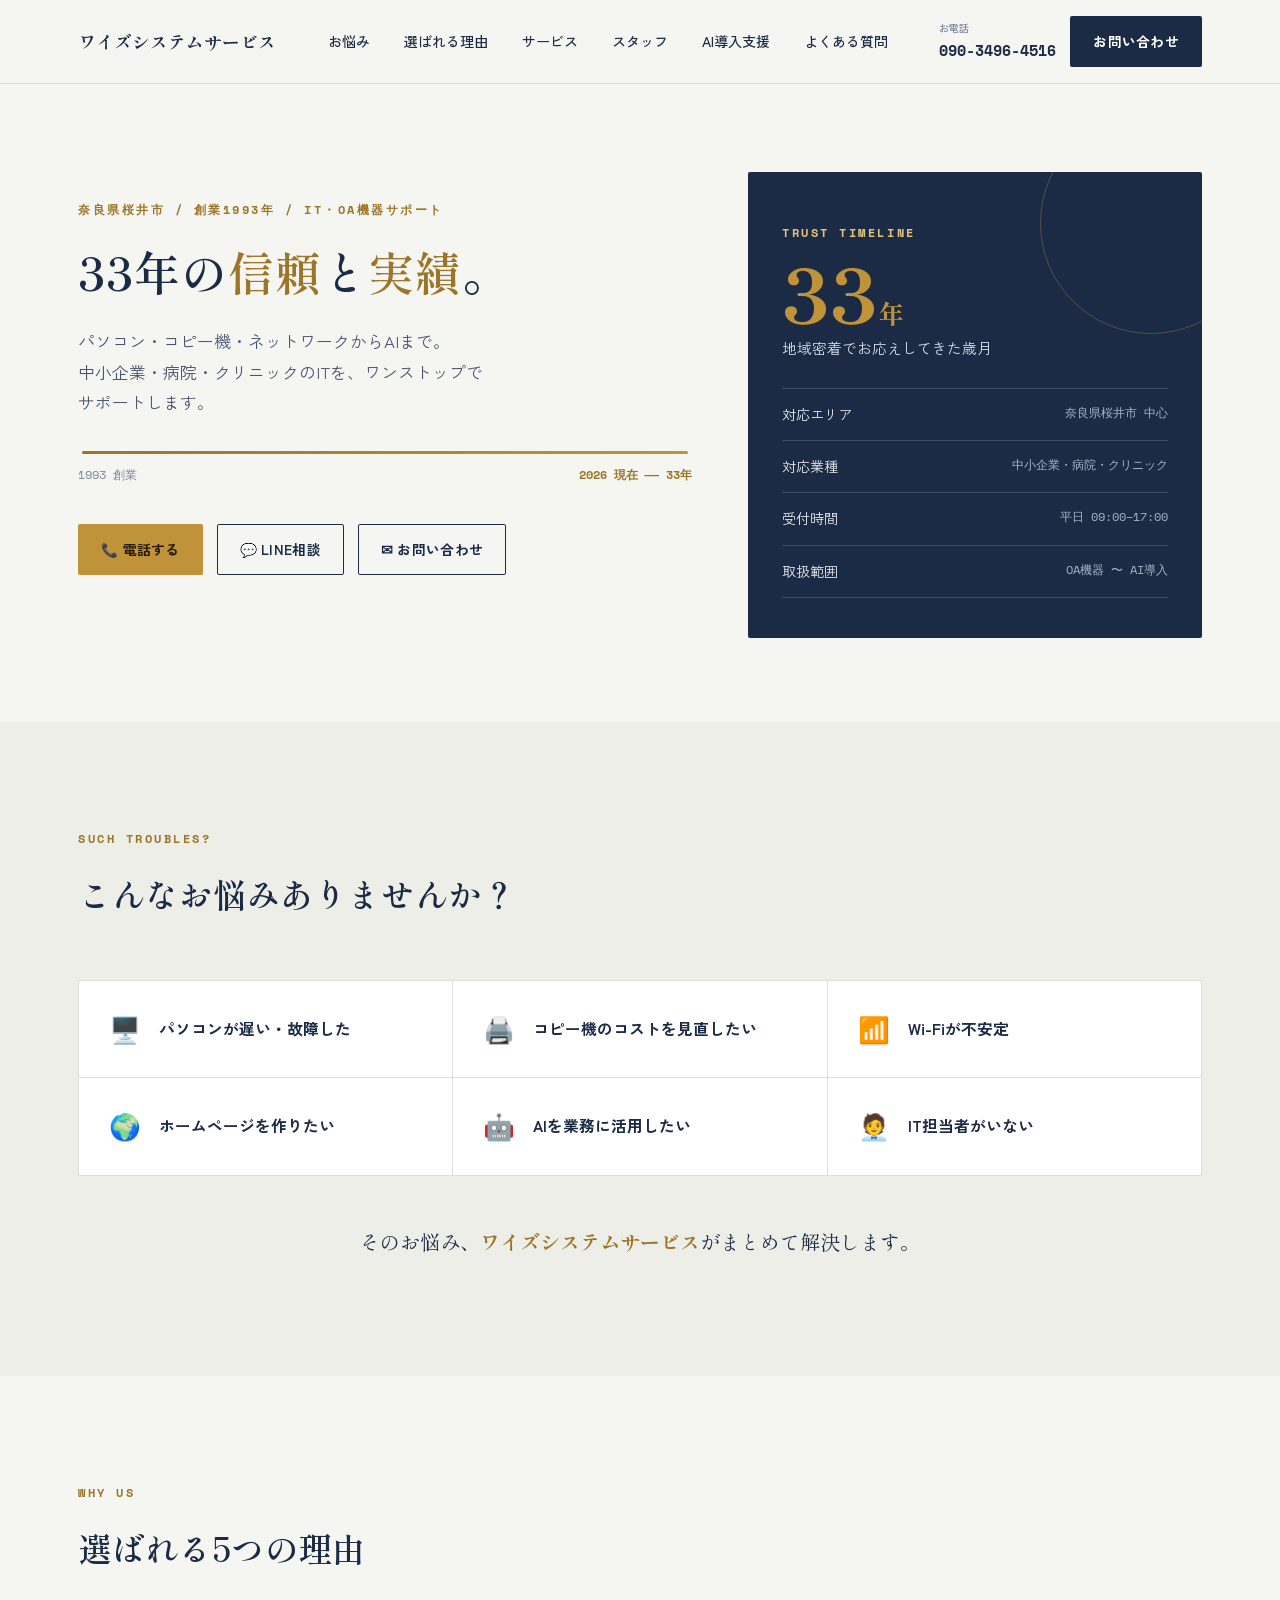
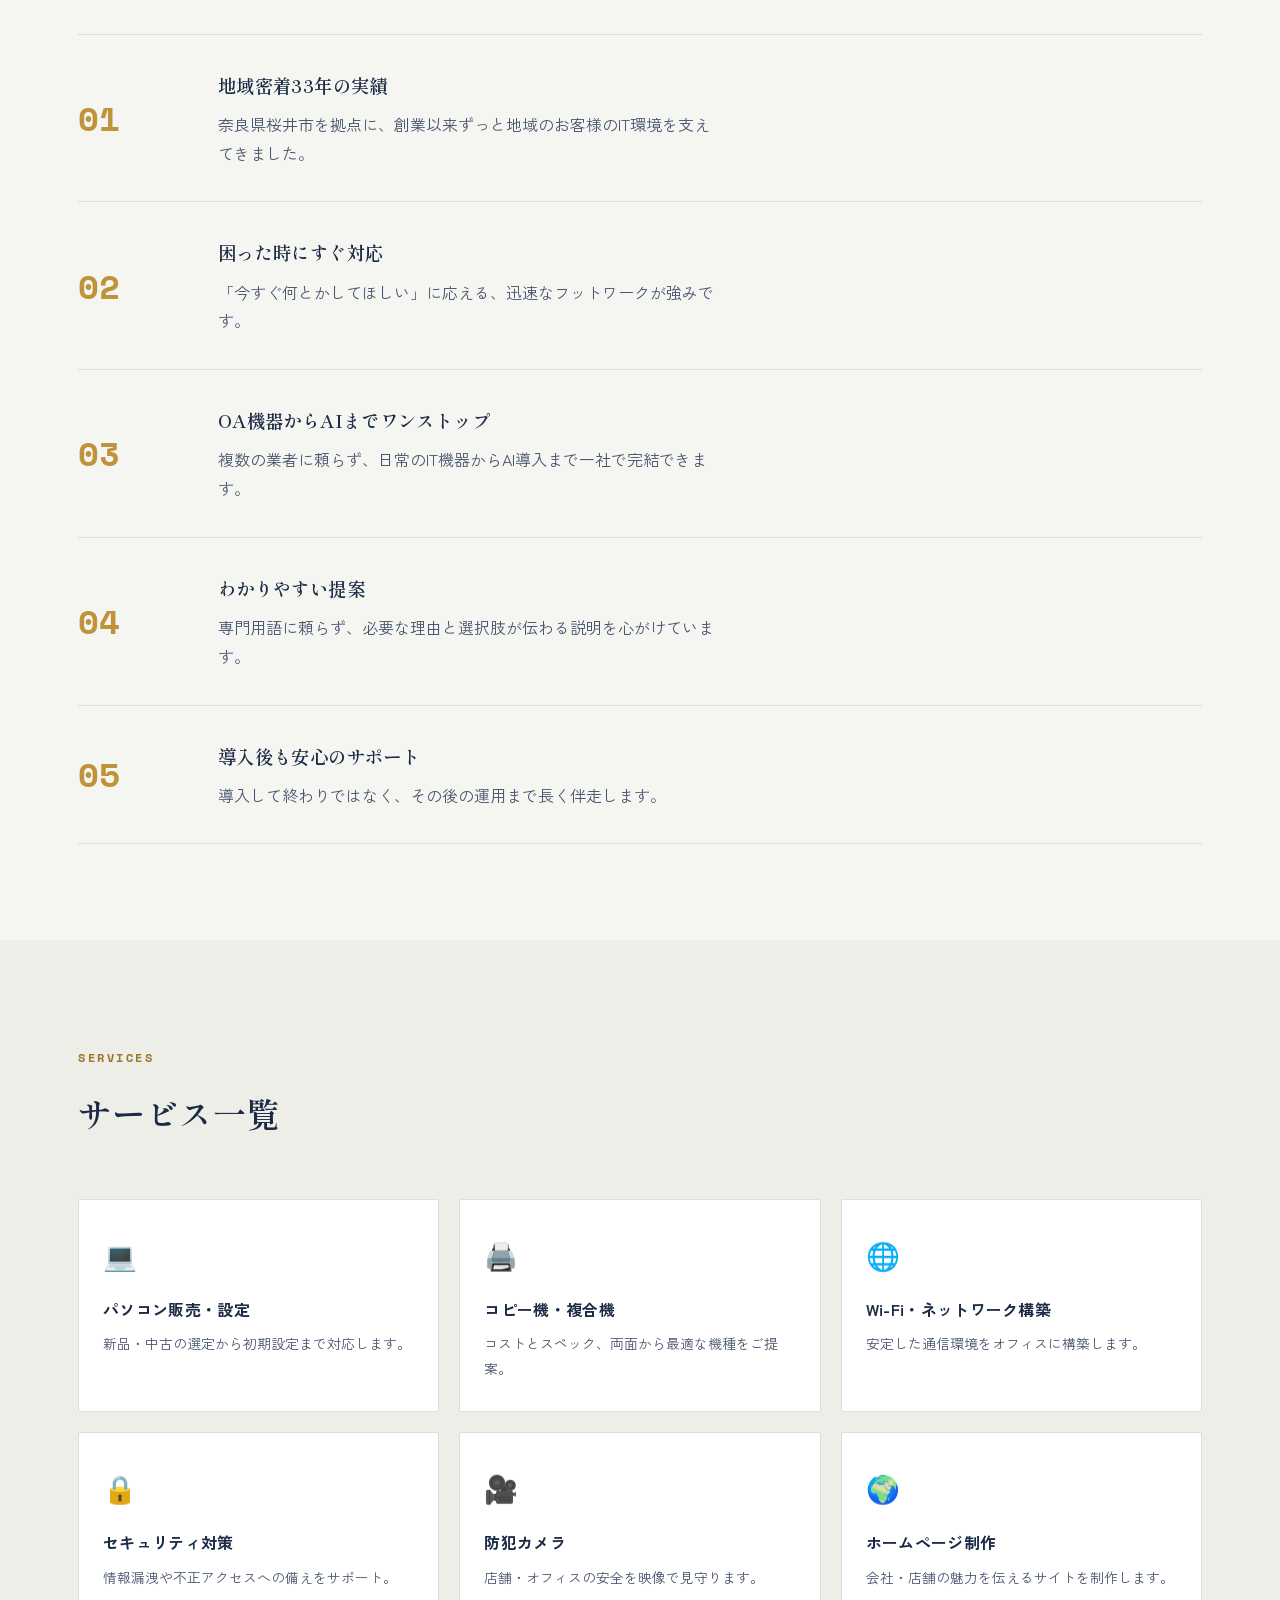
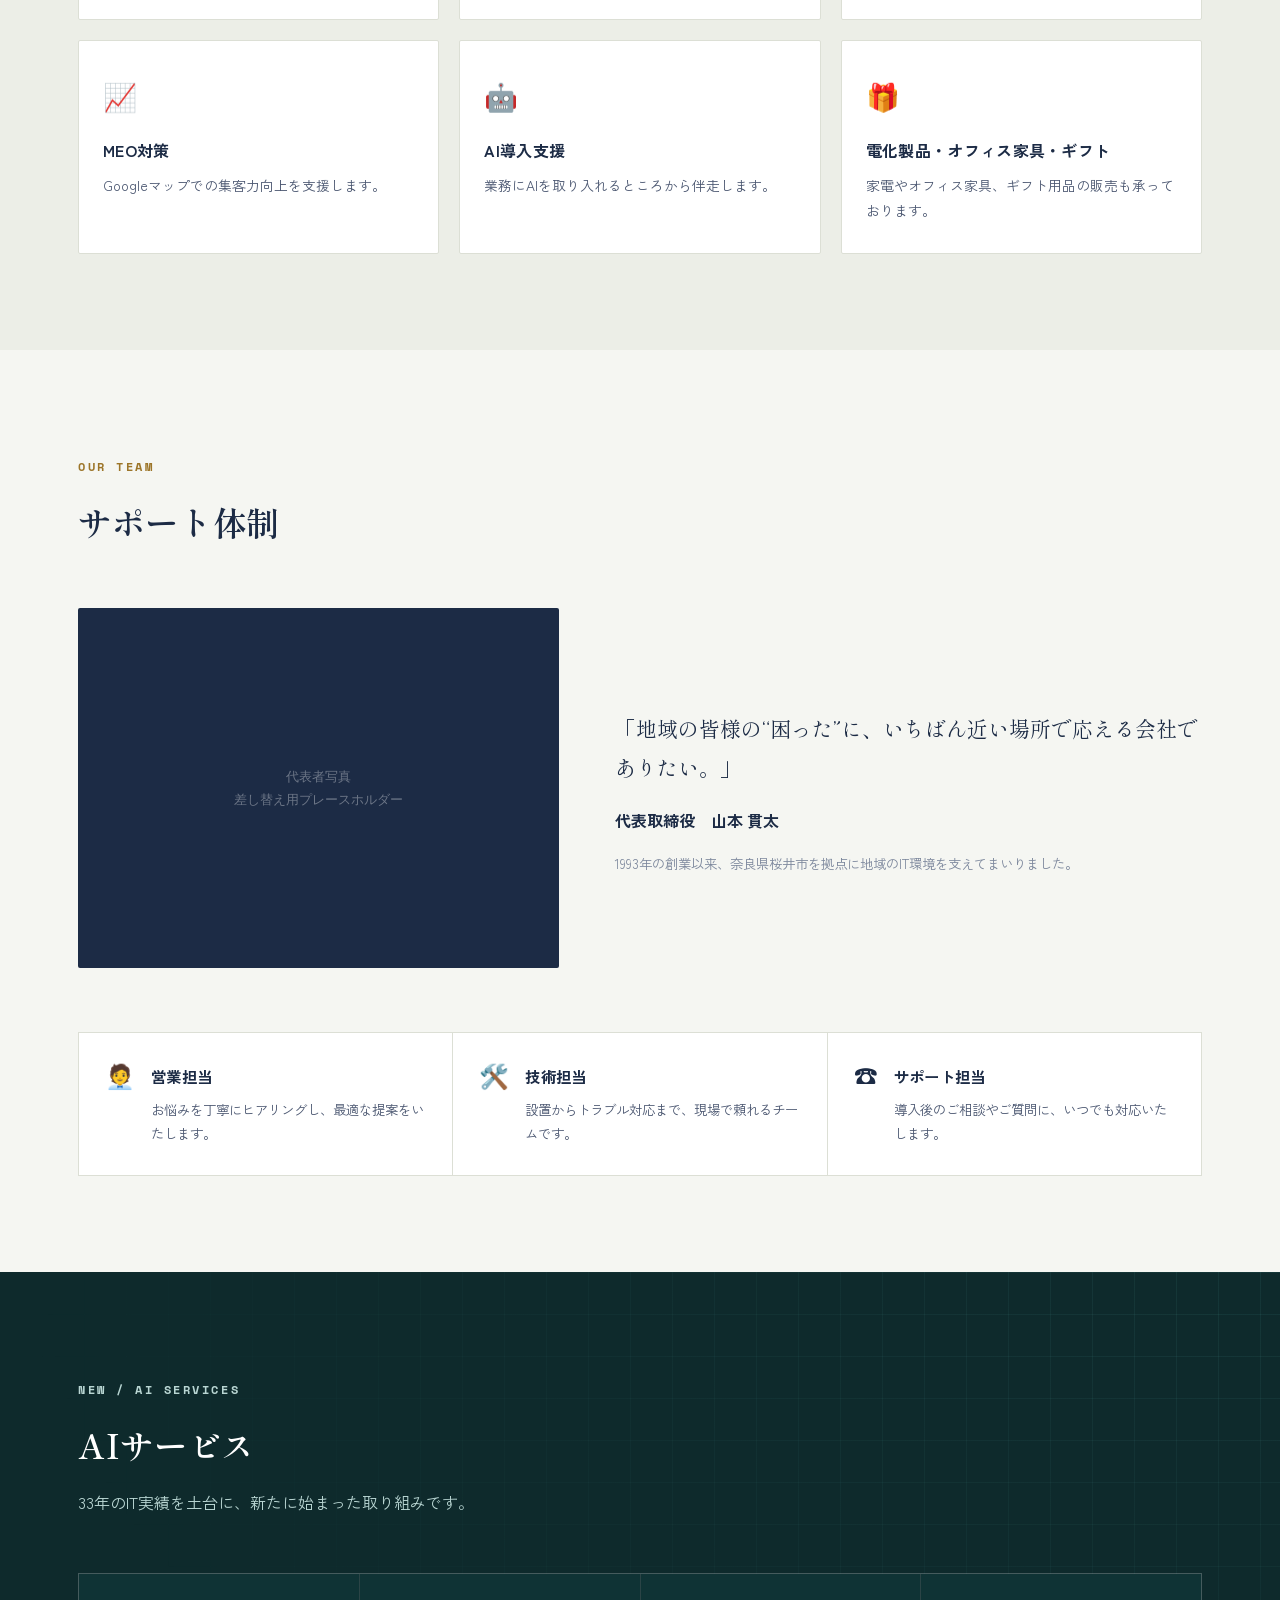
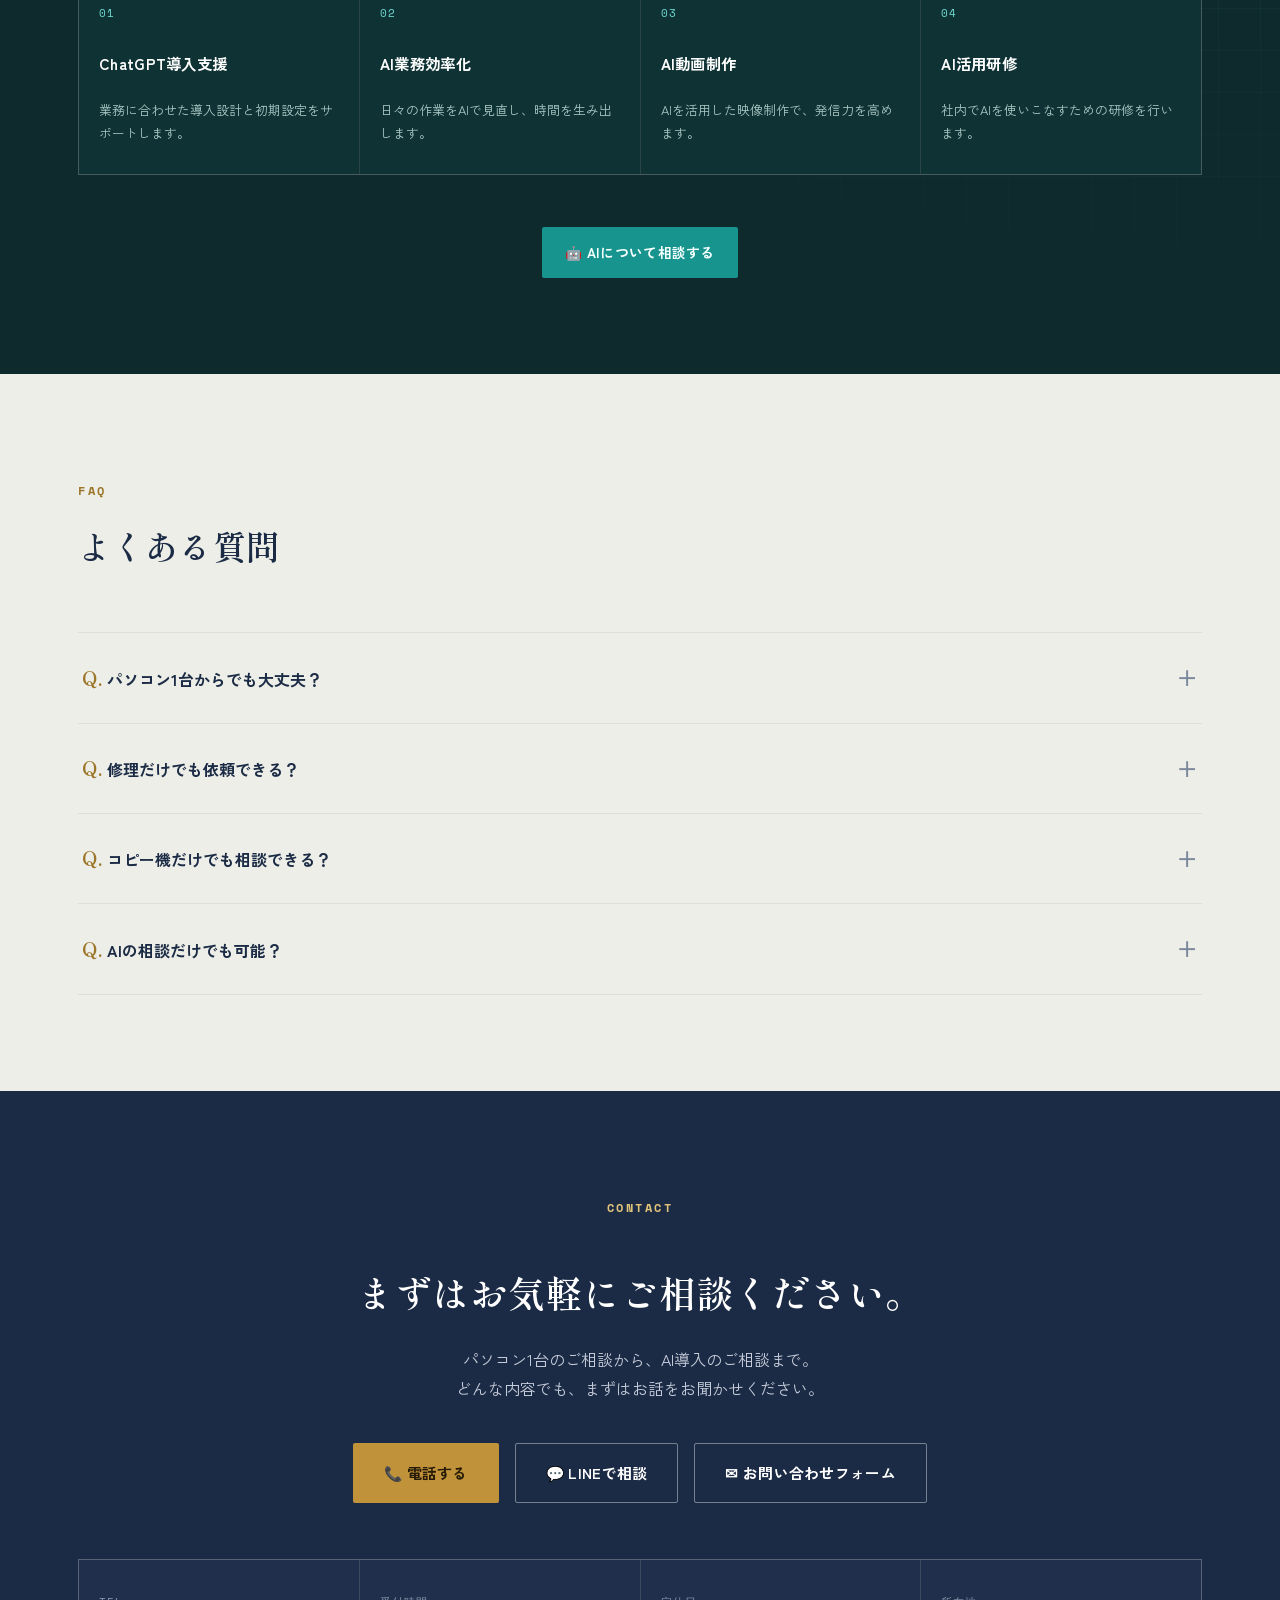
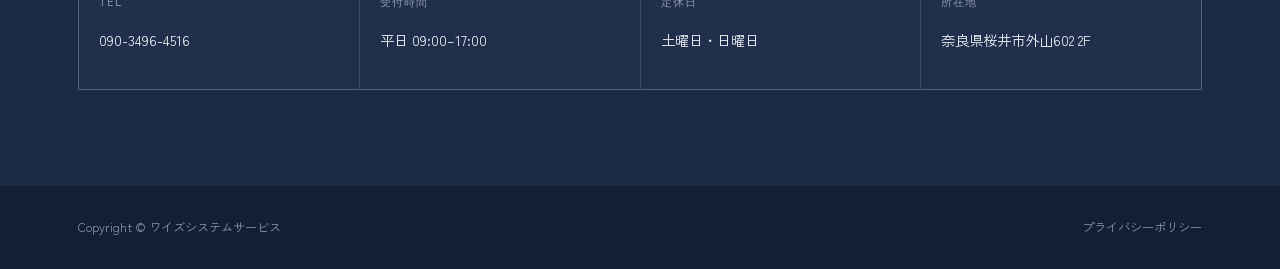
==== index.html @ 20cb6b33 "Rename index (1).html to index.html" ====
<!DOCTYPE html>
<html lang="ja">
<head>
<meta charset="UTF-8">
<meta name="viewport" content="width=device-width, initial-scale=1.0">
<title>ワイズシステムサービス | 奈良県桜井市 OA機器・IT・AI導入支援</title>
<meta name="description" content="奈良県桜井市のワイズシステムサービス。33年の実績で、パソコン・コピー機・ネットワークからAI導入支援まで、中小企業・病院・クリニックのITをワンストップでサポートします。">
<link rel="preconnect" href="https://fonts.googleapis.com">
<link rel="preconnect" href="https://fonts.gstatic.com" crossorigin>
<link href="https://fonts.googleapis.com/css2?family=Shippori+Mincho:wght@500;600;800&family=Zen+Kaku+Gothic+New:wght@400;500;700;900&family=Space+Mono:wght@400;700&display=swap" rel="stylesheet">
<style>
  :root {
    --bg: #F5F6F2;
    --surface: #FFFFFF;
    --surface-alt: #ECEEE7;
    --ink: #1C2B45;
    --ink-soft: #4A5670;
    --ink-faint: #7C879C;
    --border: #DCDFD5;
    --gold: #C0923A;
    --gold-deep: #9C7529;
    --ai: #17948E;
    --ai-deep: #0F6C67;
    --ai-bg: #0E2A2C;
    --radius: 2px;
    --maxw: 1180px;
    font-size: 16px;
  }

  * { box-sizing: border-box; }
  html { scroll-behavior: smooth; }

  @media (prefers-reduced-motion: reduce) {
    html { scroll-behavior: auto; }
    *, *::before, *::after {
      animation-duration: 0.01ms !important;
      animation-iteration-count: 1 !important;
      transition-duration: 0.01ms !important;
      scroll-behavior: auto !important;
    }
  }

  body {
    margin: 0;
    background: var(--bg);
    color: var(--ink);
    font-family: "Zen Kaku Gothic New", "Hiragino Kaku Gothic ProN", sans-serif;
    line-height: 1.8;
    -webkit-font-smoothing: antialiased;
  }

  h1, h2, h3, h4 {
    font-family: "Shippori Mincho", serif;
    font-weight: 600;
    margin: 0;
    color: var(--ink);
    letter-spacing: 0.02em;
  }

  a { color: inherit; text-decoration: none; }
  img { max-width: 100%; display: block; }

  .eyebrow {
    font-family: "Space Mono", monospace;
    font-size: 0.72rem;
    letter-spacing: 0.22em;
    text-transform: uppercase;
    color: var(--gold-deep);
    font-weight: 700;
  }
  .eyebrow.ai { color: var(--ai-deep); }
  .eyebrow.on-dark { color: #E3C57A; }
  .eyebrow.ai-on-dark { color: #6FD6CE; }

  .wrap {
    max-width: var(--maxw);
    margin: 0 auto;
    padding: 0 28px;
  }

  a:focus-visible,
  button:focus-visible {
    outline: 3px solid var(--gold);
    outline-offset: 3px;
  }

  /* ===== Header ===== */
  .site-header {
    position: sticky;
    top: 0;
    z-index: 100;
    background: rgba(245, 246, 242, 0.92);
    backdrop-filter: blur(6px);
    border-bottom: 1px solid var(--border);
  }
  .site-header .wrap {
    display: flex;
    align-items: center;
    justify-content: space-between;
    gap: 24px;
    padding: 16px 28px;
  }
  .brand {
    font-family: "Shippori Mincho", serif;
    font-weight: 700;
    font-size: 1.1rem;
    display: flex;
    align-items: baseline;
    gap: 10px;
    white-space: nowrap;
    flex-shrink: 0;
  }
  .brand small {
    font-family: "Space Mono", monospace;
    font-size: 0.6rem;
    color: var(--ink-faint);
    letter-spacing: 0.08em;
    white-space: nowrap;
  }
  .nav-links {
    display: flex;
    gap: 34px;
    font-size: 0.88rem;
    font-weight: 500;
  }
  .nav-links a {
    position: relative;
    padding: 6px 0;
  }
  .nav-links a::after {
    content: "";
    position: absolute;
    left: 0; right: 0; bottom: 0;
    height: 2px;
    background: var(--gold);
    transform: scaleX(0);
    transform-origin: right;
    transition: transform 0.25s ease;
  }
  .nav-links a:hover::after { transform: scaleX(1); transform-origin: left; }

  .header-cta {
    display: flex;
    align-items: center;
    gap: 14px;
  }
  .tel-quick {
    font-family: "Space Mono", monospace;
    font-size: 0.95rem;
    font-weight: 700;
    color: var(--ink);
    white-space: nowrap;
  }
  .tel-quick span { display: block; font-size: 0.62rem; font-family: "Zen Kaku Gothic New"; color: var(--ink-faint); font-weight: 500; }

  .btn {
    display: inline-flex;
    align-items: center;
    gap: 8px;
    padding: 12px 22px;
    border-radius: var(--radius);
    font-weight: 700;
    font-size: 0.86rem;
    letter-spacing: 0.02em;
    border: 1.5px solid transparent;
    cursor: pointer;
    transition: transform 0.18s ease, box-shadow 0.18s ease, background 0.18s ease;
    white-space: nowrap;
  }
  .btn-primary {
    background: var(--ink);
    color: #fff;
  }
  .btn-primary:hover { transform: translateY(-2px); box-shadow: 0 10px 22px rgba(28,43,69,0.28); }
  .btn-gold {
    background: var(--gold);
    color: #241A05;
  }
  .btn-gold:hover { transform: translateY(-2px); box-shadow: 0 10px 22px rgba(192,146,58,0.35); }
  .btn-outline {
    background: transparent;
    border-color: var(--ink);
    color: var(--ink);
  }
  .btn-outline:hover { background: var(--ink); color: #fff; }
  .btn-ai {
    background: var(--ai);
    color: #F4FFFE;
  }
  .btn-ai:hover { transform: translateY(-2px); box-shadow: 0 10px 22px rgba(23,148,142,0.35); }
  .btn-ai-outline {
    background: transparent;
    border-color: rgba(255,255,255,0.4);
    color: #fff;
  }
  .btn-ai-outline:hover { background: rgba(255,255,255,0.12); }

  .menu-toggle { display: none; }

  /* ===== Hero ===== */
  .hero {
    position: relative;
    padding: 88px 0 84px;
    overflow: hidden;
  }
  .hero-grid {
    display: grid;
    grid-template-columns: 1.15fr 0.85fr;
    gap: 56px;
    align-items: center;
  }
  .hero h1 {
    font-size: clamp(2.1rem, 3.6vw, 3.1rem);
    line-height: 1.42;
    margin: 18px 0 22px;
  }
  .hero h1 .accent { color: var(--gold-deep); }
  .hero p.lead {
    font-size: 1.05rem;
    color: var(--ink-soft);
    max-width: 46ch;
    margin-bottom: 34px;
  }
  .hero-ctas {
    display: flex;
    gap: 14px;
    flex-wrap: wrap;
    margin-bottom: 46px;
  }

  /* Timeline signature element */
  .timeline {
    position: relative;
    height: 3px;
    background: var(--border);
    border-radius: 2px;
    margin: 0 4px 10px;
  }
  .timeline::before {
    content: "";
    position: absolute;
    left: 0; top: 0; bottom: 0;
    width: 100%;
    background: linear-gradient(90deg, var(--gold-deep), var(--gold));
    border-radius: 2px;
    transform-origin: left;
    animation: growline 1.6s cubic-bezier(.2,.7,.2,1) both;
    animation-delay: 0.3s;
  }
  @keyframes growline { from { transform: scaleX(0); } to { transform: scaleX(1); } }
  .timeline-labels {
    display: flex;
    justify-content: space-between;
    font-family: "Space Mono", monospace;
    font-size: 0.76rem;
    color: var(--ink-faint);
  }
  .timeline-labels .now { color: var(--gold-deep); font-weight: 700; }

  .hero-panel {
    background: var(--ink);
    border-radius: var(--radius);
    padding: 40px 34px;
    color: #fff;
    position: relative;
    overflow: hidden;
  }
  .hero-panel::before {
    content: "";
    position: absolute;
    right: -60px; top: -60px;
    width: 220px; height: 220px;
    border: 1px solid rgba(192,146,58,0.35);
    border-radius: 50%;
  }
  .hero-panel .num {
    font-family: "Shippori Mincho", serif;
    font-size: 4.6rem;
    font-weight: 800;
    color: var(--gold);
    line-height: 1;
  }
  .hero-panel .num-label {
    font-size: 0.92rem;
    color: #D8DCE6;
    margin: 6px 0 26px;
  }
  .hero-panel-list {
    list-style: none;
    padding: 0;
    margin: 0;
    border-top: 1px solid rgba(255,255,255,0.15);
  }
  .hero-panel-list li {
    display: flex;
    justify-content: space-between;
    padding: 13px 0;
    border-bottom: 1px solid rgba(255,255,255,0.15);
    font-size: 0.88rem;
    color: #E7E9EF;
  }
  .hero-panel-list li span:last-child { color: #A9B2C4; font-family: "Space Mono", monospace; font-size: 0.78rem; }

  /* ===== Section shell ===== */
  section { padding: 96px 0; }
  .section-head {
    max-width: 640px;
    margin-bottom: 56px;
  }
  .section-head h2 {
    font-size: clamp(1.6rem, 2.6vw, 2.1rem);
    margin-top: 14px;
  }
  .section-alt { background: var(--surface-alt); }

  /* ===== Pain points ===== */
  .pain-grid {
    display: grid;
    grid-template-columns: repeat(3, 1fr);
    gap: 1px;
    background: var(--border);
    border: 1px solid var(--border);
  }
  .pain-item {
    background: var(--surface);
    padding: 34px 30px;
    display: flex;
    gap: 18px;
    align-items: flex-start;
  }
  .pain-icon {
    font-size: 1.6rem;
    line-height: 1;
    flex-shrink: 0;
  }
  .pain-item p { margin: 0; font-weight: 700; font-size: 0.98rem; }
  .pain-close {
    text-align: center;
    margin-top: 48px;
    font-family: "Shippori Mincho", serif;
    font-size: 1.25rem;
  }
  .pain-close strong { color: var(--gold-deep); }

  /* ===== Reasons ===== */
  .reasons {
    display: flex;
    flex-direction: column;
  }
  .reason-row {
    display: grid;
    grid-template-columns: 110px 1fr;
    align-items: center;
    padding: 34px 0;
    border-top: 1px solid var(--border);
    gap: 30px;
  }
  .reason-row:last-child { border-bottom: 1px solid var(--border); }
  .reason-num {
    font-family: "Space Mono", monospace;
    font-size: 2.1rem;
    font-weight: 700;
    color: var(--gold);
  }
  .reason-row h3 { font-size: 1.15rem; margin-bottom: 8px; }
  .reason-row p { margin: 0; color: var(--ink-soft); max-width: 62ch; }

  /* ===== Services ===== */
  .service-grid {
    display: grid;
    grid-template-columns: repeat(3, 1fr);
    gap: 20px;
  }
  .service-card {
    background: var(--surface);
    border: 1px solid var(--border);
    border-radius: var(--radius);
    padding: 30px 24px;
    transition: transform 0.2s ease, box-shadow 0.2s ease, border-color 0.2s ease;
  }
  .service-card:hover {
    transform: translateY(-4px);
    box-shadow: 0 16px 30px rgba(28,43,69,0.1);
    border-color: var(--gold);
  }
  .service-icon { font-size: 1.7rem; margin-bottom: 16px; }
  .service-card h3 { font-size: 1rem; margin-bottom: 8px; font-family: "Zen Kaku Gothic New"; font-weight: 700; }
  .service-card p { margin: 0; font-size: 0.86rem; color: var(--ink-soft); }

  /* ===== Staff ===== */
  .staff-lead {
    display: grid;
    grid-template-columns: 0.9fr 1.1fr;
    gap: 56px;
    align-items: center;
    margin-bottom: 64px;
  }
  .staff-photo-placeholder {
    aspect-ratio: 4/3;
    background: var(--ink);
    border-radius: var(--radius);
    display: flex;
    align-items: center;
    justify-content: center;
    color: rgba(255,255,255,0.35);
    font-family: "Space Mono", monospace;
    font-size: 0.8rem;
    text-align: center;
    padding: 20px;
  }
  .staff-quote {
    font-family: "Shippori Mincho", serif;
    font-size: 1.3rem;
    line-height: 1.9;
    margin-bottom: 18px;
  }
  .staff-name { font-weight: 700; }
  .staff-role { color: var(--ink-faint); font-size: 0.84rem; }

  .team-bar {
    display: grid;
    grid-template-columns: repeat(3, 1fr);
    gap: 1px;
    background: var(--border);
    border: 1px solid var(--border);
  }
  .team-bar-item {
    background: var(--surface);
    padding: 30px 26px;
    display: flex;
    gap: 16px;
    align-items: flex-start;
  }
  .team-bar-icon { font-size: 1.5rem; line-height: 1; flex-shrink: 0; }
  .team-bar-item h4 { font-size: 0.96rem; margin: 0 0 6px; font-family: "Zen Kaku Gothic New"; font-weight: 700; }
  .team-bar-item p { margin: 0; font-size: 0.84rem; color: var(--ink-soft); }

  /* ===== AI section (signature contrast block) ===== */
  .ai-section {
    background: var(--ai-bg);
    color: #EAF6F5;
    position: relative;
    overflow: hidden;
  }
  .ai-section::before {
    content: "";
    position: absolute;
    inset: 0;
    background-image:
      linear-gradient(rgba(111,214,206,0.08) 1px, transparent 1px),
      linear-gradient(90deg, rgba(111,214,206,0.08) 1px, transparent 1px);
    background-size: 42px 42px;
    mask-image: radial-gradient(ellipse at top right, black, transparent 70%);
  }
  .ai-section .wrap { position: relative; z-index: 1; }
  .ai-section .section-head h2 { color: #fff; }
  .ai-section .section-head p { color: #B9D6D3; }

  .ai-grid {
    display: grid;
    grid-template-columns: repeat(4, 1fr);
    gap: 1px;
    background: rgba(255,255,255,0.12);
    border: 1px solid rgba(255,255,255,0.12);
  }
  .ai-card {
    background: #0F3335;
    padding: 30px 20px;
    min-height: 200px;
    display: flex;
    flex-direction: column;
    justify-content: space-between;
  }
  .ai-card .tag {
    font-family: "Space Mono", monospace;
    font-size: 0.68rem;
    color: #6FD6CE;
    letter-spacing: 0.1em;
  }
  .ai-card h3 {
    font-family: "Zen Kaku Gothic New";
    font-weight: 700;
    font-size: 0.96rem;
    color: #fff;
    margin: 14px 0 10px;
    line-height: 1.6;
  }
  .ai-card p { font-size: 0.8rem; color: #A8C7C4; margin: 0; }

  .ai-cta { text-align: center; margin-top: 52px; }

  /* ===== FAQ ===== */
  .faq-list { border-top: 1px solid var(--border); }
  .faq-item { border-bottom: 1px solid var(--border); }
  .faq-q {
    width: 100%;
    background: none;
    border: none;
    text-align: left;
    padding: 26px 4px;
    display: flex;
    align-items: center;
    justify-content: space-between;
    gap: 20px;
    font-size: 1rem;
    font-weight: 700;
    font-family: "Zen Kaku Gothic New";
    color: var(--ink);
  }
  .faq-q .q-mark {
    font-family: "Shippori Mincho", serif;
    color: var(--gold-deep);
    font-size: 1.2rem;
    flex-shrink: 0;
  }
  .faq-q .plus {
    font-size: 1.3rem;
    color: var(--ink-faint);
    transition: transform 0.25s ease;
    flex-shrink: 0;
  }
  .faq-item[open] .plus { transform: rotate(45deg); }
  .faq-item summary { cursor: pointer; list-style: none; }
  .faq-item summary::-webkit-details-marker { display: none; }
  .faq-a {
    padding: 0 4px 28px 34px;
    color: var(--ink-soft);
    font-size: 0.92rem;
    max-width: 66ch;
  }

  /* ===== Contact ===== */
  .contact-section {
    background: var(--ink);
    color: #fff;
  }
  .contact-inner {
    text-align: center;
    max-width: 640px;
    margin: 0 auto;
  }
  .contact-inner .eyebrow { color: #E3C57A; }
  .contact-inner h2 { color: #fff; margin: 16px 0 20px; font-size: clamp(1.7rem, 3vw, 2.3rem); }
  .contact-inner p { color: #C6CCDA; margin-bottom: 40px; }
  .contact-ctas {
    display: flex;
    gap: 16px;
    justify-content: center;
    flex-wrap: wrap;
    margin-bottom: 56px;
  }
  .contact-ctas .btn { padding: 16px 30px; font-size: 0.92rem; }

  .contact-info {
    display: grid;
    grid-template-columns: repeat(4, 1fr);
    gap: 1px;
    background: rgba(255,255,255,0.14);
    border: 1px solid rgba(255,255,255,0.14);
    text-align: left;
  }
  .contact-info div {
    background: #202F4B;
    padding: 22px 20px;
  }
  .contact-info .label {
    font-family: "Space Mono", monospace;
    font-size: 0.68rem;
    color: #8C97AE;
    letter-spacing: 0.1em;
    margin-bottom: 8px;
  }
  .contact-info .val { font-size: 0.9rem; color: #EDEFF5; }

  /* ===== Footer ===== */
  footer {
    background: #141F33;
    color: #8C97AE;
    padding: 30px 0;
    font-size: 0.78rem;
  }
  footer .wrap {
    display: flex;
    justify-content: space-between;
    align-items: center;
    flex-wrap: wrap;
    gap: 12px;
  }
  footer a:hover { color: #fff; }

  /* ===== Mobile sticky CTA bar ===== */
  .mobile-cta-bar {
    display: none;
  }

  /* ===== Reveal on scroll ===== */
  .reveal {
    opacity: 0;
    transform: translateY(18px);
    transition: opacity 0.7s ease, transform 0.7s ease;
  }
  .reveal.is-visible {
    opacity: 1;
    transform: translateY(0);
  }

  /* ===== Responsive ===== */
  @media (max-width: 980px) {
    .hero-grid { grid-template-columns: 1fr; }
    .pain-grid { grid-template-columns: repeat(2, 1fr); }
    .service-grid { grid-template-columns: repeat(2, 1fr); }
    .ai-grid { grid-template-columns: repeat(2, 1fr); }
    .staff-lead { grid-template-columns: 1fr; }
    .team-bar { grid-template-columns: 1fr; }
    .contact-info { grid-template-columns: repeat(2, 1fr); }
    .nav-links { display: none; }
  }

  @media (max-width: 640px) {
    .wrap { padding: 0 20px; }
    section { padding: 68px 0; }
    .header-cta .btn-outline { display: none; }
    .pain-grid { grid-template-columns: 1fr; }
    .service-grid { grid-template-columns: 1fr; }
    .ai-grid { grid-template-columns: 1fr; }
    .team-bar { grid-template-columns: 1fr; }
    .contact-info { grid-template-columns: 1fr; }
    .reason-row { grid-template-columns: 60px 1fr; }
    .reason-num { font-size: 1.5rem; }
    .contact-ctas { flex-direction: column; align-items: stretch; }
    body { padding-bottom: 72px; }
    .mobile-cta-bar {
      display: flex;
      position: fixed;
      bottom: 0; left: 0; right: 0;
      z-index: 200;
      background: #fff;
      border-top: 1px solid var(--border);
    }
    .mobile-cta-bar a {
      flex: 1;
      text-align: center;
      padding: 14px 6px;
      font-size: 0.76rem;
      font-weight: 700;
      display: flex;
      flex-direction: column;
      align-items: center;
      gap: 4px;
      border-right: 1px solid var(--border);
    }
    .mobile-cta-bar a:last-child { border-right: none; }
    .mobile-cta-bar a.primary { background: var(--ink); color: #fff; }
    .mobile-cta-bar a.line { background: #EDEEE7; color: var(--ink); }
    .mobile-cta-bar a.form { color: var(--ink); }
  }
</style>
</head>
<body>

<!-- ===================== HEADER ===================== -->
<header class="site-header">
  <div class="wrap">
    <div class="brand">
      ワイズシステムサービス
    </div>
    <nav class="nav-links">
      <a href="#worries">お悩み</a>
      <a href="#reasons">選ばれる理由</a>
      <a href="#services">サービス</a>
      <a href="#staff">スタッフ</a>
      <a href="#ai">AI導入支援</a>
      <a href="#faq">よくある質問</a>
    </nav>
    <div class="header-cta">
      <a href="tel:09034964516" class="tel-quick">
        <span>お電話</span>090-3496-4516
      </a>
      <a href="#contact" class="btn btn-primary">お問い合わせ</a>
    </div>
  </div>
</header>

<!-- ===================== HERO ===================== -->
<section class="hero">
  <div class="wrap hero-grid">
    <div>
      <p class="eyebrow">奈良県桜井市 / 創業1993年 / IT・OA機器サポート</p>
      <h1>33年の<span class="accent">信頼</span>と<span class="accent">実績</span>。</h1>
      <p class="lead">パソコン・コピー機・ネットワークからAIまで。<br>中小企業・病院・クリニックのITを、ワンストップでサポートします。</p>

      <div class="timeline" aria-hidden="true"></div>
      <div class="timeline-labels">
        <span>1993 創業</span>
        <span class="now">2026 現在 ―― 33年</span>
      </div>

      <div class="hero-ctas" style="margin-top:38px;">
        <a href="tel:09034964516" class="btn btn-gold">📞 電話する</a>
        <a href="#contact" class="btn btn-outline">💬 LINE相談</a>
        <a href="#contact" class="btn btn-outline">✉ お問い合わせ</a>
      </div>
    </div>

    <div class="hero-panel">
      <p class="eyebrow on-dark">TRUST TIMELINE</p>
      <div class="num">33<span style="font-size:1.6rem;">年</span></div>
      <p class="num-label">地域密着でお応えしてきた歳月</p>
      <ul class="hero-panel-list">
        <li><span>対応エリア</span><span>奈良県桜井市 中心</span></li>
        <li><span>対応業種</span><span>中小企業・病院・クリニック</span></li>
        <li><span>受付時間</span><span>平日 09:00–17:00</span></li>
        <li><span>取扱範囲</span><span>OA機器 〜 AI導入</span></li>
      </ul>
    </div>
  </div>
</section>

<!-- ===================== WORRIES ===================== -->
<section id="worries" class="section-alt">
  <div class="wrap">
    <div class="section-head reveal">
      <p class="eyebrow">SUCH TROUBLES?</p>
      <h2>こんなお悩みありませんか？</h2>
    </div>

    <div class="pain-grid reveal">
      <div class="pain-item"><span class="pain-icon">🖥️</span><p>パソコンが遅い・故障した</p></div>
      <div class="pain-item"><span class="pain-icon">🖨️</span><p>コピー機のコストを見直したい</p></div>
      <div class="pain-item"><span class="pain-icon">📶</span><p>Wi-Fiが不安定</p></div>
      <div class="pain-item"><span class="pain-icon">🌍</span><p>ホームページを作りたい</p></div>
      <div class="pain-item"><span class="pain-icon">🤖</span><p>AIを業務に活用したい</p></div>
      <div class="pain-item"><span class="pain-icon">🧑‍💼</span><p>IT担当者がいない</p></div>
    </div>

    <p class="pain-close reveal">そのお悩み、<strong>ワイズシステムサービス</strong>がまとめて解決します。</p>
  </div>
</section>

<!-- ===================== REASONS ===================== -->
<section id="reasons">
  <div class="wrap">
    <div class="section-head reveal">
      <p class="eyebrow">WHY US</p>
      <h2>選ばれる5つの理由</h2>
    </div>

    <div class="reasons reveal">
      <div class="reason-row">
        <div class="reason-num">01</div>
        <div><h3>地域密着33年の実績</h3><p>奈良県桜井市を拠点に、創業以来ずっと地域のお客様のIT環境を支えてきました。</p></div>
      </div>
      <div class="reason-row">
        <div class="reason-num">02</div>
        <div><h3>困った時にすぐ対応</h3><p>「今すぐ何とかしてほしい」に応える、迅速なフットワークが強みです。</p></div>
      </div>
      <div class="reason-row">
        <div class="reason-num">03</div>
        <div><h3>OA機器からAIまでワンストップ</h3><p>複数の業者に頼らず、日常のIT機器からAI導入まで一社で完結できます。</p></div>
      </div>
      <div class="reason-row">
        <div class="reason-num">04</div>
        <div><h3>わかりやすい提案</h3><p>専門用語に頼らず、必要な理由と選択肢が伝わる説明を心がけています。</p></div>
      </div>
      <div class="reason-row">
        <div class="reason-num">05</div>
        <div><h3>導入後も安心のサポート</h3><p>導入して終わりではなく、その後の運用まで長く伴走します。</p></div>
      </div>
    </div>
  </div>
</section>

<!-- ===================== SERVICES ===================== -->
<section id="services" class="section-alt">
  <div class="wrap">
    <div class="section-head reveal">
      <p class="eyebrow">SERVICES</p>
      <h2>サービス一覧</h2>
    </div>

    <div class="service-grid reveal">
      <div class="service-card"><div class="service-icon">💻</div><h3>パソコン販売・設定</h3><p>新品・中古の選定から初期設定まで対応します。</p></div>
      <div class="service-card"><div class="service-icon">🖨️</div><h3>コピー機・複合機</h3><p>コストとスペック、両面から最適な機種をご提案。</p></div>
      <div class="service-card"><div class="service-icon">🌐</div><h3>Wi-Fi・ネットワーク構築</h3><p>安定した通信環境をオフィスに構築します。</p></div>
      <div class="service-card"><div class="service-icon">🔒</div><h3>セキュリティ対策</h3><p>情報漏洩や不正アクセスへの備えをサポート。</p></div>
      <div class="service-card"><div class="service-icon">🎥</div><h3>防犯カメラ</h3><p>店舗・オフィスの安全を映像で見守ります。</p></div>
      <div class="service-card"><div class="service-icon">🌍</div><h3>ホームページ制作</h3><p>会社・店舗の魅力を伝えるサイトを制作します。</p></div>
      <div class="service-card"><div class="service-icon">📈</div><h3>MEO対策</h3><p>Googleマップでの集客力向上を支援します。</p></div>
      <div class="service-card"><div class="service-icon">🤖</div><h3>AI導入支援</h3><p>業務にAIを取り入れるところから伴走します。</p></div>
      <div class="service-card"><div class="service-icon">🎁</div><h3>電化製品・オフィス家具・ギフト</h3><p>家電やオフィス家具、ギフト用品の販売も承っております。</p></div>
    </div>
  </div>
</section>

<!-- ===================== STAFF ===================== -->
<section id="staff">
  <div class="wrap">
    <div class="section-head reveal">
      <p class="eyebrow">OUR TEAM</p>
      <h2>サポート体制</h2>
    </div>

    <div class="staff-lead reveal">
      <div class="staff-photo-placeholder">代表者写真<br>差し替え用プレースホルダー</div>
      <div>
        <p class="staff-quote">「地域の皆様の“困った”に、いちばん近い場所で応える会社でありたい。」</p>
        <p class="staff-name">代表取締役　山本 貫太</p>
        <p class="staff-role">1993年の創業以来、奈良県桜井市を拠点に地域のIT環境を支えてまいりました。</p>
      </div>
    </div>

    <div class="team-bar reveal">
      <div class="team-bar-item">
        <span class="team-bar-icon">🧑‍💼</span>
        <div><h4>営業担当</h4><p>お悩みを丁寧にヒアリングし、最適な提案をいたします。</p></div>
      </div>
      <div class="team-bar-item">
        <span class="team-bar-icon">🛠️</span>
        <div><h4>技術担当</h4><p>設置からトラブル対応まで、現場で頼れるチームです。</p></div>
      </div>
      <div class="team-bar-item">
        <span class="team-bar-icon">☎️</span>
        <div><h4>サポート担当</h4><p>導入後のご相談やご質問に、いつでも対応いたします。</p></div>
      </div>
    </div>
  </div>
</section>

<!-- ===================== AI SERVICES ===================== -->
<section id="ai" class="ai-section">
  <div class="wrap">
    <div class="section-head reveal">
      <p class="eyebrow ai-on-dark">NEW / AI SERVICES</p>
      <h2>AIサービス</h2>
      <p style="margin-top:14px;">33年のIT実績を土台に、新たに始まった取り組みです。</p>
    </div>

    <div class="ai-grid reveal">
      <div class="ai-card">
        <p class="tag">01</p>
        <h3>ChatGPT導入支援</h3>
        <p>業務に合わせた導入設計と初期設定をサポートします。</p>
      </div>
      <div class="ai-card">
        <p class="tag">02</p>
        <h3>AI業務効率化</h3>
        <p>日々の作業をAIで見直し、時間を生み出します。</p>
      </div>
      <div class="ai-card">
        <p class="tag">03</p>
        <h3>AI動画制作</h3>
        <p>AIを活用した映像制作で、発信力を高めます。</p>
      </div>
      <div class="ai-card">
        <p class="tag">04</p>
        <h3>AI活用研修</h3>
        <p>社内でAIを使いこなすための研修を行います。</p>
      </div>
    </div>

    <div class="ai-cta reveal">
      <a href="#contact" class="btn btn-ai">🤖 AIについて相談する</a>
    </div>
  </div>
</section>

<!-- ===================== FAQ ===================== -->
<section id="faq" class="section-alt">
  <div class="wrap">
    <div class="section-head reveal">
      <p class="eyebrow">FAQ</p>
      <h2>よくある質問</h2>
    </div>

    <div class="faq-list reveal">
      <details class="faq-item">
        <summary class="faq-q"><span><span class="q-mark">Q.</span> パソコン1台からでも大丈夫？</span><span class="plus">＋</span></summary>
        <p class="faq-a">はい、大丈夫です。1台からのご相談も承っておりますので、お気軽にお問い合わせください。</p>
      </details>
      <details class="faq-item">
        <summary class="faq-q"><span><span class="q-mark">Q.</span> 修理だけでも依頼できる？</span><span class="plus">＋</span></summary>
        <p class="faq-a">はい、修理のみのご依頼も承っております。まずは症状をお聞かせください。</p>
      </details>
      <details class="faq-item">
        <summary class="faq-q"><span><span class="q-mark">Q.</span> コピー機だけでも相談できる？</span><span class="plus">＋</span></summary>
        <p class="faq-a">はい、コピー機・複合機のみのご相談も可能です。コスト見直しのご相談も歓迎です。</p>
      </details>
      <details class="faq-item">
        <summary class="faq-q"><span><span class="q-mark">Q.</span> AIの相談だけでも可能？</span><span class="plus">＋</span></summary>
        <p class="faq-a">はい、可能です。「何から始めればいいかわからない」という段階からご相談いただけます。</p>
      </details>
    </div>
  </div>
</section>

<!-- ===================== CONTACT ===================== -->
<section id="contact" class="contact-section">
  <div class="wrap">
    <div class="contact-inner">
      <p class="eyebrow">CONTACT</p>
      <h2>まずはお気軽にご相談ください。</h2>
      <p>パソコン1台のご相談から、AI導入のご相談まで。<br>どんな内容でも、まずはお話をお聞かせください。</p>

      <div class="contact-ctas">
        <a href="tel:09034964516" class="btn btn-gold">📞 電話する</a>
        <a href="#" class="btn btn-ai-outline">💬 LINEで相談</a>
        <a href="#" class="btn btn-ai-outline">✉ お問い合わせフォーム</a>
      </div>
    </div>

    <div class="contact-info reveal">
      <div><p class="label">TEL</p><p class="val">090-3496-4516</p></div>
      <div><p class="label">受付時間</p><p class="val">平日 09:00–17:00</p></div>
      <div><p class="label">定休日</p><p class="val">土曜日・日曜日</p></div>
      <div><p class="label">所在地</p><p class="val">奈良県桜井市外山602 2F</p></div>
    </div>
  </div>
</section>

<!-- ===================== FOOTER ===================== -->
<footer>
  <div class="wrap">
    <span>Copyright © ワイズシステムサービス</span>
    <a href="https://yzsystemservice.com/privacy">プライバシーポリシー</a>
  </div>
</footer>

<!-- ===================== MOBILE STICKY CTA ===================== -->
<div class="mobile-cta-bar">
  <a href="tel:09034964516" class="primary">📞<br>電話</a>
  <a href="#" class="line">💬<br>LINE</a>
  <a href="#contact" class="form">✉<br>問い合わせ</a>
</div>

<script>
  // スクロール表示アニメーション
  const reveals = document.querySelectorAll('.reveal');
  const io = new IntersectionObserver((entries) => {
    entries.forEach(entry => {
      if (entry.isIntersecting) {
        entry.target.classList.add('is-visible');
        io.unobserve(entry.target);
      }
    });
  }, { threshold: 0.12 });
  reveals.forEach(el => io.observe(el));
</script>

</body>
</html>
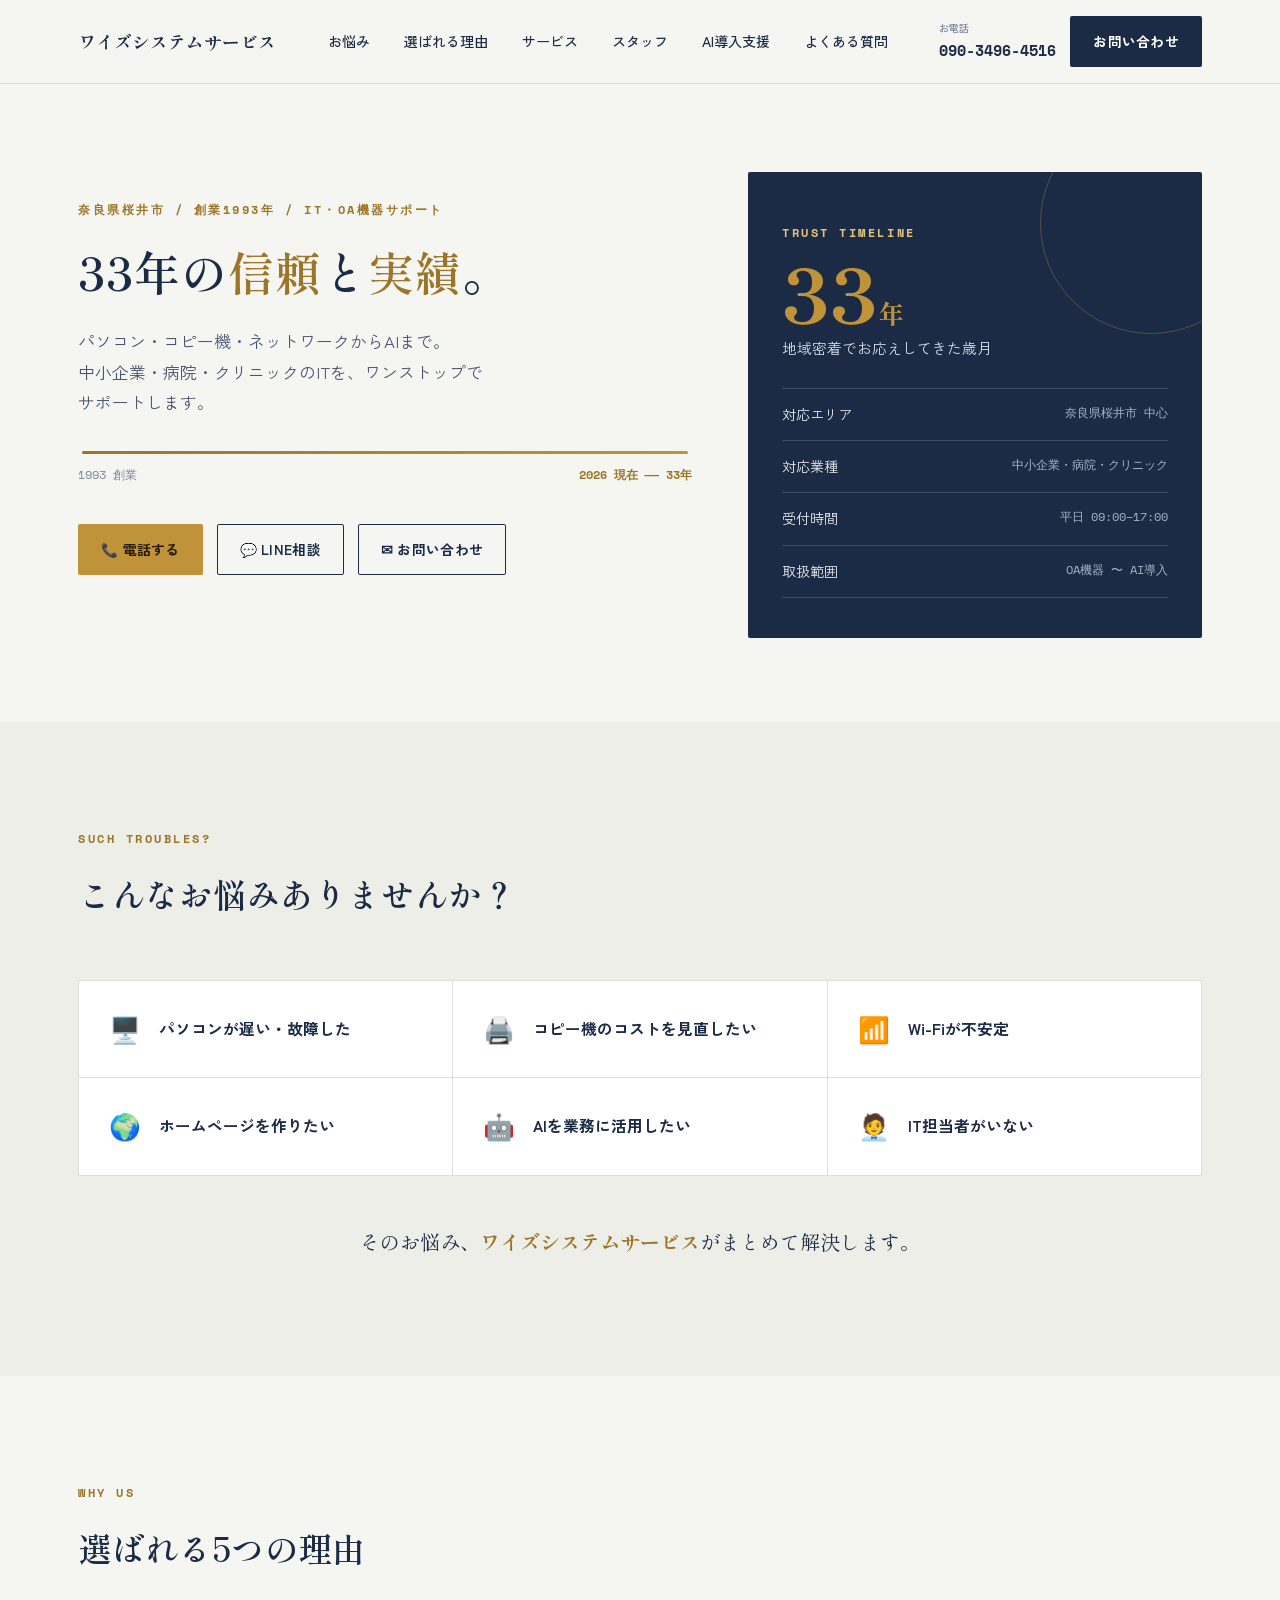
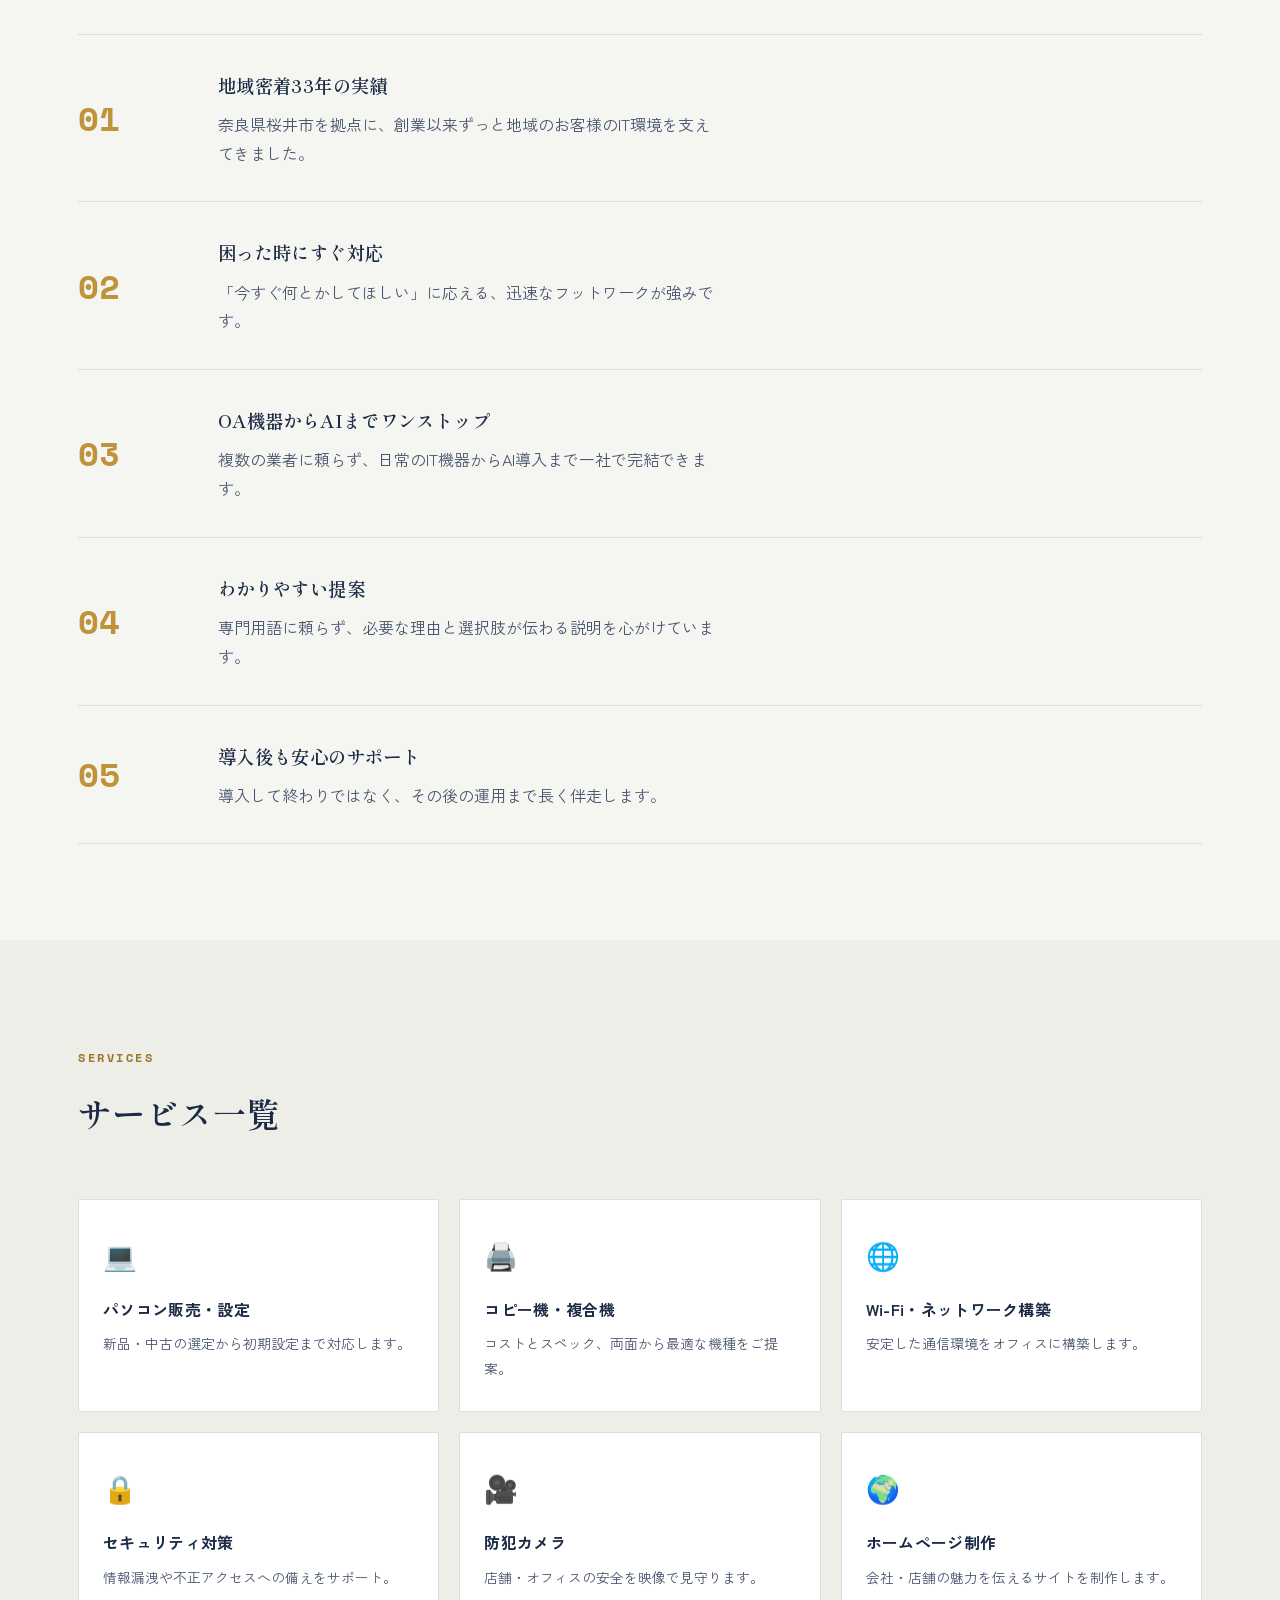
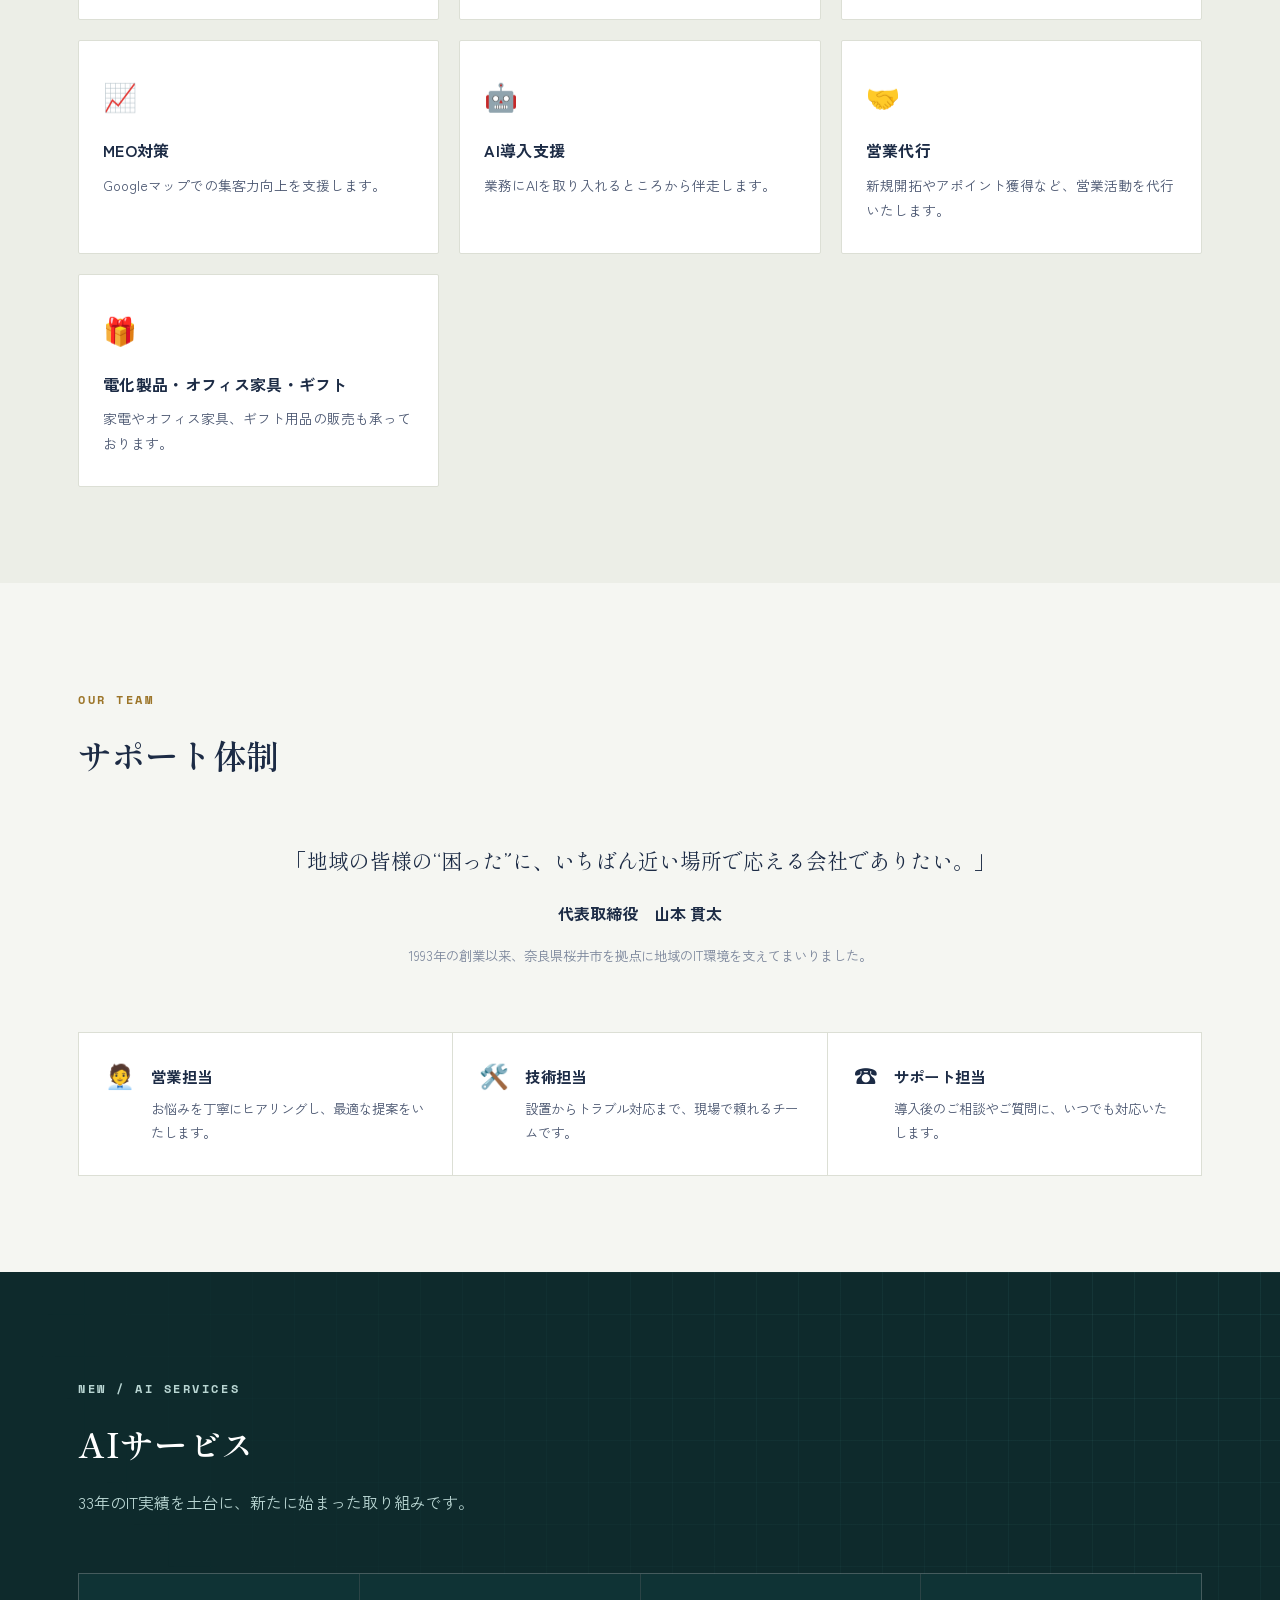
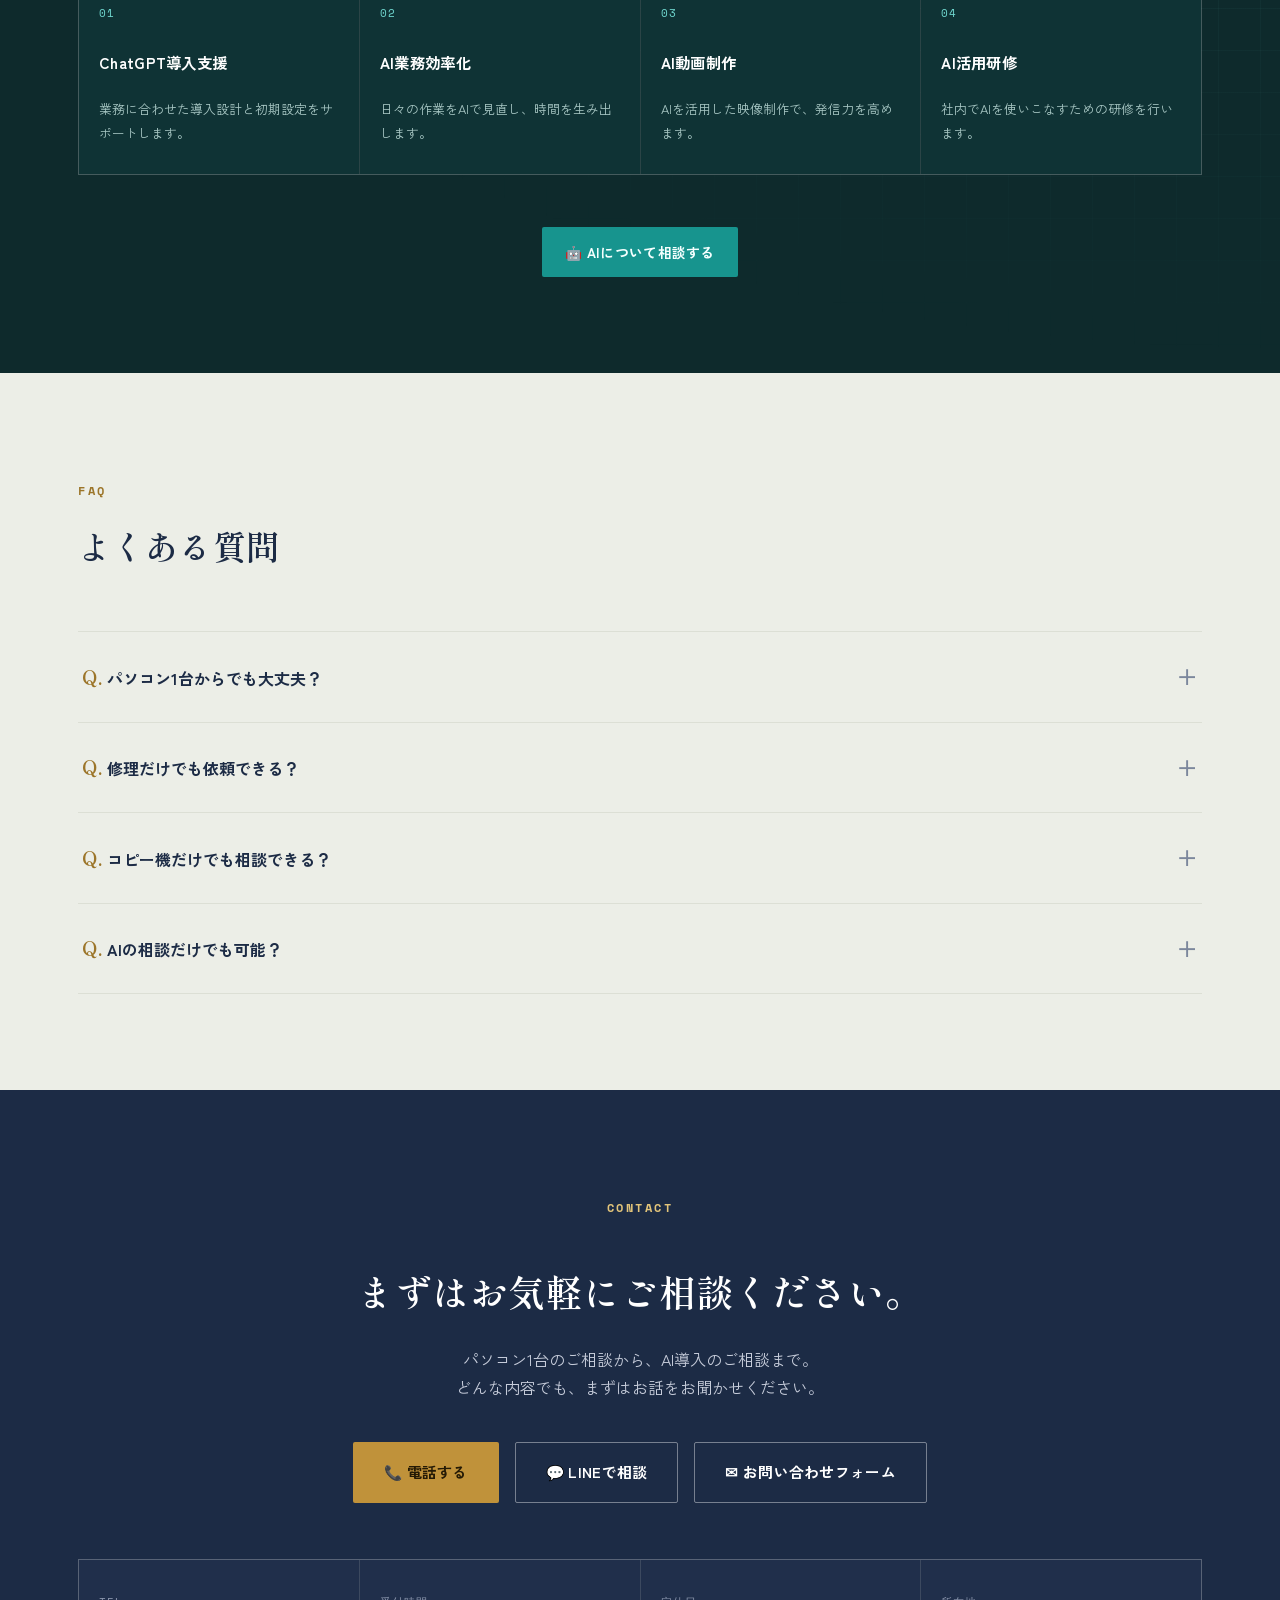
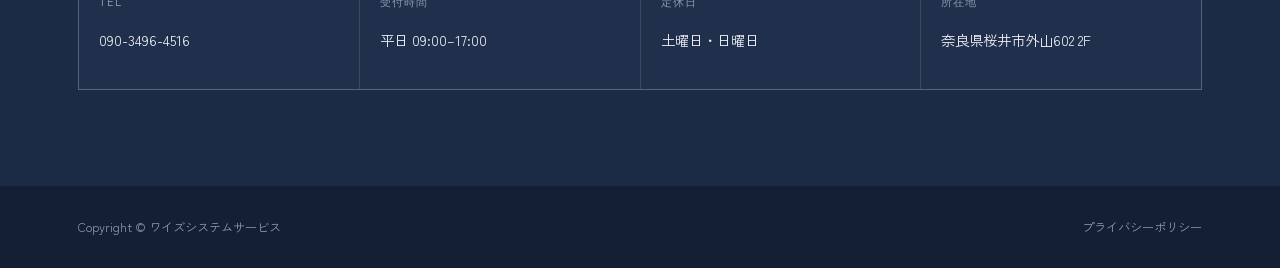
==== commit 29525e9e: "Update index.html" ====
--- a/index.html
+++ b/index.html
@@ -4,7 +4,7 @@
 <meta charset="UTF-8">
 <meta name="viewport" content="width=device-width, initial-scale=1.0">
 <title>ワイズシステムサービス | 奈良県桜井市 OA機器・IT・AI導入支援</title>
-<meta name="description" content="奈良県桜井市のワイズシステムサービス。33年の実績で、パソコン・コピー機・ネットワークからAI導入支援まで、中小企業・病院・クリニックのITをワンストップでサポートします。">
+<meta name="description" content="奈良県桜井市のワイズシステムサービス。33年の実績で、パソコン・コピー機・ネットワークからAI導入支援、営業代行まで、中小企業・病院・クリニックをワンストップでサポートします。">
 <link rel="preconnect" href="https://fonts.googleapis.com">
 <link rel="preconnect" href="https://fonts.gstatic.com" crossorigin>
 <link href="https://fonts.googleapis.com/css2?family=Shippori+Mincho:wght@500;600;800&family=Zen+Kaku+Gothic+New:wght@400;500;700;900&family=Space+Mono:wght@400;700&display=swap" rel="stylesheet">
@@ -26,10 +26,8 @@
     --maxw: 1180px;
     font-size: 16px;
   }
-
   * { box-sizing: border-box; }
   html { scroll-behavior: smooth; }
-
   @media (prefers-reduced-motion: reduce) {
     html { scroll-behavior: auto; }
     *, *::before, *::after {
@@ -39,7 +37,6 @@
       scroll-behavior: auto !important;
     }
   }
-
   body {
     margin: 0;
     background: var(--bg);
@@ -48,7 +45,6 @@
     line-height: 1.8;
     -webkit-font-smoothing: antialiased;
   }
-
   h1, h2, h3, h4 {
     font-family: "Shippori Mincho", serif;
     font-weight: 600;
@@ -56,10 +52,8 @@
     color: var(--ink);
     letter-spacing: 0.02em;
   }
-
   a { color: inherit; text-decoration: none; }
   img { max-width: 100%; display: block; }
-
   .eyebrow {
     font-family: "Space Mono", monospace;
     font-size: 0.72rem;
@@ -71,20 +65,16 @@
   .eyebrow.ai { color: var(--ai-deep); }
   .eyebrow.on-dark { color: #E3C57A; }
   .eyebrow.ai-on-dark { color: #6FD6CE; }
-
   .wrap {
     max-width: var(--maxw);
     margin: 0 auto;
     padding: 0 28px;
   }
-
   a:focus-visible,
   button:focus-visible {
     outline: 3px solid var(--gold);
     outline-offset: 3px;
   }
-
-  /* ===== Header ===== */
   .site-header {
     position: sticky;
     top: 0;
@@ -138,7 +128,6 @@
     transition: transform 0.25s ease;
   }
   .nav-links a:hover::after { transform: scaleX(1); transform-origin: left; }
-
   .header-cta {
     display: flex;
     align-items: center;
@@ -152,7 +141,6 @@
     white-space: nowrap;
   }
   .tel-quick span { display: block; font-size: 0.62rem; font-family: "Zen Kaku Gothic New"; color: var(--ink-faint); font-weight: 500; }
-
   .btn {
     display: inline-flex;
     align-items: center;
@@ -194,10 +182,7 @@
     color: #fff;
   }
   .btn-ai-outline:hover { background: rgba(255,255,255,0.12); }
-
   .menu-toggle { display: none; }
-
-  /* ===== Hero ===== */
   .hero {
     position: relative;
     padding: 88px 0 84px;
@@ -227,8 +212,6 @@
     flex-wrap: wrap;
     margin-bottom: 46px;
   }
-
-  /* Timeline signature element */
   .timeline {
     position: relative;
     height: 3px;
@@ -256,7 +239,6 @@
     color: var(--ink-faint);
   }
   .timeline-labels .now { color: var(--gold-deep); font-weight: 700; }
-
   .hero-panel {
     background: var(--ink);
     border-radius: var(--radius);
@@ -300,8 +282,6 @@
     color: #E7E9EF;
   }
   .hero-panel-list li span:last-child { color: #A9B2C4; font-family: "Space Mono", monospace; font-size: 0.78rem; }
-
-  /* ===== Section shell ===== */
   section { padding: 96px 0; }
   .section-head {
     max-width: 640px;
@@ -312,8 +292,6 @@
     margin-top: 14px;
   }
   .section-alt { background: var(--surface-alt); }
-
-  /* ===== Pain points ===== */
   .pain-grid {
     display: grid;
     grid-template-columns: repeat(3, 1fr);
@@ -341,8 +319,6 @@
     font-size: 1.25rem;
   }
   .pain-close strong { color: var(--gold-deep); }
-
-  /* ===== Reasons ===== */
   .reasons {
     display: flex;
     flex-direction: column;
@@ -364,8 +340,6 @@
   }
   .reason-row h3 { font-size: 1.15rem; margin-bottom: 8px; }
   .reason-row p { margin: 0; color: var(--ink-soft); max-width: 62ch; }
-
-  /* ===== Services ===== */
   .service-grid {
     display: grid;
     grid-template-columns: repeat(3, 1fr);
@@ -386,27 +360,10 @@
   .service-icon { font-size: 1.7rem; margin-bottom: 16px; }
   .service-card h3 { font-size: 1rem; margin-bottom: 8px; font-family: "Zen Kaku Gothic New"; font-weight: 700; }
   .service-card p { margin: 0; font-size: 0.86rem; color: var(--ink-soft); }
-
-  /* ===== Staff ===== */
   .staff-lead {
-    display: grid;
-    grid-template-columns: 0.9fr 1.1fr;
-    gap: 56px;
-    align-items: center;
-    margin-bottom: 64px;
-  }
-  .staff-photo-placeholder {
-    aspect-ratio: 4/3;
-    background: var(--ink);
-    border-radius: var(--radius);
-    display: flex;
-    align-items: center;
-    justify-content: center;
-    color: rgba(255,255,255,0.35);
-    font-family: "Space Mono", monospace;
-    font-size: 0.8rem;
+    max-width: 720px;
+    margin: 0 auto 64px;
     text-align: center;
-    padding: 20px;
   }
   .staff-quote {
     font-family: "Shippori Mincho", serif;
@@ -416,7 +373,6 @@
   }
   .staff-name { font-weight: 700; }
   .staff-role { color: var(--ink-faint); font-size: 0.84rem; }
-
   .team-bar {
     display: grid;
     grid-template-columns: repeat(3, 1fr);
@@ -434,8 +390,6 @@
   .team-bar-icon { font-size: 1.5rem; line-height: 1; flex-shrink: 0; }
   .team-bar-item h4 { font-size: 0.96rem; margin: 0 0 6px; font-family: "Zen Kaku Gothic New"; font-weight: 700; }
   .team-bar-item p { margin: 0; font-size: 0.84rem; color: var(--ink-soft); }
-
-  /* ===== AI section (signature contrast block) ===== */
   .ai-section {
     background: var(--ai-bg);
     color: #EAF6F5;
@@ -455,7 +409,6 @@
   .ai-section .wrap { position: relative; z-index: 1; }
   .ai-section .section-head h2 { color: #fff; }
   .ai-section .section-head p { color: #B9D6D3; }
-
   .ai-grid {
     display: grid;
     grid-template-columns: repeat(4, 1fr);
@@ -486,10 +439,7 @@
     line-height: 1.6;
   }
   .ai-card p { font-size: 0.8rem; color: #A8C7C4; margin: 0; }
-
   .ai-cta { text-align: center; margin-top: 52px; }
-
-  /* ===== FAQ ===== */
   .faq-list { border-top: 1px solid var(--border); }
   .faq-item { border-bottom: 1px solid var(--border); }
   .faq-q {
@@ -528,8 +478,6 @@
     font-size: 0.92rem;
     max-width: 66ch;
   }
-
-  /* ===== Contact ===== */
   .contact-section {
     background: var(--ink);
     color: #fff;
@@ -550,7 +498,6 @@
     margin-bottom: 56px;
   }
   .contact-ctas .btn { padding: 16px 30px; font-size: 0.92rem; }
-
   .contact-info {
     display: grid;
     grid-template-columns: repeat(4, 1fr);
@@ -571,8 +518,6 @@
     margin-bottom: 8px;
   }
   .contact-info .val { font-size: 0.9rem; color: #EDEFF5; }
-
-  /* ===== Footer ===== */
   footer {
     background: #141F33;
     color: #8C97AE;
@@ -587,13 +532,9 @@
     gap: 12px;
   }
   footer a:hover { color: #fff; }
-
-  /* ===== Mobile sticky CTA bar ===== */
   .mobile-cta-bar {
     display: none;
   }
-
-  /* ===== Reveal on scroll ===== */
   .reveal {
     opacity: 0;
     transform: translateY(18px);
@@ -603,19 +544,15 @@
     opacity: 1;
     transform: translateY(0);
   }
-
-  /* ===== Responsive ===== */
   @media (max-width: 980px) {
     .hero-grid { grid-template-columns: 1fr; }
     .pain-grid { grid-template-columns: repeat(2, 1fr); }
     .service-grid { grid-template-columns: repeat(2, 1fr); }
     .ai-grid { grid-template-columns: repeat(2, 1fr); }
-    .staff-lead { grid-template-columns: 1fr; }
     .team-bar { grid-template-columns: 1fr; }
     .contact-info { grid-template-columns: repeat(2, 1fr); }
     .nav-links { display: none; }
   }
-
   @media (max-width: 640px) {
     .wrap { padding: 0 20px; }
     section { padding: 68px 0; }
@@ -657,8 +594,6 @@
 </style>
 </head>
 <body>
-
-<!-- ===================== HEADER ===================== -->
 <header class="site-header">
   <div class="wrap">
     <div class="brand">
@@ -680,28 +615,23 @@
     </div>
   </div>
 </header>
-
-<!-- ===================== HERO ===================== -->
 <section class="hero">
   <div class="wrap hero-grid">
     <div>
       <p class="eyebrow">奈良県桜井市 / 創業1993年 / IT・OA機器サポート</p>
       <h1>33年の<span class="accent">信頼</span>と<span class="accent">実績</span>。</h1>
       <p class="lead">パソコン・コピー機・ネットワークからAIまで。<br>中小企業・病院・クリニックのITを、ワンストップでサポートします。</p>
-
       <div class="timeline" aria-hidden="true"></div>
       <div class="timeline-labels">
         <span>1993 創業</span>
         <span class="now">2026 現在 ―― 33年</span>
       </div>
-
       <div class="hero-ctas" style="margin-top:38px;">
         <a href="tel:09034964516" class="btn btn-gold">📞 電話する</a>
         <a href="#contact" class="btn btn-outline">💬 LINE相談</a>
         <a href="#contact" class="btn btn-outline">✉ お問い合わせ</a>
       </div>
     </div>
-
     <div class="hero-panel">
       <p class="eyebrow on-dark">TRUST TIMELINE</p>
       <div class="num">33<span style="font-size:1.6rem;">年</span></div>
@@ -715,15 +645,12 @@
     </div>
   </div>
 </section>
-
-<!-- ===================== WORRIES ===================== -->
 <section id="worries" class="section-alt">
   <div class="wrap">
     <div class="section-head reveal">
       <p class="eyebrow">SUCH TROUBLES?</p>
       <h2>こんなお悩みありませんか？</h2>
     </div>
-
     <div class="pain-grid reveal">
       <div class="pain-item"><span class="pain-icon">🖥️</span><p>パソコンが遅い・故障した</p></div>
       <div class="pain-item"><span class="pain-icon">🖨️</span><p>コピー機のコストを見直したい</p></div>
@@ -732,19 +659,15 @@
       <div class="pain-item"><span class="pain-icon">🤖</span><p>AIを業務に活用したい</p></div>
       <div class="pain-item"><span class="pain-icon">🧑‍💼</span><p>IT担当者がいない</p></div>
     </div>
-
     <p class="pain-close reveal">そのお悩み、<strong>ワイズシステムサービス</strong>がまとめて解決します。</p>
   </div>
 </section>
-
-<!-- ===================== REASONS ===================== -->
 <section id="reasons">
   <div class="wrap">
     <div class="section-head reveal">
       <p class="eyebrow">WHY US</p>
       <h2>選ばれる5つの理由</h2>
     </div>
-
     <div class="reasons reveal">
       <div class="reason-row">
         <div class="reason-num">01</div>
@@ -769,15 +692,12 @@
     </div>
   </div>
 </section>
-
-<!-- ===================== SERVICES ===================== -->
 <section id="services" class="section-alt">
   <div class="wrap">
     <div class="section-head reveal">
       <p class="eyebrow">SERVICES</p>
       <h2>サービス一覧</h2>
     </div>
-
     <div class="service-grid reveal">
       <div class="service-card"><div class="service-icon">💻</div><h3>パソコン販売・設定</h3><p>新品・中古の選定から初期設定まで対応します。</p></div>
       <div class="service-card"><div class="service-icon">🖨️</div><h3>コピー機・複合機</h3><p>コストとスペック、両面から最適な機種をご提案。</p></div>
@@ -787,28 +707,22 @@
       <div class="service-card"><div class="service-icon">🌍</div><h3>ホームページ制作</h3><p>会社・店舗の魅力を伝えるサイトを制作します。</p></div>
       <div class="service-card"><div class="service-icon">📈</div><h3>MEO対策</h3><p>Googleマップでの集客力向上を支援します。</p></div>
       <div class="service-card"><div class="service-icon">🤖</div><h3>AI導入支援</h3><p>業務にAIを取り入れるところから伴走します。</p></div>
+      <div class="service-card"><div class="service-icon">🤝</div><h3>営業代行</h3><p>新規開拓やアポイント獲得など、営業活動を代行いたします。</p></div>
       <div class="service-card"><div class="service-icon">🎁</div><h3>電化製品・オフィス家具・ギフト</h3><p>家電やオフィス家具、ギフト用品の販売も承っております。</p></div>
     </div>
   </div>
 </section>
-
-<!-- ===================== STAFF ===================== -->
 <section id="staff">
   <div class="wrap">
     <div class="section-head reveal">
       <p class="eyebrow">OUR TEAM</p>
       <h2>サポート体制</h2>
     </div>
-
     <div class="staff-lead reveal">
-      <div class="staff-photo-placeholder">代表者写真<br>差し替え用プレースホルダー</div>
-      <div>
-        <p class="staff-quote">「地域の皆様の“困った”に、いちばん近い場所で応える会社でありたい。」</p>
-        <p class="staff-name">代表取締役　山本 貫太</p>
-        <p class="staff-role">1993年の創業以来、奈良県桜井市を拠点に地域のIT環境を支えてまいりました。</p>
-      </div>
-    </div>
-
+      <p class="staff-quote">「地域の皆様の“困った”に、いちばん近い場所で応える会社でありたい。」</p>
+      <p class="staff-name">代表取締役　山本 貫太</p>
+      <p class="staff-role">1993年の創業以来、奈良県桜井市を拠点に地域のIT環境を支えてまいりました。</p>
+    </div>
     <div class="team-bar reveal">
       <div class="team-bar-item">
         <span class="team-bar-icon">🧑‍💼</span>
@@ -825,8 +739,6 @@
     </div>
   </div>
 </section>
-
-<!-- ===================== AI SERVICES ===================== -->
 <section id="ai" class="ai-section">
   <div class="wrap">
     <div class="section-head reveal">
@@ -834,7 +746,6 @@
       <h2>AIサービス</h2>
       <p style="margin-top:14px;">33年のIT実績を土台に、新たに始まった取り組みです。</p>
     </div>
-
     <div class="ai-grid reveal">
       <div class="ai-card">
         <p class="tag">01</p>
@@ -857,21 +768,17 @@
         <p>社内でAIを使いこなすための研修を行います。</p>
       </div>
     </div>
-
     <div class="ai-cta reveal">
       <a href="#contact" class="btn btn-ai">🤖 AIについて相談する</a>
     </div>
   </div>
 </section>
-
-<!-- ===================== FAQ ===================== -->
 <section id="faq" class="section-alt">
   <div class="wrap">
     <div class="section-head reveal">
       <p class="eyebrow">FAQ</p>
       <h2>よくある質問</h2>
     </div>
-
     <div class="faq-list reveal">
       <details class="faq-item">
         <summary class="faq-q"><span><span class="q-mark">Q.</span> パソコン1台からでも大丈夫？</span><span class="plus">＋</span></summary>
@@ -892,22 +799,18 @@
     </div>
   </div>
 </section>
-
-<!-- ===================== CONTACT ===================== -->
 <section id="contact" class="contact-section">
   <div class="wrap">
     <div class="contact-inner">
       <p class="eyebrow">CONTACT</p>
       <h2>まずはお気軽にご相談ください。</h2>
       <p>パソコン1台のご相談から、AI導入のご相談まで。<br>どんな内容でも、まずはお話をお聞かせください。</p>
-
       <div class="contact-ctas">
         <a href="tel:09034964516" class="btn btn-gold">📞 電話する</a>
         <a href="#" class="btn btn-ai-outline">💬 LINEで相談</a>
         <a href="#" class="btn btn-ai-outline">✉ お問い合わせフォーム</a>
       </div>
     </div>
-
     <div class="contact-info reveal">
       <div><p class="label">TEL</p><p class="val">090-3496-4516</p></div>
       <div><p class="label">受付時間</p><p class="val">平日 09:00–17:00</p></div>
@@ -916,24 +819,18 @@
     </div>
   </div>
 </section>
-
-<!-- ===================== FOOTER ===================== -->
 <footer>
   <div class="wrap">
     <span>Copyright © ワイズシステムサービス</span>
     <a href="https://yzsystemservice.com/privacy">プライバシーポリシー</a>
   </div>
 </footer>
-
-<!-- ===================== MOBILE STICKY CTA ===================== -->
 <div class="mobile-cta-bar">
   <a href="tel:09034964516" class="primary">📞<br>電話</a>
   <a href="#" class="line">💬<br>LINE</a>
   <a href="#contact" class="form">✉<br>問い合わせ</a>
 </div>
-
 <script>
-  // スクロール表示アニメーション
   const reveals = document.querySelectorAll('.reveal');
   const io = new IntersectionObserver((entries) => {
     entries.forEach(entry => {
@@ -945,6 +842,5 @@
   }, { threshold: 0.12 });
   reveals.forEach(el => io.observe(el));
 </script>
-
 </body>
 </html>
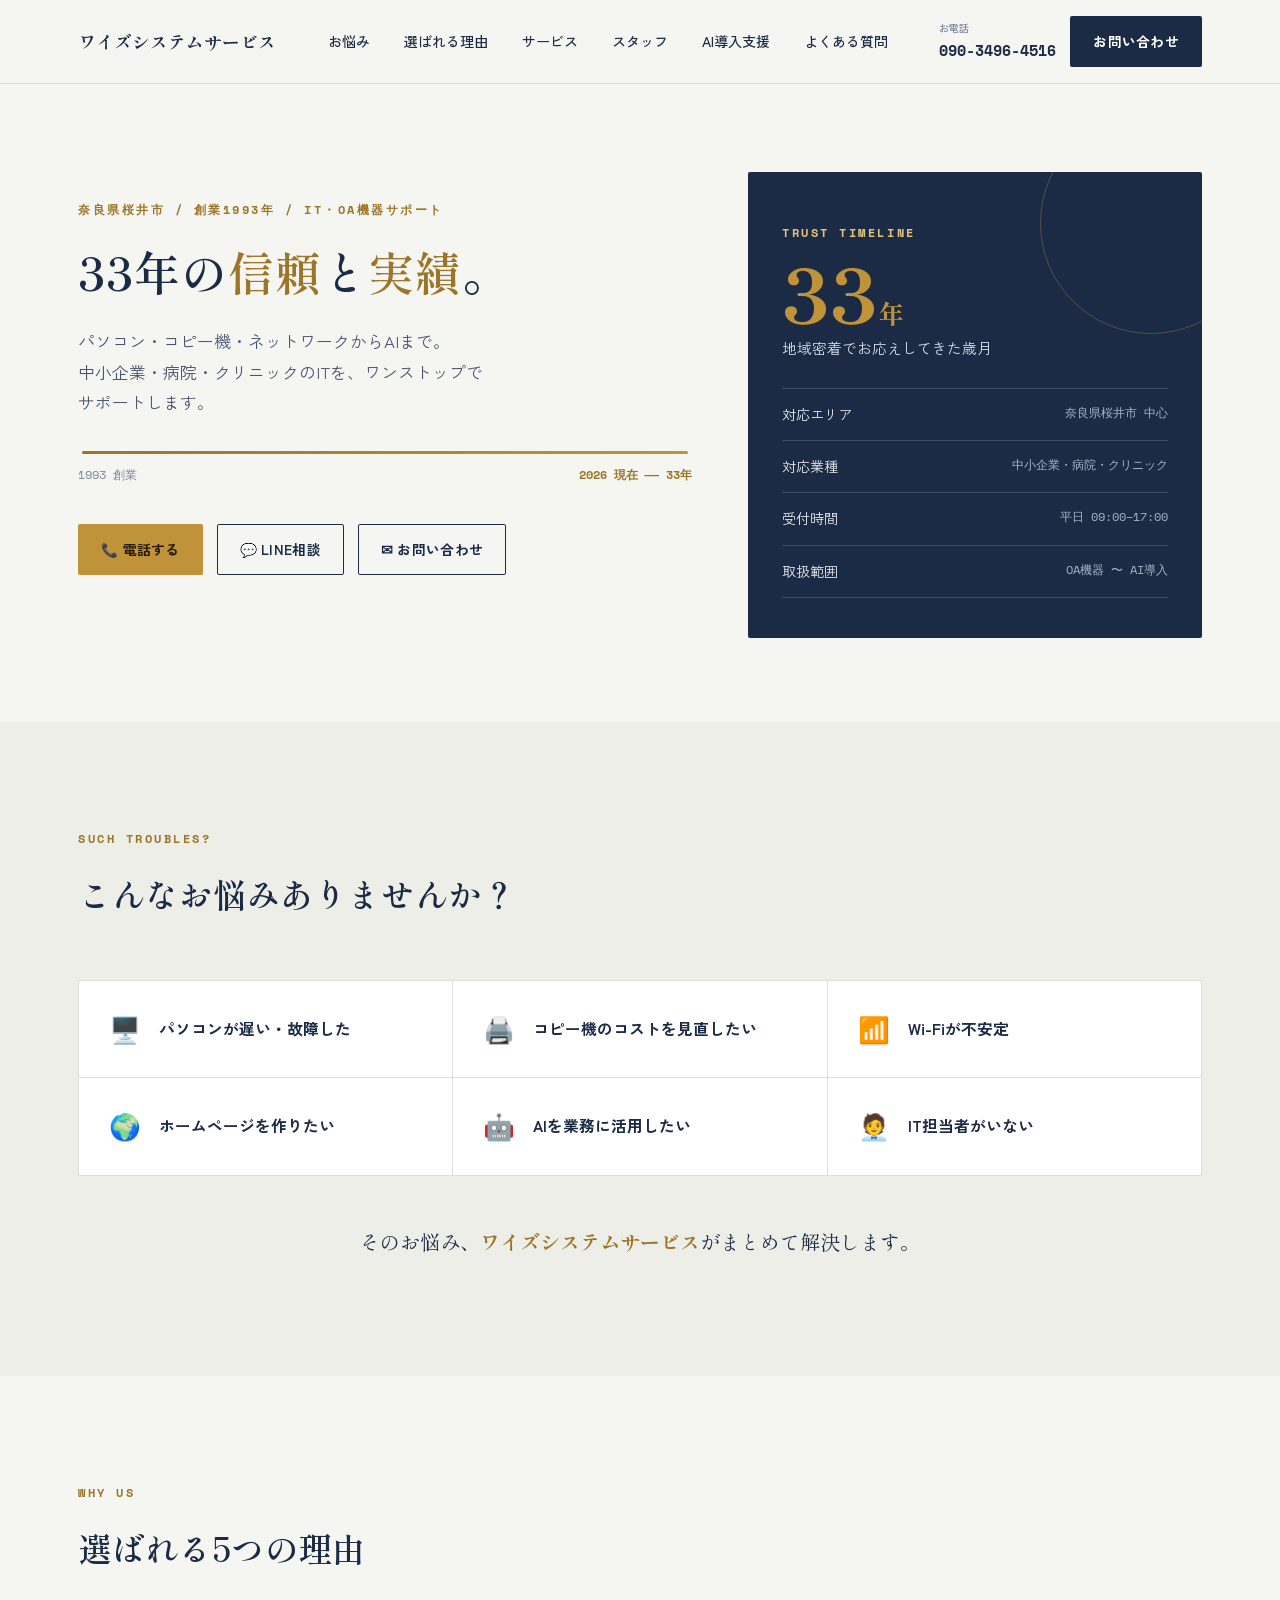
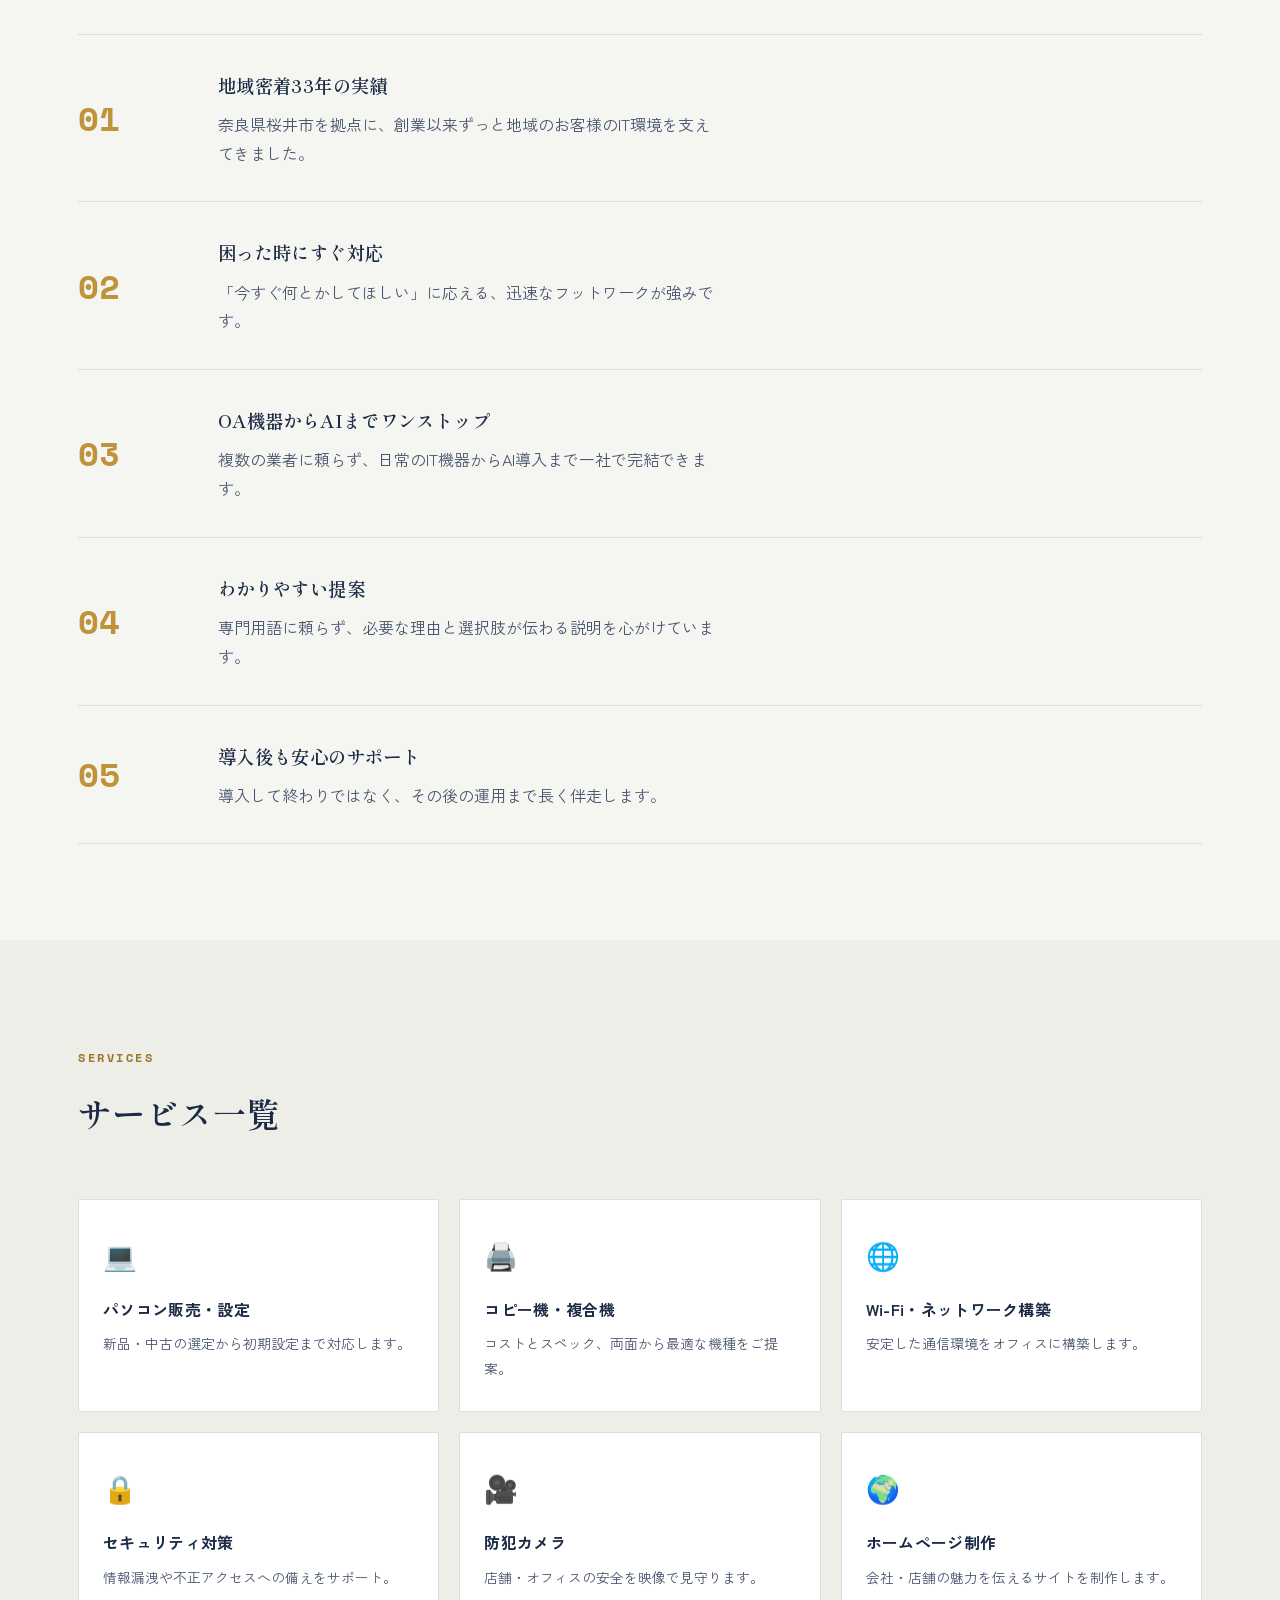
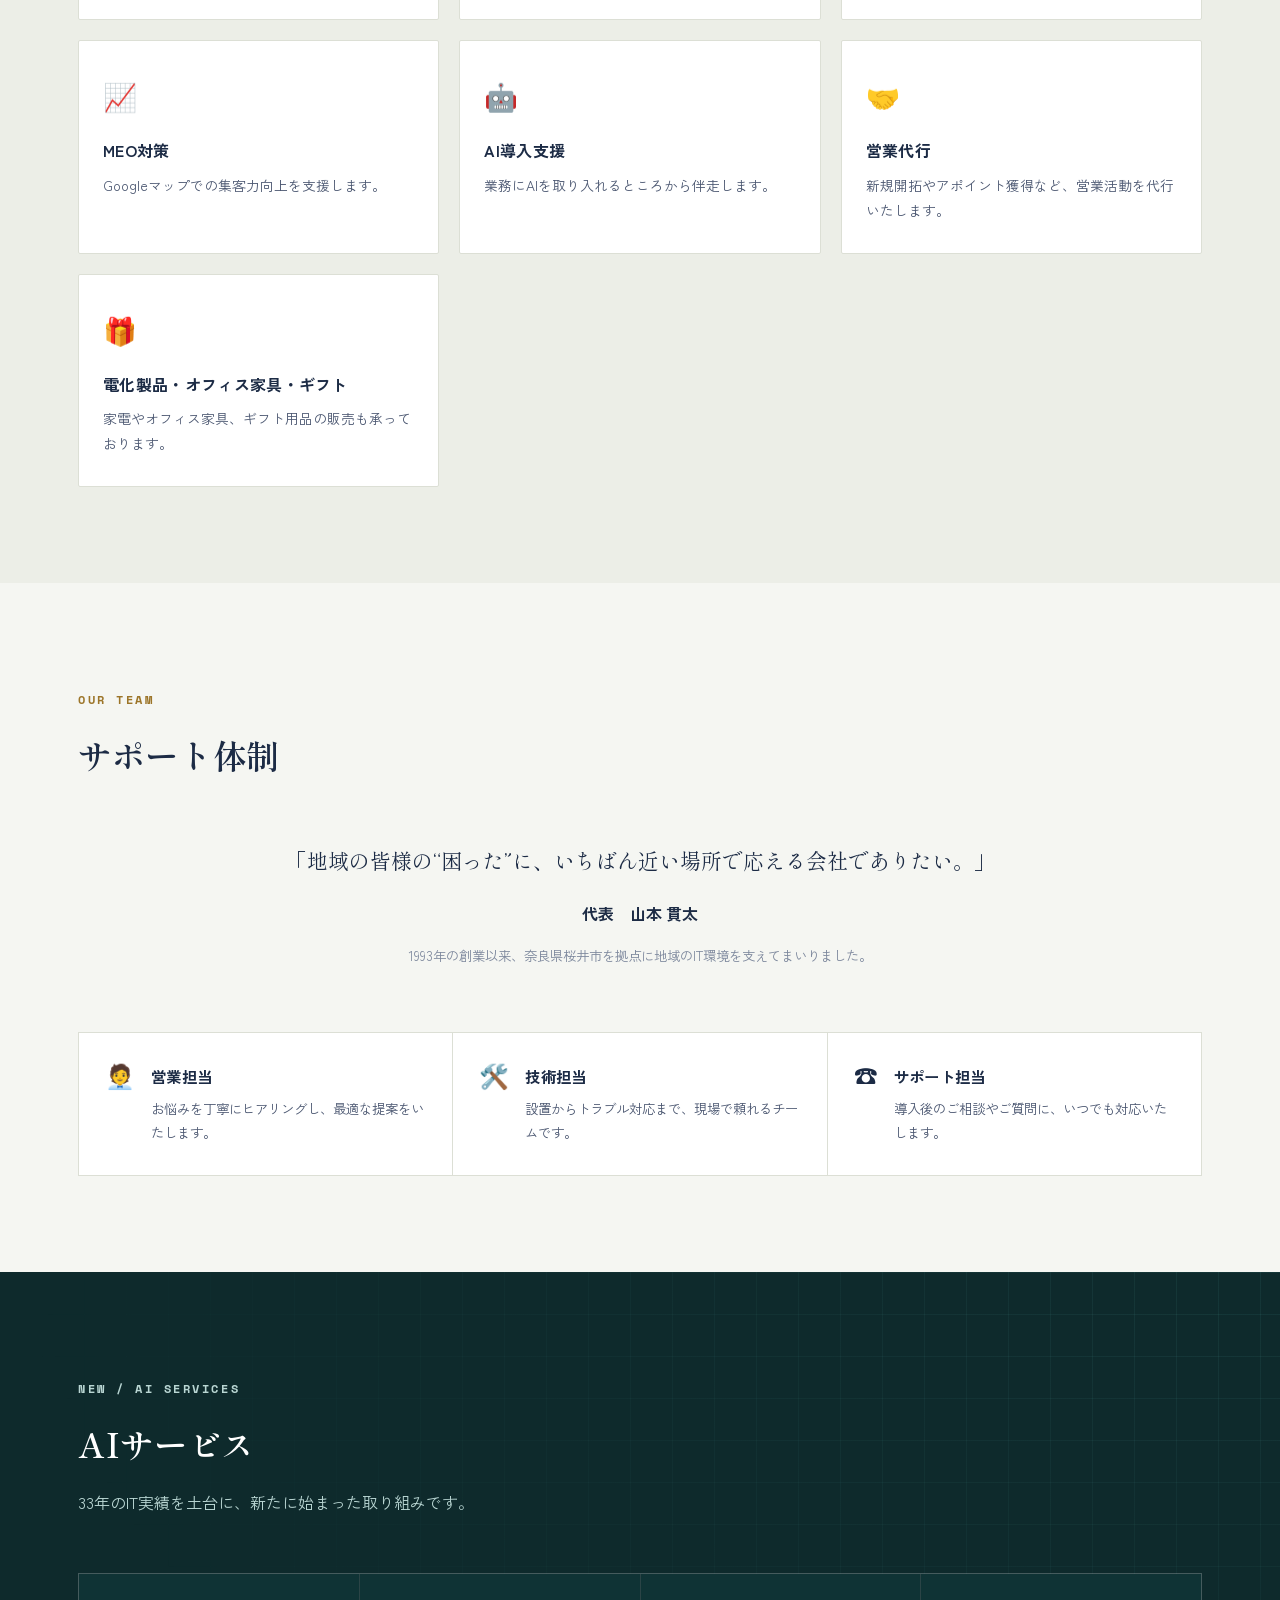
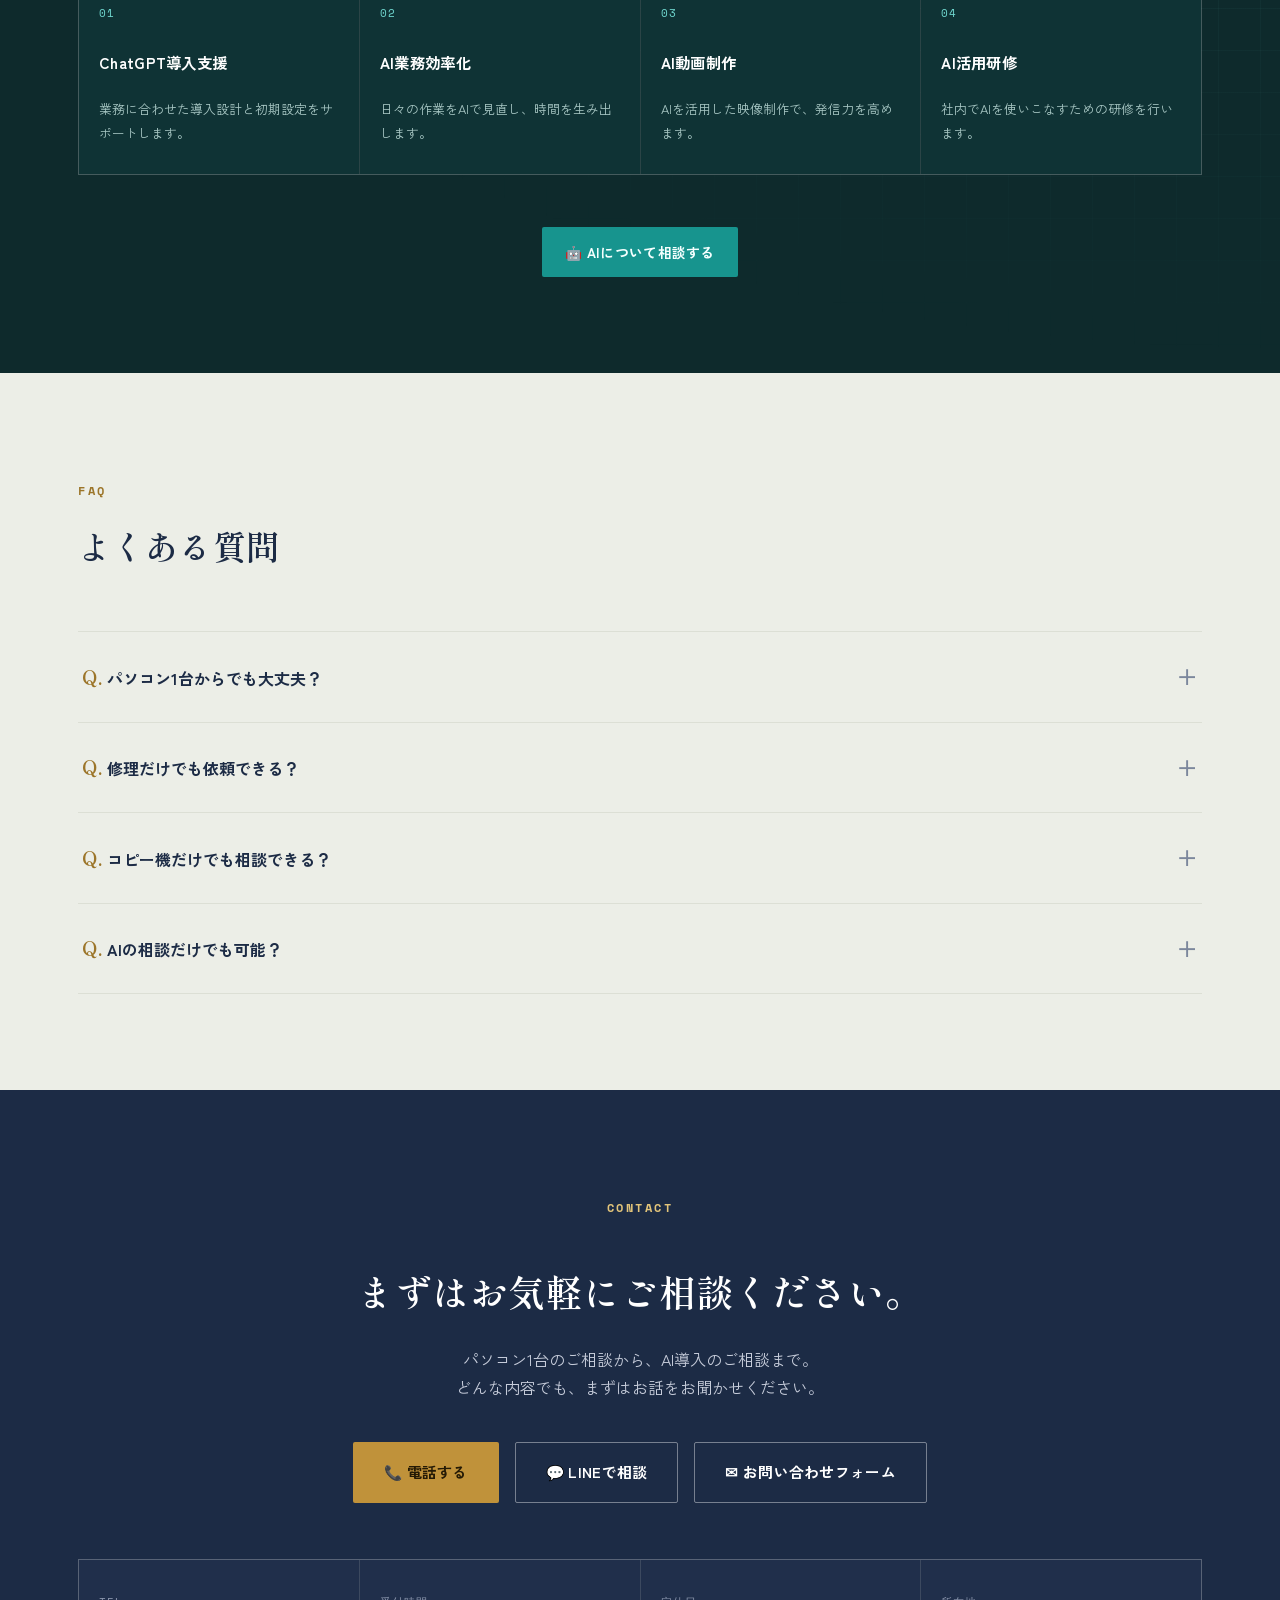
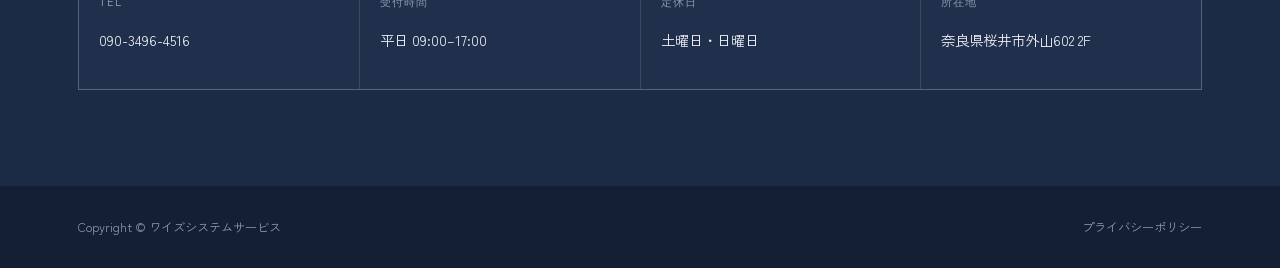
==== commit 6eec195f: "Update index.html" ====
--- a/index.html
+++ b/index.html
@@ -720,7 +720,7 @@
     </div>
     <div class="staff-lead reveal">
       <p class="staff-quote">「地域の皆様の“困った”に、いちばん近い場所で応える会社でありたい。」</p>
-      <p class="staff-name">代表取締役　山本 貫太</p>
+      <p class="staff-name">代表　山本 貫太</p>
       <p class="staff-role">1993年の創業以来、奈良県桜井市を拠点に地域のIT環境を支えてまいりました。</p>
     </div>
     <div class="team-bar reveal">
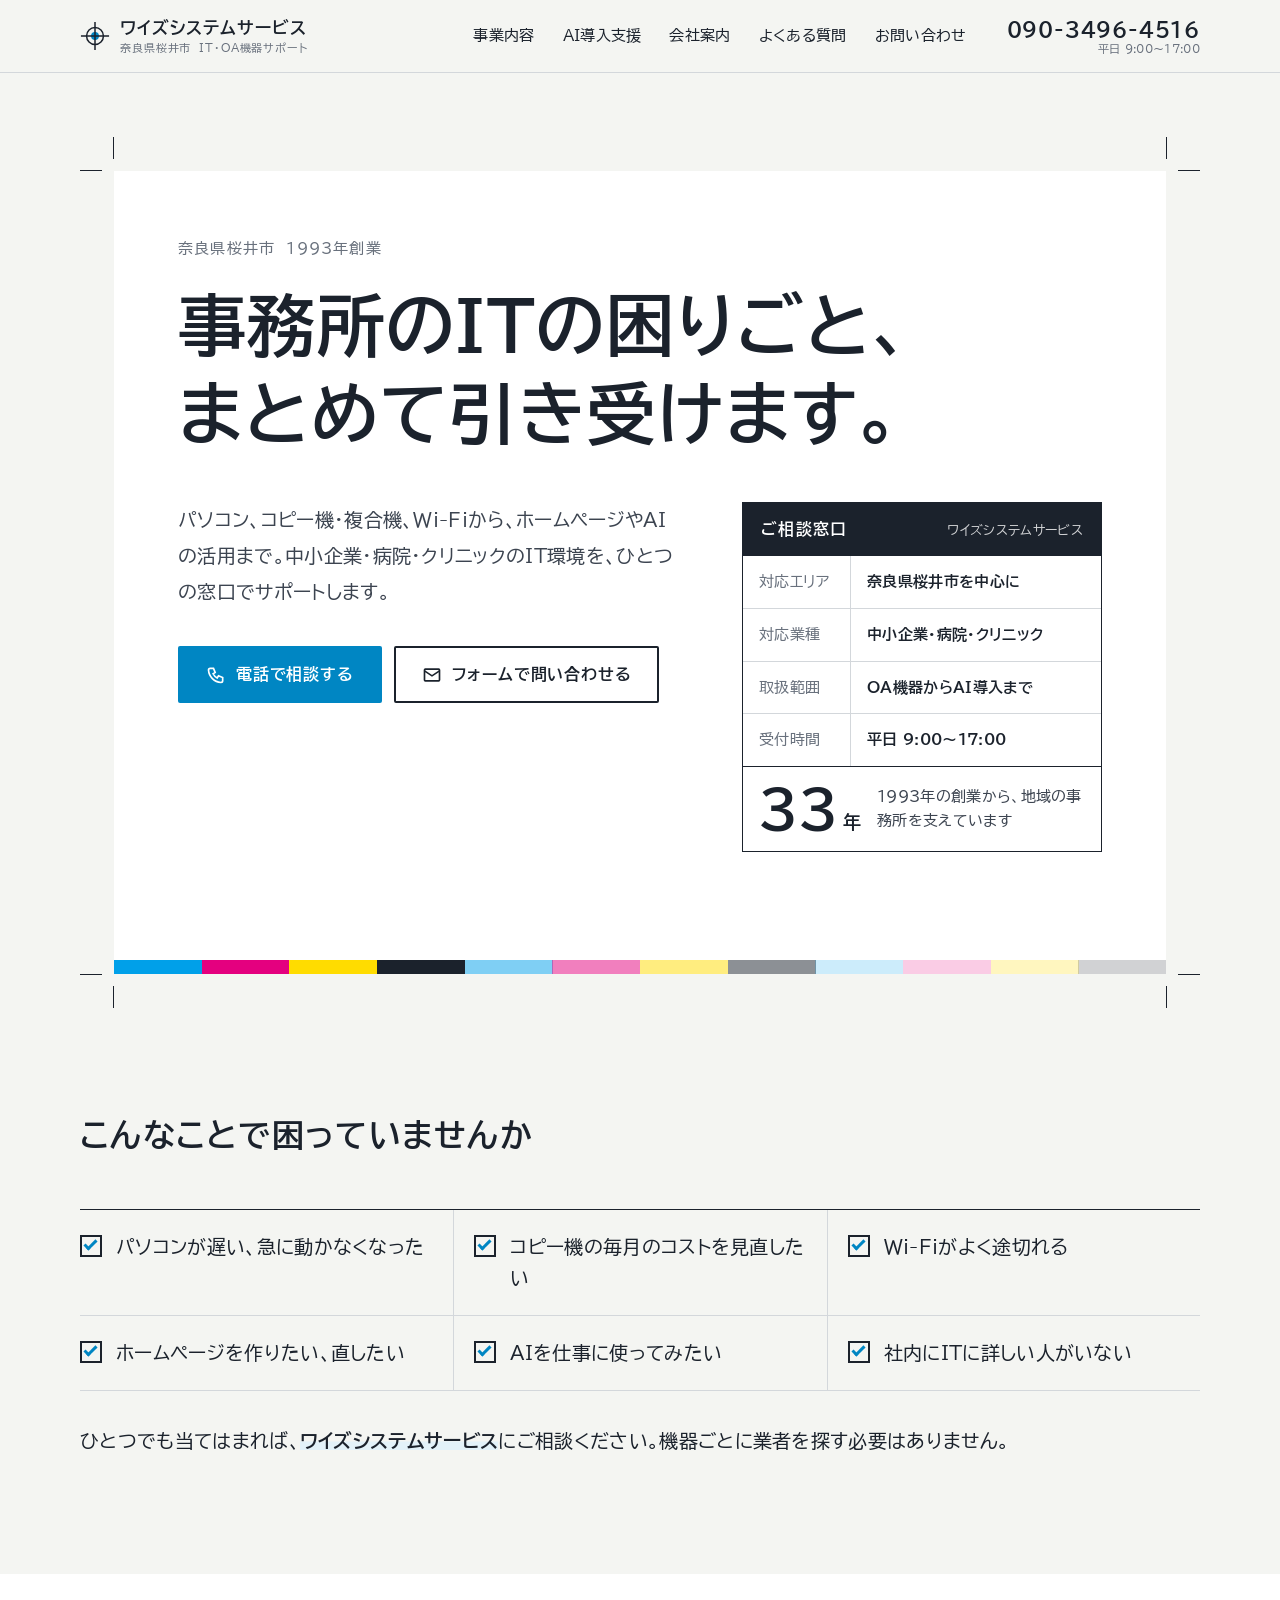
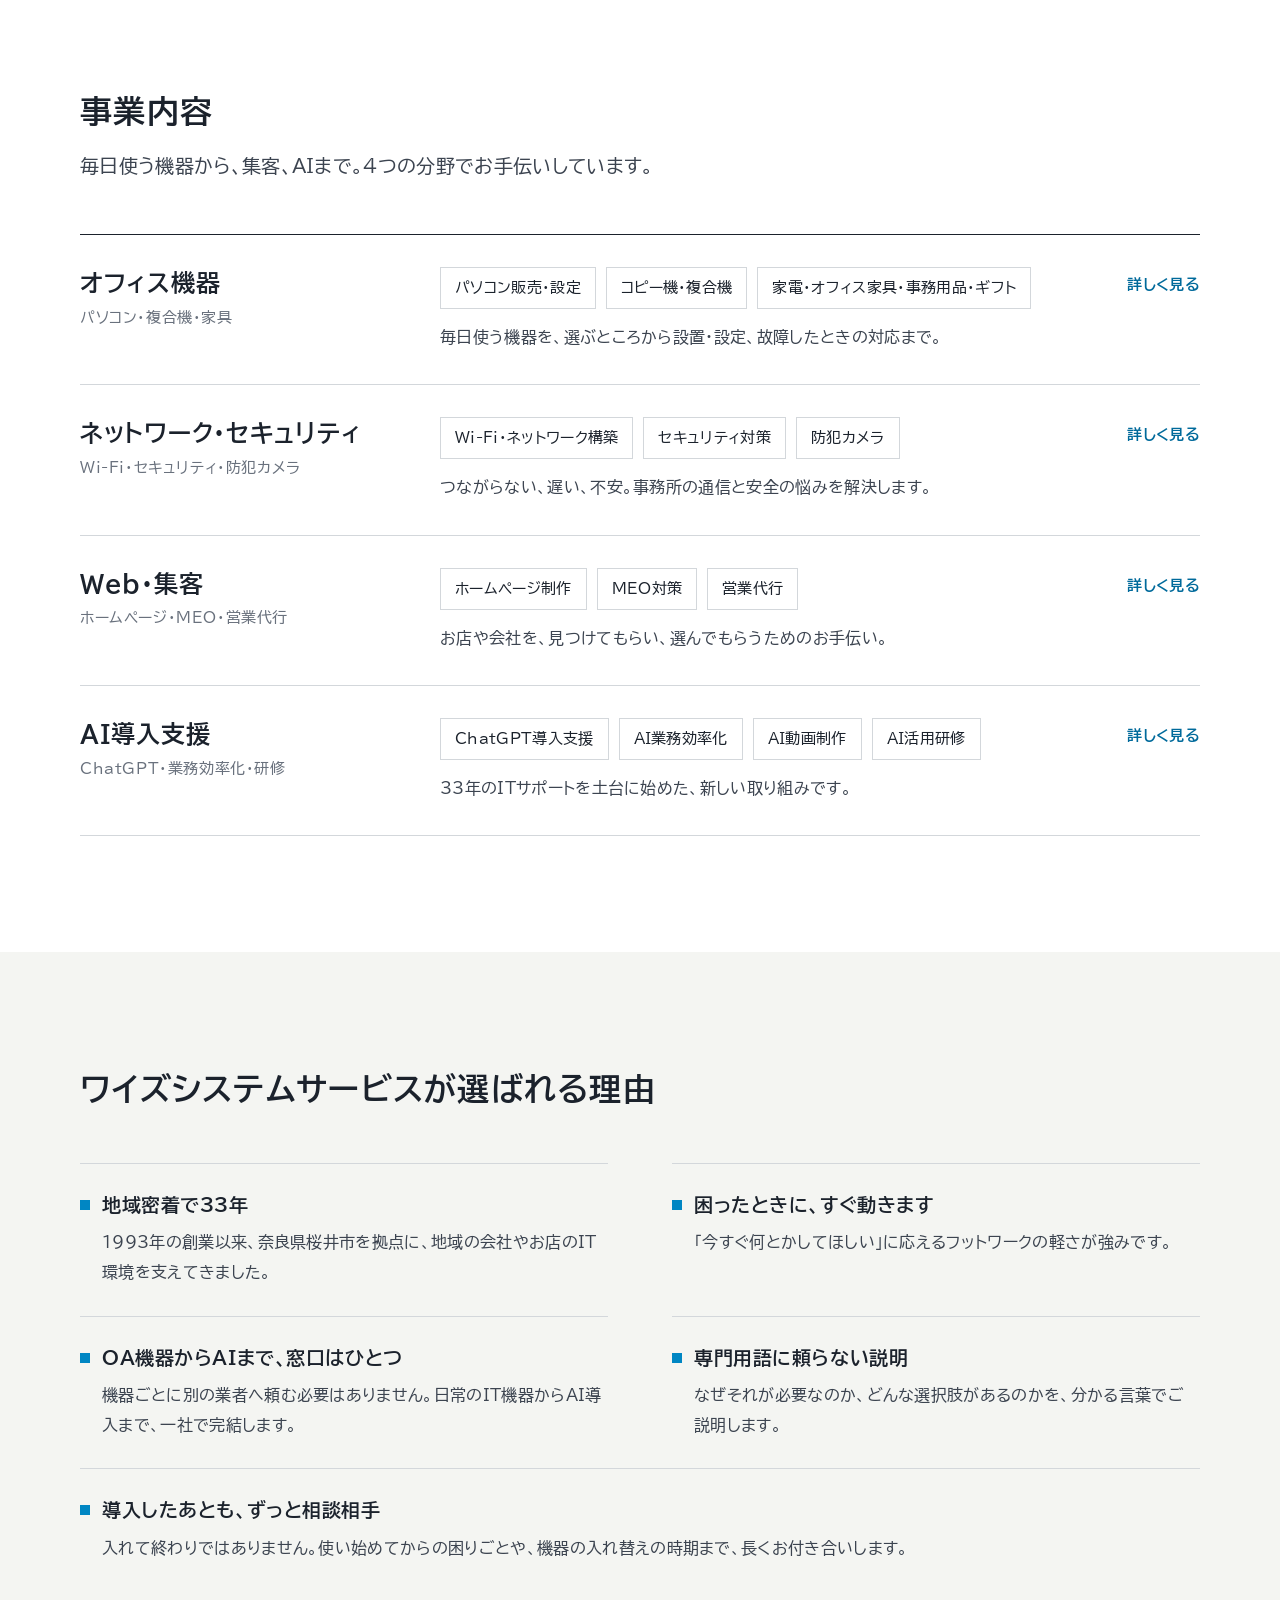
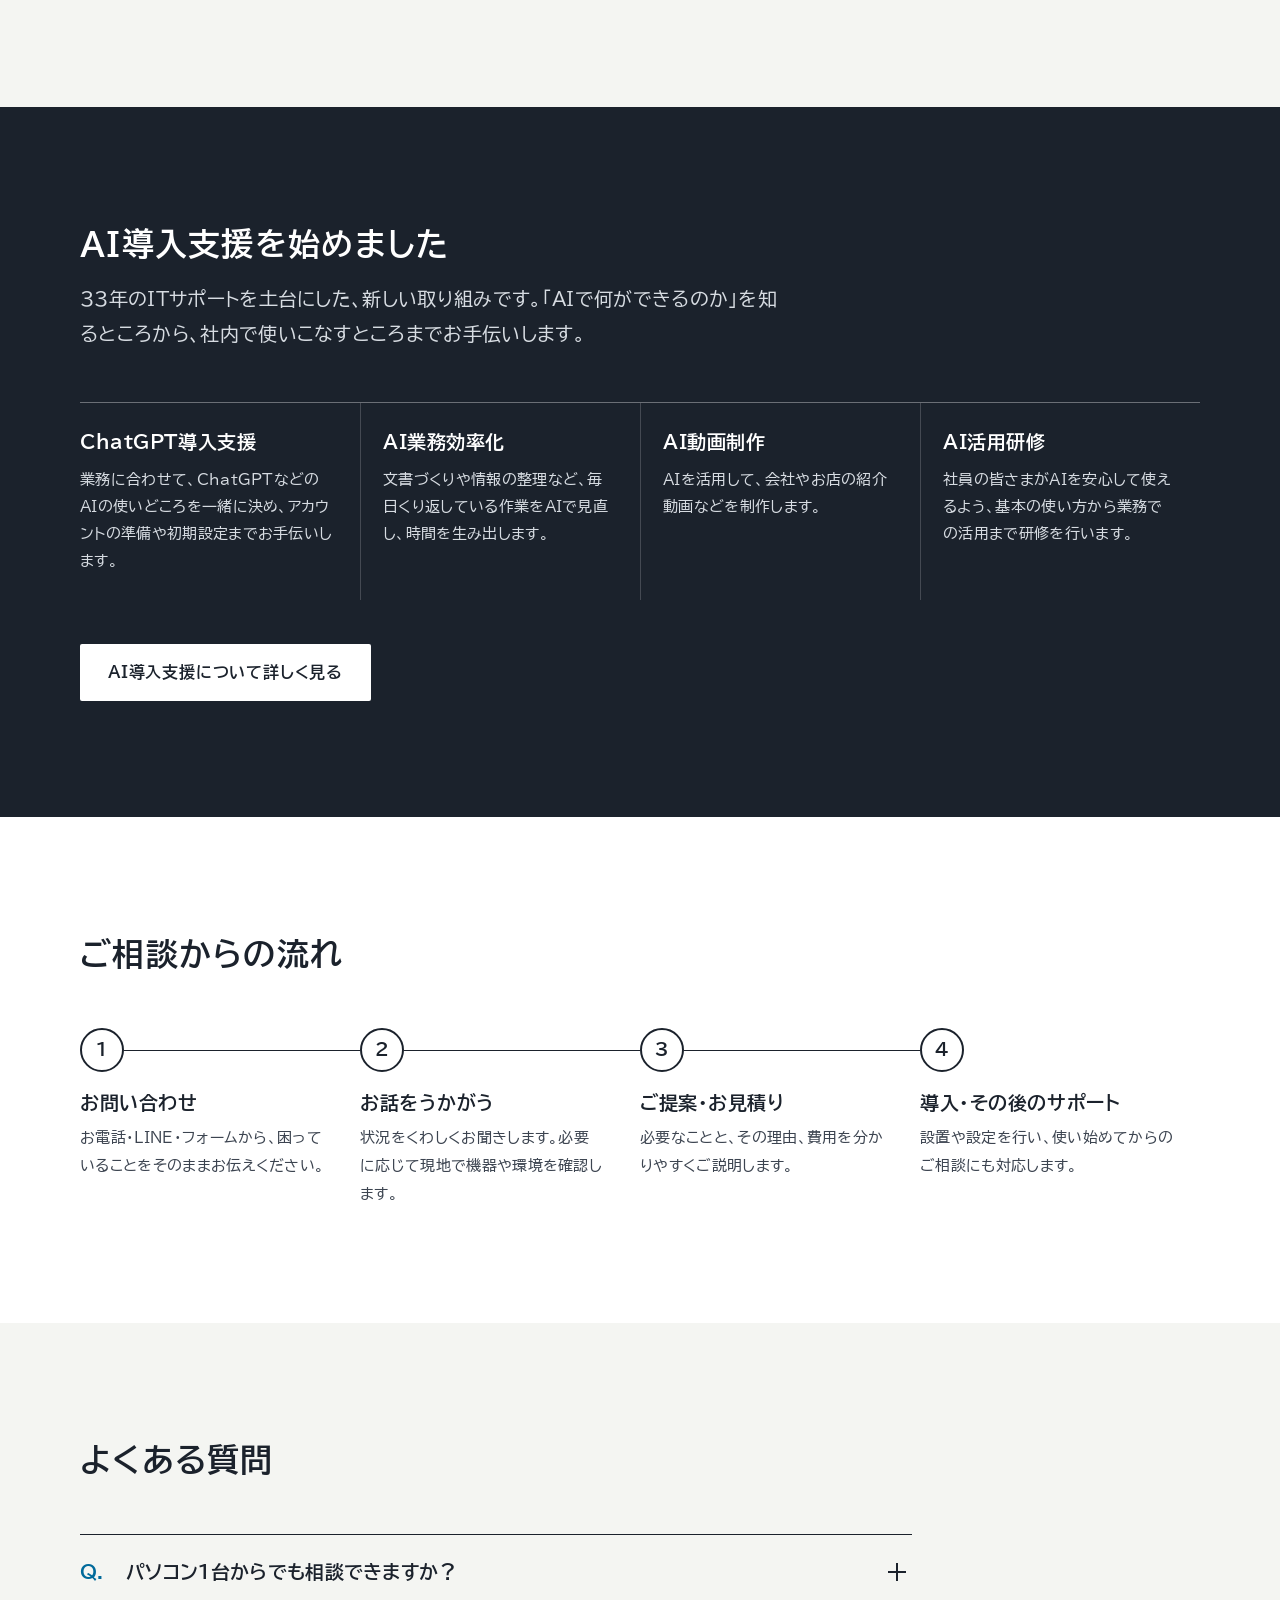
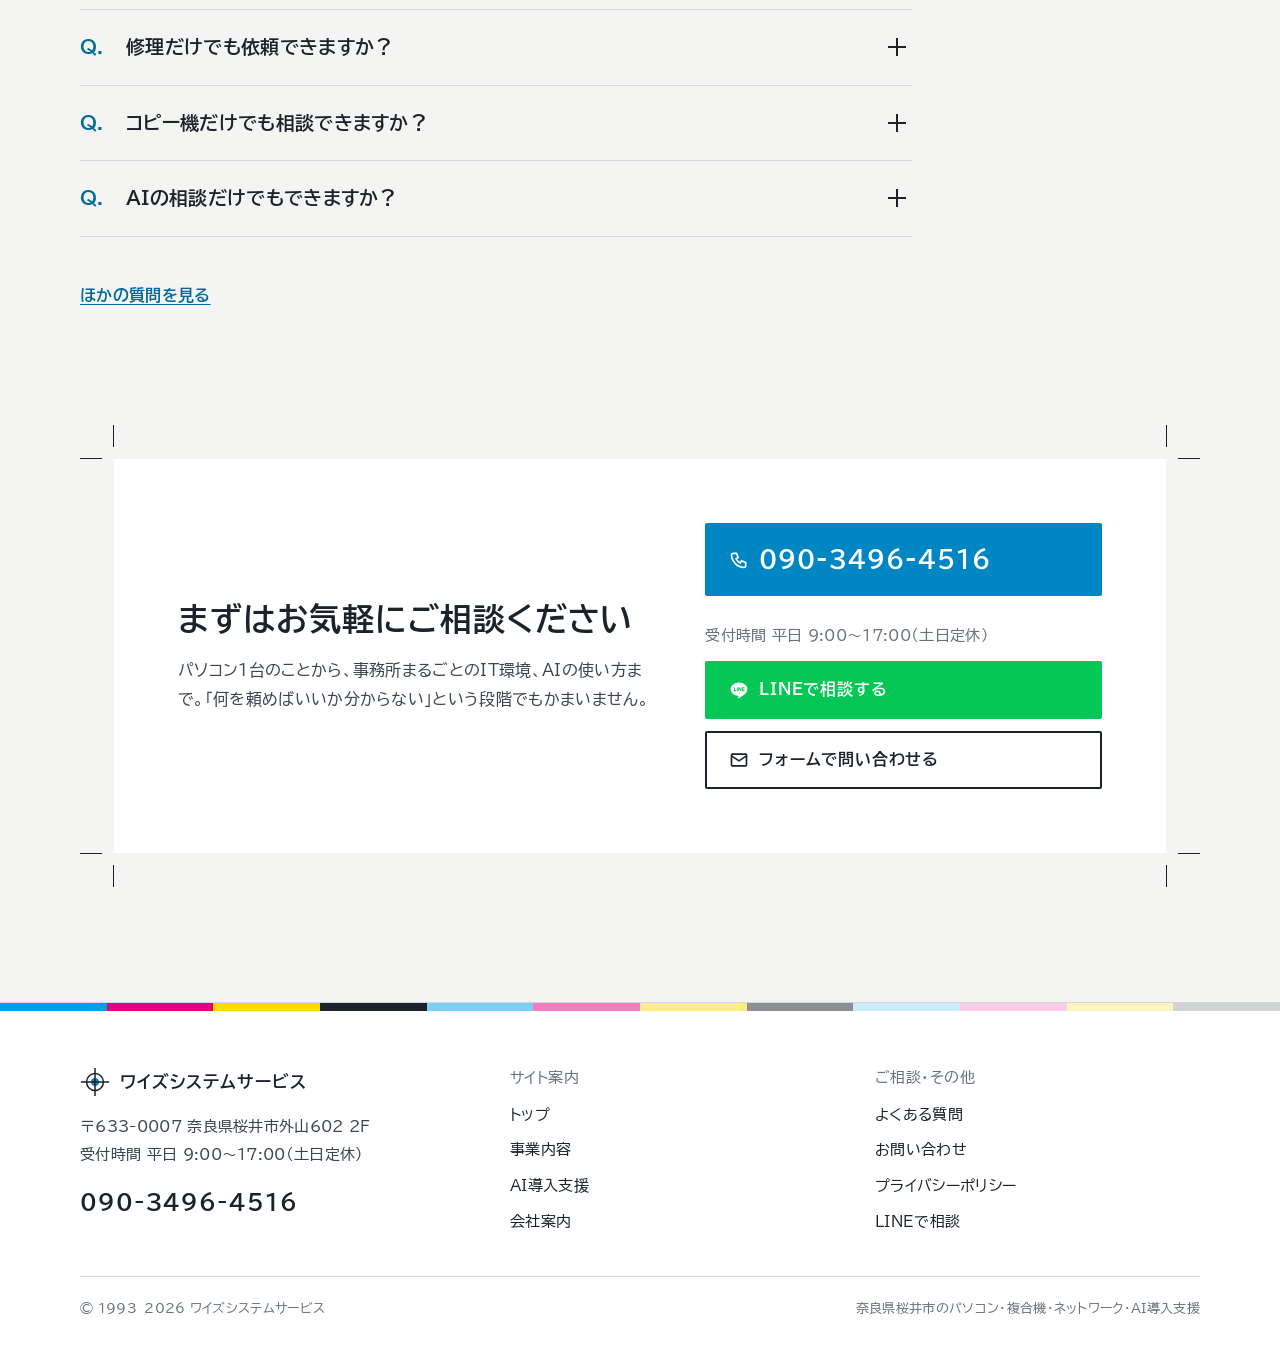
==== commit d654e0c7: "Update index.html" ====
--- a/index.html
+++ b/index.html
@@ -2,845 +2,225 @@
 <html lang="ja">
 <head>
 <meta charset="UTF-8">
-<meta name="viewport" content="width=device-width, initial-scale=1.0">
-<title>ワイズシステムサービス | 奈良県桜井市 OA機器・IT・AI導入支援</title>
-<meta name="description" content="奈良県桜井市のワイズシステムサービス。33年の実績で、パソコン・コピー機・ネットワークからAI導入支援、営業代行まで、中小企業・病院・クリニックをワンストップでサポートします。">
+<meta name="viewport" content="width=device-width, initial-scale=1">
+<title>ワイズシステムサービス｜奈良県桜井市のパソコン・複合機・ネットワーク・AI導入支援</title>
+<meta name="description" content="奈良県桜井市のワイズシステムサービス。1993年創業。パソコン・コピー機・複合機・Wi-Fi・セキュリティから、ホームページ制作・MEO対策・AI導入支援まで、中小企業・病院・クリニックのITをひとつの窓口でサポートします。">
+<link rel="canonical" href="https://www.yzsystemservice.com/">
+<meta property="og:type" content="website">
+<meta property="og:site_name" content="ワイズシステムサービス">
+<meta property="og:title" content="ワイズシステムサービス｜奈良県桜井市のパソコン・複合機・ネットワーク・AI導入支援">
+<meta property="og:description" content="奈良県桜井市のワイズシステムサービス。1993年創業。パソコン・コピー機・複合機・Wi-Fi・セキュリティから、ホームページ制作・MEO対策・AI導入支援まで、中小企業・病院・クリニックのITをひとつの窓口でサポートします。">
+<meta property="og:url" content="https://www.yzsystemservice.com/">
+<meta property="og:locale" content="ja_JP">
+<meta name="theme-color" content="#F4F5F2">
+<link rel="icon" href="/assets/favicon.svg" type="image/svg+xml">
 <link rel="preconnect" href="https://fonts.googleapis.com">
 <link rel="preconnect" href="https://fonts.gstatic.com" crossorigin>
-<link href="https://fonts.googleapis.com/css2?family=Shippori+Mincho:wght@500;600;800&family=Zen+Kaku+Gothic+New:wght@400;500;700;900&family=Space+Mono:wght@400;700&display=swap" rel="stylesheet">
-<style>
-  :root {
-    --bg: #F5F6F2;
-    --surface: #FFFFFF;
-    --surface-alt: #ECEEE7;
-    --ink: #1C2B45;
-    --ink-soft: #4A5670;
-    --ink-faint: #7C879C;
-    --border: #DCDFD5;
-    --gold: #C0923A;
-    --gold-deep: #9C7529;
-    --ai: #17948E;
-    --ai-deep: #0F6C67;
-    --ai-bg: #0E2A2C;
-    --radius: 2px;
-    --maxw: 1180px;
-    font-size: 16px;
-  }
-  * { box-sizing: border-box; }
-  html { scroll-behavior: smooth; }
-  @media (prefers-reduced-motion: reduce) {
-    html { scroll-behavior: auto; }
-    *, *::before, *::after {
-      animation-duration: 0.01ms !important;
-      animation-iteration-count: 1 !important;
-      transition-duration: 0.01ms !important;
-      scroll-behavior: auto !important;
-    }
-  }
-  body {
-    margin: 0;
-    background: var(--bg);
-    color: var(--ink);
-    font-family: "Zen Kaku Gothic New", "Hiragino Kaku Gothic ProN", sans-serif;
-    line-height: 1.8;
-    -webkit-font-smoothing: antialiased;
-  }
-  h1, h2, h3, h4 {
-    font-family: "Shippori Mincho", serif;
-    font-weight: 600;
-    margin: 0;
-    color: var(--ink);
-    letter-spacing: 0.02em;
-  }
-  a { color: inherit; text-decoration: none; }
-  img { max-width: 100%; display: block; }
-  .eyebrow {
-    font-family: "Space Mono", monospace;
-    font-size: 0.72rem;
-    letter-spacing: 0.22em;
-    text-transform: uppercase;
-    color: var(--gold-deep);
-    font-weight: 700;
-  }
-  .eyebrow.ai { color: var(--ai-deep); }
-  .eyebrow.on-dark { color: #E3C57A; }
-  .eyebrow.ai-on-dark { color: #6FD6CE; }
-  .wrap {
-    max-width: var(--maxw);
-    margin: 0 auto;
-    padding: 0 28px;
-  }
-  a:focus-visible,
-  button:focus-visible {
-    outline: 3px solid var(--gold);
-    outline-offset: 3px;
-  }
-  .site-header {
-    position: sticky;
-    top: 0;
-    z-index: 100;
-    background: rgba(245, 246, 242, 0.92);
-    backdrop-filter: blur(6px);
-    border-bottom: 1px solid var(--border);
-  }
-  .site-header .wrap {
-    display: flex;
-    align-items: center;
-    justify-content: space-between;
-    gap: 24px;
-    padding: 16px 28px;
-  }
-  .brand {
-    font-family: "Shippori Mincho", serif;
-    font-weight: 700;
-    font-size: 1.1rem;
-    display: flex;
-    align-items: baseline;
-    gap: 10px;
-    white-space: nowrap;
-    flex-shrink: 0;
-  }
-  .brand small {
-    font-family: "Space Mono", monospace;
-    font-size: 0.6rem;
-    color: var(--ink-faint);
-    letter-spacing: 0.08em;
-    white-space: nowrap;
-  }
-  .nav-links {
-    display: flex;
-    gap: 34px;
-    font-size: 0.88rem;
-    font-weight: 500;
-  }
-  .nav-links a {
-    position: relative;
-    padding: 6px 0;
-  }
-  .nav-links a::after {
-    content: "";
-    position: absolute;
-    left: 0; right: 0; bottom: 0;
-    height: 2px;
-    background: var(--gold);
-    transform: scaleX(0);
-    transform-origin: right;
-    transition: transform 0.25s ease;
-  }
-  .nav-links a:hover::after { transform: scaleX(1); transform-origin: left; }
-  .header-cta {
-    display: flex;
-    align-items: center;
-    gap: 14px;
-  }
-  .tel-quick {
-    font-family: "Space Mono", monospace;
-    font-size: 0.95rem;
-    font-weight: 700;
-    color: var(--ink);
-    white-space: nowrap;
-  }
-  .tel-quick span { display: block; font-size: 0.62rem; font-family: "Zen Kaku Gothic New"; color: var(--ink-faint); font-weight: 500; }
-  .btn {
-    display: inline-flex;
-    align-items: center;
-    gap: 8px;
-    padding: 12px 22px;
-    border-radius: var(--radius);
-    font-weight: 700;
-    font-size: 0.86rem;
-    letter-spacing: 0.02em;
-    border: 1.5px solid transparent;
-    cursor: pointer;
-    transition: transform 0.18s ease, box-shadow 0.18s ease, background 0.18s ease;
-    white-space: nowrap;
-  }
-  .btn-primary {
-    background: var(--ink);
-    color: #fff;
-  }
-  .btn-primary:hover { transform: translateY(-2px); box-shadow: 0 10px 22px rgba(28,43,69,0.28); }
-  .btn-gold {
-    background: var(--gold);
-    color: #241A05;
-  }
-  .btn-gold:hover { transform: translateY(-2px); box-shadow: 0 10px 22px rgba(192,146,58,0.35); }
-  .btn-outline {
-    background: transparent;
-    border-color: var(--ink);
-    color: var(--ink);
-  }
-  .btn-outline:hover { background: var(--ink); color: #fff; }
-  .btn-ai {
-    background: var(--ai);
-    color: #F4FFFE;
-  }
-  .btn-ai:hover { transform: translateY(-2px); box-shadow: 0 10px 22px rgba(23,148,142,0.35); }
-  .btn-ai-outline {
-    background: transparent;
-    border-color: rgba(255,255,255,0.4);
-    color: #fff;
-  }
-  .btn-ai-outline:hover { background: rgba(255,255,255,0.12); }
-  .menu-toggle { display: none; }
-  .hero {
-    position: relative;
-    padding: 88px 0 84px;
-    overflow: hidden;
-  }
-  .hero-grid {
-    display: grid;
-    grid-template-columns: 1.15fr 0.85fr;
-    gap: 56px;
-    align-items: center;
-  }
-  .hero h1 {
-    font-size: clamp(2.1rem, 3.6vw, 3.1rem);
-    line-height: 1.42;
-    margin: 18px 0 22px;
-  }
-  .hero h1 .accent { color: var(--gold-deep); }
-  .hero p.lead {
-    font-size: 1.05rem;
-    color: var(--ink-soft);
-    max-width: 46ch;
-    margin-bottom: 34px;
-  }
-  .hero-ctas {
-    display: flex;
-    gap: 14px;
-    flex-wrap: wrap;
-    margin-bottom: 46px;
-  }
-  .timeline {
-    position: relative;
-    height: 3px;
-    background: var(--border);
-    border-radius: 2px;
-    margin: 0 4px 10px;
-  }
-  .timeline::before {
-    content: "";
-    position: absolute;
-    left: 0; top: 0; bottom: 0;
-    width: 100%;
-    background: linear-gradient(90deg, var(--gold-deep), var(--gold));
-    border-radius: 2px;
-    transform-origin: left;
-    animation: growline 1.6s cubic-bezier(.2,.7,.2,1) both;
-    animation-delay: 0.3s;
-  }
-  @keyframes growline { from { transform: scaleX(0); } to { transform: scaleX(1); } }
-  .timeline-labels {
-    display: flex;
-    justify-content: space-between;
-    font-family: "Space Mono", monospace;
-    font-size: 0.76rem;
-    color: var(--ink-faint);
-  }
-  .timeline-labels .now { color: var(--gold-deep); font-weight: 700; }
-  .hero-panel {
-    background: var(--ink);
-    border-radius: var(--radius);
-    padding: 40px 34px;
-    color: #fff;
-    position: relative;
-    overflow: hidden;
-  }
-  .hero-panel::before {
-    content: "";
-    position: absolute;
-    right: -60px; top: -60px;
-    width: 220px; height: 220px;
-    border: 1px solid rgba(192,146,58,0.35);
-    border-radius: 50%;
-  }
-  .hero-panel .num {
-    font-family: "Shippori Mincho", serif;
-    font-size: 4.6rem;
-    font-weight: 800;
-    color: var(--gold);
-    line-height: 1;
-  }
-  .hero-panel .num-label {
-    font-size: 0.92rem;
-    color: #D8DCE6;
-    margin: 6px 0 26px;
-  }
-  .hero-panel-list {
-    list-style: none;
-    padding: 0;
-    margin: 0;
-    border-top: 1px solid rgba(255,255,255,0.15);
-  }
-  .hero-panel-list li {
-    display: flex;
-    justify-content: space-between;
-    padding: 13px 0;
-    border-bottom: 1px solid rgba(255,255,255,0.15);
-    font-size: 0.88rem;
-    color: #E7E9EF;
-  }
-  .hero-panel-list li span:last-child { color: #A9B2C4; font-family: "Space Mono", monospace; font-size: 0.78rem; }
-  section { padding: 96px 0; }
-  .section-head {
-    max-width: 640px;
-    margin-bottom: 56px;
-  }
-  .section-head h2 {
-    font-size: clamp(1.6rem, 2.6vw, 2.1rem);
-    margin-top: 14px;
-  }
-  .section-alt { background: var(--surface-alt); }
-  .pain-grid {
-    display: grid;
-    grid-template-columns: repeat(3, 1fr);
-    gap: 1px;
-    background: var(--border);
-    border: 1px solid var(--border);
-  }
-  .pain-item {
-    background: var(--surface);
-    padding: 34px 30px;
-    display: flex;
-    gap: 18px;
-    align-items: flex-start;
-  }
-  .pain-icon {
-    font-size: 1.6rem;
-    line-height: 1;
-    flex-shrink: 0;
-  }
-  .pain-item p { margin: 0; font-weight: 700; font-size: 0.98rem; }
-  .pain-close {
-    text-align: center;
-    margin-top: 48px;
-    font-family: "Shippori Mincho", serif;
-    font-size: 1.25rem;
-  }
-  .pain-close strong { color: var(--gold-deep); }
-  .reasons {
-    display: flex;
-    flex-direction: column;
-  }
-  .reason-row {
-    display: grid;
-    grid-template-columns: 110px 1fr;
-    align-items: center;
-    padding: 34px 0;
-    border-top: 1px solid var(--border);
-    gap: 30px;
-  }
-  .reason-row:last-child { border-bottom: 1px solid var(--border); }
-  .reason-num {
-    font-family: "Space Mono", monospace;
-    font-size: 2.1rem;
-    font-weight: 700;
-    color: var(--gold);
-  }
-  .reason-row h3 { font-size: 1.15rem; margin-bottom: 8px; }
-  .reason-row p { margin: 0; color: var(--ink-soft); max-width: 62ch; }
-  .service-grid {
-    display: grid;
-    grid-template-columns: repeat(3, 1fr);
-    gap: 20px;
-  }
-  .service-card {
-    background: var(--surface);
-    border: 1px solid var(--border);
-    border-radius: var(--radius);
-    padding: 30px 24px;
-    transition: transform 0.2s ease, box-shadow 0.2s ease, border-color 0.2s ease;
-  }
-  .service-card:hover {
-    transform: translateY(-4px);
-    box-shadow: 0 16px 30px rgba(28,43,69,0.1);
-    border-color: var(--gold);
-  }
-  .service-icon { font-size: 1.7rem; margin-bottom: 16px; }
-  .service-card h3 { font-size: 1rem; margin-bottom: 8px; font-family: "Zen Kaku Gothic New"; font-weight: 700; }
-  .service-card p { margin: 0; font-size: 0.86rem; color: var(--ink-soft); }
-  .staff-lead {
-    max-width: 720px;
-    margin: 0 auto 64px;
-    text-align: center;
-  }
-  .staff-quote {
-    font-family: "Shippori Mincho", serif;
-    font-size: 1.3rem;
-    line-height: 1.9;
-    margin-bottom: 18px;
-  }
-  .staff-name { font-weight: 700; }
-  .staff-role { color: var(--ink-faint); font-size: 0.84rem; }
-  .team-bar {
-    display: grid;
-    grid-template-columns: repeat(3, 1fr);
-    gap: 1px;
-    background: var(--border);
-    border: 1px solid var(--border);
-  }
-  .team-bar-item {
-    background: var(--surface);
-    padding: 30px 26px;
-    display: flex;
-    gap: 16px;
-    align-items: flex-start;
-  }
-  .team-bar-icon { font-size: 1.5rem; line-height: 1; flex-shrink: 0; }
-  .team-bar-item h4 { font-size: 0.96rem; margin: 0 0 6px; font-family: "Zen Kaku Gothic New"; font-weight: 700; }
-  .team-bar-item p { margin: 0; font-size: 0.84rem; color: var(--ink-soft); }
-  .ai-section {
-    background: var(--ai-bg);
-    color: #EAF6F5;
-    position: relative;
-    overflow: hidden;
-  }
-  .ai-section::before {
-    content: "";
-    position: absolute;
-    inset: 0;
-    background-image:
-      linear-gradient(rgba(111,214,206,0.08) 1px, transparent 1px),
-      linear-gradient(90deg, rgba(111,214,206,0.08) 1px, transparent 1px);
-    background-size: 42px 42px;
-    mask-image: radial-gradient(ellipse at top right, black, transparent 70%);
-  }
-  .ai-section .wrap { position: relative; z-index: 1; }
-  .ai-section .section-head h2 { color: #fff; }
-  .ai-section .section-head p { color: #B9D6D3; }
-  .ai-grid {
-    display: grid;
-    grid-template-columns: repeat(4, 1fr);
-    gap: 1px;
-    background: rgba(255,255,255,0.12);
-    border: 1px solid rgba(255,255,255,0.12);
-  }
-  .ai-card {
-    background: #0F3335;
-    padding: 30px 20px;
-    min-height: 200px;
-    display: flex;
-    flex-direction: column;
-    justify-content: space-between;
-  }
-  .ai-card .tag {
-    font-family: "Space Mono", monospace;
-    font-size: 0.68rem;
-    color: #6FD6CE;
-    letter-spacing: 0.1em;
-  }
-  .ai-card h3 {
-    font-family: "Zen Kaku Gothic New";
-    font-weight: 700;
-    font-size: 0.96rem;
-    color: #fff;
-    margin: 14px 0 10px;
-    line-height: 1.6;
-  }
-  .ai-card p { font-size: 0.8rem; color: #A8C7C4; margin: 0; }
-  .ai-cta { text-align: center; margin-top: 52px; }
-  .faq-list { border-top: 1px solid var(--border); }
-  .faq-item { border-bottom: 1px solid var(--border); }
-  .faq-q {
-    width: 100%;
-    background: none;
-    border: none;
-    text-align: left;
-    padding: 26px 4px;
-    display: flex;
-    align-items: center;
-    justify-content: space-between;
-    gap: 20px;
-    font-size: 1rem;
-    font-weight: 700;
-    font-family: "Zen Kaku Gothic New";
-    color: var(--ink);
-  }
-  .faq-q .q-mark {
-    font-family: "Shippori Mincho", serif;
-    color: var(--gold-deep);
-    font-size: 1.2rem;
-    flex-shrink: 0;
-  }
-  .faq-q .plus {
-    font-size: 1.3rem;
-    color: var(--ink-faint);
-    transition: transform 0.25s ease;
-    flex-shrink: 0;
-  }
-  .faq-item[open] .plus { transform: rotate(45deg); }
-  .faq-item summary { cursor: pointer; list-style: none; }
-  .faq-item summary::-webkit-details-marker { display: none; }
-  .faq-a {
-    padding: 0 4px 28px 34px;
-    color: var(--ink-soft);
-    font-size: 0.92rem;
-    max-width: 66ch;
-  }
-  .contact-section {
-    background: var(--ink);
-    color: #fff;
-  }
-  .contact-inner {
-    text-align: center;
-    max-width: 640px;
-    margin: 0 auto;
-  }
-  .contact-inner .eyebrow { color: #E3C57A; }
-  .contact-inner h2 { color: #fff; margin: 16px 0 20px; font-size: clamp(1.7rem, 3vw, 2.3rem); }
-  .contact-inner p { color: #C6CCDA; margin-bottom: 40px; }
-  .contact-ctas {
-    display: flex;
-    gap: 16px;
-    justify-content: center;
-    flex-wrap: wrap;
-    margin-bottom: 56px;
-  }
-  .contact-ctas .btn { padding: 16px 30px; font-size: 0.92rem; }
-  .contact-info {
-    display: grid;
-    grid-template-columns: repeat(4, 1fr);
-    gap: 1px;
-    background: rgba(255,255,255,0.14);
-    border: 1px solid rgba(255,255,255,0.14);
-    text-align: left;
-  }
-  .contact-info div {
-    background: #202F4B;
-    padding: 22px 20px;
-  }
-  .contact-info .label {
-    font-family: "Space Mono", monospace;
-    font-size: 0.68rem;
-    color: #8C97AE;
-    letter-spacing: 0.1em;
-    margin-bottom: 8px;
-  }
-  .contact-info .val { font-size: 0.9rem; color: #EDEFF5; }
-  footer {
-    background: #141F33;
-    color: #8C97AE;
-    padding: 30px 0;
-    font-size: 0.78rem;
-  }
-  footer .wrap {
-    display: flex;
-    justify-content: space-between;
-    align-items: center;
-    flex-wrap: wrap;
-    gap: 12px;
-  }
-  footer a:hover { color: #fff; }
-  .mobile-cta-bar {
-    display: none;
-  }
-  .reveal {
-    opacity: 0;
-    transform: translateY(18px);
-    transition: opacity 0.7s ease, transform 0.7s ease;
-  }
-  .reveal.is-visible {
-    opacity: 1;
-    transform: translateY(0);
-  }
-  @media (max-width: 980px) {
-    .hero-grid { grid-template-columns: 1fr; }
-    .pain-grid { grid-template-columns: repeat(2, 1fr); }
-    .service-grid { grid-template-columns: repeat(2, 1fr); }
-    .ai-grid { grid-template-columns: repeat(2, 1fr); }
-    .team-bar { grid-template-columns: 1fr; }
-    .contact-info { grid-template-columns: repeat(2, 1fr); }
-    .nav-links { display: none; }
-  }
-  @media (max-width: 640px) {
-    .wrap { padding: 0 20px; }
-    section { padding: 68px 0; }
-    .header-cta .btn-outline { display: none; }
-    .pain-grid { grid-template-columns: 1fr; }
-    .service-grid { grid-template-columns: 1fr; }
-    .ai-grid { grid-template-columns: 1fr; }
-    .team-bar { grid-template-columns: 1fr; }
-    .contact-info { grid-template-columns: 1fr; }
-    .reason-row { grid-template-columns: 60px 1fr; }
-    .reason-num { font-size: 1.5rem; }
-    .contact-ctas { flex-direction: column; align-items: stretch; }
-    body { padding-bottom: 72px; }
-    .mobile-cta-bar {
-      display: flex;
-      position: fixed;
-      bottom: 0; left: 0; right: 0;
-      z-index: 200;
-      background: #fff;
-      border-top: 1px solid var(--border);
-    }
-    .mobile-cta-bar a {
-      flex: 1;
-      text-align: center;
-      padding: 14px 6px;
-      font-size: 0.76rem;
-      font-weight: 700;
-      display: flex;
-      flex-direction: column;
-      align-items: center;
-      gap: 4px;
-      border-right: 1px solid var(--border);
-    }
-    .mobile-cta-bar a:last-child { border-right: none; }
-    .mobile-cta-bar a.primary { background: var(--ink); color: #fff; }
-    .mobile-cta-bar a.line { background: #EDEEE7; color: var(--ink); }
-    .mobile-cta-bar a.form { color: var(--ink); }
-  }
-</style>
+<link href="https://fonts.googleapis.com/css2?family=BIZ+UDPGothic:wght@400;700&display=swap" rel="stylesheet">
+<link rel="stylesheet" href="/assets/site.css">
+<script type="application/ld+json">{"@context":"https://schema.org","@type":"LocalBusiness","name":"ワイズシステムサービス","url":"https://www.yzsystemservice.com/","telephone":"+81-90-3496-4516","foundingDate":"1993","founder":{"@type":"Person","name":"山本 貫太"},"address":{"@type":"PostalAddress","postalCode":"633-0007","addressRegion":"奈良県","addressLocality":"桜井市","streetAddress":"外山602 2F","addressCountry":"JP"},"openingHoursSpecification":[{"@type":"OpeningHoursSpecification","dayOfWeek":["Monday","Tuesday","Wednesday","Thursday","Friday"],"opens":"09:00","closes":"17:00"}],"areaServed":"奈良県桜井市"}</script>
 </head>
 <body>
+<a class="skip-link" href="#main">本文へ移動</a>
 <header class="site-header">
   <div class="wrap">
-    <div class="brand">
-      ワイズシステムサービス
-    </div>
-    <nav class="nav-links">
-      <a href="#worries">お悩み</a>
-      <a href="#reasons">選ばれる理由</a>
-      <a href="#services">サービス</a>
-      <a href="#staff">スタッフ</a>
-      <a href="#ai">AI導入支援</a>
-      <a href="#faq">よくある質問</a>
+    <a class="brand" href="/" aria-label="ワイズシステムサービス トップページ"><svg class="brand-mark" viewBox="0 0 32 32" fill="none" stroke="currentColor" stroke-width="1.6" aria-hidden="true"><circle cx="16" cy="16" r="9"/><circle cx="16" cy="16" r="4.2" fill="#0086C3" stroke="none"/><path d="M16 1v30M1 16h30"/></svg><span class="brand-name">ワイズシステムサービス<small>奈良県桜井市　IT・OA機器サポート</small></span></a>
+    <button class="nav-toggle" type="button" aria-expanded="false" aria-controls="global-nav"><span class="nav-toggle-bars" aria-hidden="true"><span></span></span><span class="nav-toggle-label">メニュー</span></button>
+    <nav class="global-nav" id="global-nav" aria-label="メインメニュー">
+      <ul>
+        <li><a href="/services/">事業内容</a></li><li><a href="/ai/">AI導入支援</a></li><li><a href="/company/">会社案内</a></li><li><a href="/faq/">よくある質問</a></li><li><a href="/contact/">お問い合わせ</a></li>
+      </ul>
     </nav>
-    <div class="header-cta">
-      <a href="tel:09034964516" class="tel-quick">
-        <span>お電話</span>090-3496-4516
-      </a>
-      <a href="#contact" class="btn btn-primary">お問い合わせ</a>
-    </div>
+    <a class="header-tel" href="tel:09034964516"><strong>090-3496-4516</strong><span>平日 9:00〜17:00</span></a>
   </div>
 </header>
-<section class="hero">
-  <div class="wrap hero-grid">
-    <div>
-      <p class="eyebrow">奈良県桜井市 / 創業1993年 / IT・OA機器サポート</p>
-      <h1>33年の<span class="accent">信頼</span>と<span class="accent">実績</span>。</h1>
-      <p class="lead">パソコン・コピー機・ネットワークからAIまで。<br>中小企業・病院・クリニックのITを、ワンストップでサポートします。</p>
-      <div class="timeline" aria-hidden="true"></div>
-      <div class="timeline-labels">
-        <span>1993 創業</span>
-        <span class="now">2026 現在 ―― 33年</span>
-      </div>
-      <div class="hero-ctas" style="margin-top:38px;">
-        <a href="tel:09034964516" class="btn btn-gold">📞 電話する</a>
-        <a href="#contact" class="btn btn-outline">💬 LINE相談</a>
-        <a href="#contact" class="btn btn-outline">✉ お問い合わせ</a>
-      </div>
-    </div>
-    <div class="hero-panel">
-      <p class="eyebrow on-dark">TRUST TIMELINE</p>
-      <div class="num">33<span style="font-size:1.6rem;">年</span></div>
-      <p class="num-label">地域密着でお応えしてきた歳月</p>
-      <ul class="hero-panel-list">
-        <li><span>対応エリア</span><span>奈良県桜井市 中心</span></li>
-        <li><span>対応業種</span><span>中小企業・病院・クリニック</span></li>
-        <li><span>受付時間</span><span>平日 09:00–17:00</span></li>
-        <li><span>取扱範囲</span><span>OA機器 〜 AI導入</span></li>
-      </ul>
-    </div>
-  </div>
-</section>
-<section id="worries" class="section-alt">
-  <div class="wrap">
-    <div class="section-head reveal">
-      <p class="eyebrow">SUCH TROUBLES?</p>
-      <h2>こんなお悩みありませんか？</h2>
-    </div>
-    <div class="pain-grid reveal">
-      <div class="pain-item"><span class="pain-icon">🖥️</span><p>パソコンが遅い・故障した</p></div>
-      <div class="pain-item"><span class="pain-icon">🖨️</span><p>コピー機のコストを見直したい</p></div>
-      <div class="pain-item"><span class="pain-icon">📶</span><p>Wi-Fiが不安定</p></div>
-      <div class="pain-item"><span class="pain-icon">🌍</span><p>ホームページを作りたい</p></div>
-      <div class="pain-item"><span class="pain-icon">🤖</span><p>AIを業務に活用したい</p></div>
-      <div class="pain-item"><span class="pain-icon">🧑‍💼</span><p>IT担当者がいない</p></div>
-    </div>
-    <p class="pain-close reveal">そのお悩み、<strong>ワイズシステムサービス</strong>がまとめて解決します。</p>
-  </div>
-</section>
-<section id="reasons">
-  <div class="wrap">
-    <div class="section-head reveal">
-      <p class="eyebrow">WHY US</p>
-      <h2>選ばれる5つの理由</h2>
-    </div>
-    <div class="reasons reveal">
-      <div class="reason-row">
-        <div class="reason-num">01</div>
-        <div><h3>地域密着33年の実績</h3><p>奈良県桜井市を拠点に、創業以来ずっと地域のお客様のIT環境を支えてきました。</p></div>
-      </div>
-      <div class="reason-row">
-        <div class="reason-num">02</div>
-        <div><h3>困った時にすぐ対応</h3><p>「今すぐ何とかしてほしい」に応える、迅速なフットワークが強みです。</p></div>
-      </div>
-      <div class="reason-row">
-        <div class="reason-num">03</div>
-        <div><h3>OA機器からAIまでワンストップ</h3><p>複数の業者に頼らず、日常のIT機器からAI導入まで一社で完結できます。</p></div>
-      </div>
-      <div class="reason-row">
-        <div class="reason-num">04</div>
-        <div><h3>わかりやすい提案</h3><p>専門用語に頼らず、必要な理由と選択肢が伝わる説明を心がけています。</p></div>
-      </div>
-      <div class="reason-row">
-        <div class="reason-num">05</div>
-        <div><h3>導入後も安心のサポート</h3><p>導入して終わりではなく、その後の運用まで長く伴走します。</p></div>
-      </div>
-    </div>
-  </div>
-</section>
-<section id="services" class="section-alt">
-  <div class="wrap">
-    <div class="section-head reveal">
-      <p class="eyebrow">SERVICES</p>
-      <h2>サービス一覧</h2>
-    </div>
-    <div class="service-grid reveal">
-      <div class="service-card"><div class="service-icon">💻</div><h3>パソコン販売・設定</h3><p>新品・中古の選定から初期設定まで対応します。</p></div>
-      <div class="service-card"><div class="service-icon">🖨️</div><h3>コピー機・複合機</h3><p>コストとスペック、両面から最適な機種をご提案。</p></div>
-      <div class="service-card"><div class="service-icon">🌐</div><h3>Wi-Fi・ネットワーク構築</h3><p>安定した通信環境をオフィスに構築します。</p></div>
-      <div class="service-card"><div class="service-icon">🔒</div><h3>セキュリティ対策</h3><p>情報漏洩や不正アクセスへの備えをサポート。</p></div>
-      <div class="service-card"><div class="service-icon">🎥</div><h3>防犯カメラ</h3><p>店舗・オフィスの安全を映像で見守ります。</p></div>
-      <div class="service-card"><div class="service-icon">🌍</div><h3>ホームページ制作</h3><p>会社・店舗の魅力を伝えるサイトを制作します。</p></div>
-      <div class="service-card"><div class="service-icon">📈</div><h3>MEO対策</h3><p>Googleマップでの集客力向上を支援します。</p></div>
-      <div class="service-card"><div class="service-icon">🤖</div><h3>AI導入支援</h3><p>業務にAIを取り入れるところから伴走します。</p></div>
-      <div class="service-card"><div class="service-icon">🤝</div><h3>営業代行</h3><p>新規開拓やアポイント獲得など、営業活動を代行いたします。</p></div>
-      <div class="service-card"><div class="service-icon">🎁</div><h3>電化製品・オフィス家具・ギフト</h3><p>家電やオフィス家具、ギフト用品の販売も承っております。</p></div>
-    </div>
-  </div>
-</section>
-<section id="staff">
-  <div class="wrap">
-    <div class="section-head reveal">
-      <p class="eyebrow">OUR TEAM</p>
-      <h2>サポート体制</h2>
-    </div>
-    <div class="staff-lead reveal">
-      <p class="staff-quote">「地域の皆様の“困った”に、いちばん近い場所で応える会社でありたい。」</p>
-      <p class="staff-name">代表　山本 貫太</p>
-      <p class="staff-role">1993年の創業以来、奈良県桜井市を拠点に地域のIT環境を支えてまいりました。</p>
-    </div>
-    <div class="team-bar reveal">
-      <div class="team-bar-item">
-        <span class="team-bar-icon">🧑‍💼</span>
-        <div><h4>営業担当</h4><p>お悩みを丁寧にヒアリングし、最適な提案をいたします。</p></div>
-      </div>
-      <div class="team-bar-item">
-        <span class="team-bar-icon">🛠️</span>
-        <div><h4>技術担当</h4><p>設置からトラブル対応まで、現場で頼れるチームです。</p></div>
-      </div>
-      <div class="team-bar-item">
-        <span class="team-bar-icon">☎️</span>
-        <div><h4>サポート担当</h4><p>導入後のご相談やご質問に、いつでも対応いたします。</p></div>
-      </div>
-    </div>
-  </div>
-</section>
-<section id="ai" class="ai-section">
-  <div class="wrap">
-    <div class="section-head reveal">
-      <p class="eyebrow ai-on-dark">NEW / AI SERVICES</p>
-      <h2>AIサービス</h2>
-      <p style="margin-top:14px;">33年のIT実績を土台に、新たに始まった取り組みです。</p>
-    </div>
-    <div class="ai-grid reveal">
-      <div class="ai-card">
-        <p class="tag">01</p>
-        <h3>ChatGPT導入支援</h3>
-        <p>業務に合わせた導入設計と初期設定をサポートします。</p>
-      </div>
-      <div class="ai-card">
-        <p class="tag">02</p>
-        <h3>AI業務効率化</h3>
-        <p>日々の作業をAIで見直し、時間を生み出します。</p>
-      </div>
-      <div class="ai-card">
-        <p class="tag">03</p>
-        <h3>AI動画制作</h3>
-        <p>AIを活用した映像制作で、発信力を高めます。</p>
-      </div>
-      <div class="ai-card">
-        <p class="tag">04</p>
-        <h3>AI活用研修</h3>
-        <p>社内でAIを使いこなすための研修を行います。</p>
-      </div>
-    </div>
-    <div class="ai-cta reveal">
-      <a href="#contact" class="btn btn-ai">🤖 AIについて相談する</a>
-    </div>
-  </div>
-</section>
-<section id="faq" class="section-alt">
-  <div class="wrap">
-    <div class="section-head reveal">
-      <p class="eyebrow">FAQ</p>
-      <h2>よくある質問</h2>
-    </div>
-    <div class="faq-list reveal">
-      <details class="faq-item">
-        <summary class="faq-q"><span><span class="q-mark">Q.</span> パソコン1台からでも大丈夫？</span><span class="plus">＋</span></summary>
-        <p class="faq-a">はい、大丈夫です。1台からのご相談も承っておりますので、お気軽にお問い合わせください。</p>
-      </details>
-      <details class="faq-item">
-        <summary class="faq-q"><span><span class="q-mark">Q.</span> 修理だけでも依頼できる？</span><span class="plus">＋</span></summary>
-        <p class="faq-a">はい、修理のみのご依頼も承っております。まずは症状をお聞かせください。</p>
-      </details>
-      <details class="faq-item">
-        <summary class="faq-q"><span><span class="q-mark">Q.</span> コピー機だけでも相談できる？</span><span class="plus">＋</span></summary>
-        <p class="faq-a">はい、コピー機・複合機のみのご相談も可能です。コスト見直しのご相談も歓迎です。</p>
-      </details>
-      <details class="faq-item">
-        <summary class="faq-q"><span><span class="q-mark">Q.</span> AIの相談だけでも可能？</span><span class="plus">＋</span></summary>
-        <p class="faq-a">はい、可能です。「何から始めればいいかわからない」という段階からご相談いただけます。</p>
-      </details>
-    </div>
-  </div>
-</section>
-<section id="contact" class="contact-section">
-  <div class="wrap">
-    <div class="contact-inner">
-      <p class="eyebrow">CONTACT</p>
-      <h2>まずはお気軽にご相談ください。</h2>
-      <p>パソコン1台のご相談から、AI導入のご相談まで。<br>どんな内容でも、まずはお話をお聞かせください。</p>
-      <div class="contact-ctas">
-        <a href="tel:09034964516" class="btn btn-gold">📞 電話する</a>
-        <a href="#" class="btn btn-ai-outline">💬 LINEで相談</a>
-        <a href="#" class="btn btn-ai-outline">✉ お問い合わせフォーム</a>
-      </div>
-    </div>
-    <div class="contact-info reveal">
-      <div><p class="label">TEL</p><p class="val">090-3496-4516</p></div>
-      <div><p class="label">受付時間</p><p class="val">平日 09:00–17:00</p></div>
-      <div><p class="label">定休日</p><p class="val">土曜日・日曜日</p></div>
-      <div><p class="label">所在地</p><p class="val">奈良県桜井市外山602 2F</p></div>
-    </div>
-  </div>
-</section>
-<footer>
-  <div class="wrap">
-    <span>Copyright © ワイズシステムサービス</span>
-    <a href="https://yzsystemservice.com/privacy">プライバシーポリシー</a>
+<main id="main">
+<section class="hero" aria-labelledby="hero-title">
+  <div class="wrap">
+    <div class="hero-sheet proof">
+      <span class="trim trim-tl" aria-hidden="true"></span><span class="trim trim-tr" aria-hidden="true"></span><span class="trim trim-bl" aria-hidden="true"></span><span class="trim trim-br" aria-hidden="true"></span>
+      <div class="hero-title">
+        <p class="hero-meta">奈良県桜井市　1993年創業</p>
+        <h1 id="hero-title"><span class="line">事務所のITの<wbr>困りごと、</span><span class="line">まとめて<wbr>引き受けます。</span></h1>
+      </div>
+      <div>
+        <p class="hero-lead">パソコン、コピー機・複合機、Wi-Fiから、ホームページやAIの活用まで。中小企業・病院・クリニックのIT環境を、ひとつの窓口でサポートします。</p>
+        <div class="btn-group">
+          <a class="btn btn-tel" href="tel:09034964516"><svg viewBox="0 0 24 24" fill="none" stroke="currentColor" stroke-width="2" aria-hidden="true"><path d="M5 4h4l2 5-2.5 1.5a11 11 0 0 0 5 5L15 13l5 2v4a2 2 0 0 1-2 2A16 16 0 0 1 3 6a2 2 0 0 1 2-2"/></svg>電話で相談する</a>
+          <a class="btn btn-ghost" href="/contact/"><svg viewBox="0 0 24 24" fill="none" stroke="currentColor" stroke-width="2" aria-hidden="true"><rect x="3" y="5" width="18" height="14" rx="1"/><path d="m3 7 9 6 9-6"/></svg>フォームで問い合わせる</a>
+        </div>
+      </div>
+      <aside class="ticket" aria-label="ワイズシステムサービスの概要">
+        <div class="ticket-head"><strong>ご相談窓口</strong><span>ワイズシステムサービス</span></div>
+        <dl>
+          <div class="ticket-row"><dt>対応エリア</dt><dd>奈良県桜井市を中心に</dd></div>
+          <div class="ticket-row"><dt>対応業種</dt><dd>中小企業・病院・クリニック</dd></div>
+          <div class="ticket-row"><dt>取扱範囲</dt><dd>OA機器からAI導入まで</dd></div>
+          <div class="ticket-row"><dt>受付時間</dt><dd>平日 9:00〜17:00</dd></div>
+        </dl>
+        <div class="ticket-years"><b>33<small>年</small></b><span>1993年の創業から、地域の事務所を支えています</span></div>
+      </aside>
+      <div class="hero-colorbar"><div class="colorbar" aria-hidden="true"><i></i><i></i><i></i><i></i><i></i><i></i><i></i><i></i><i></i><i></i><i></i><i></i></div></div>
+    </div>
+  </div>
+</section>
+
+<section class="section" aria-labelledby="worries-title">
+  <div class="wrap">
+    <div class="section-head">
+      <h2 id="worries-title">こんなことで困っていませんか</h2>
+    </div>
+    <ul class="checklist">
+      <li><span class="check-box" aria-hidden="true"></span>パソコンが遅い、急に動かなくなった</li>
+      <li><span class="check-box" aria-hidden="true"></span>コピー機の毎月のコストを見直したい</li>
+      <li><span class="check-box" aria-hidden="true"></span>Wi-Fiがよく途切れる</li>
+      <li><span class="check-box" aria-hidden="true"></span>ホームページを作りたい、直したい</li>
+      <li><span class="check-box" aria-hidden="true"></span>AIを仕事に使ってみたい</li>
+      <li><span class="check-box" aria-hidden="true"></span>社内にITに詳しい人がいない</li>
+    </ul>
+    <p class="checklist-close">ひとつでも当てはまれば、<strong>ワイズシステムサービス</strong>にご相談ください。機器ごとに業者を探す必要はありません。</p>
+  </div>
+</section>
+
+<section class="section section-white" aria-labelledby="biz-title">
+  <div class="wrap">
+    <div class="section-head">
+      <h2 id="biz-title">事業内容</h2>
+      <p>毎日使う機器から、集客、AIまで。4つの分野でお手伝いしています。</p>
+    </div>
+    <div class="biz-index">
+      <a class="biz-row" href="/services/#office">
+  <h3>オフィス機器<small>パソコン・複合機・家具</small></h3>
+  <div><ul class="biz-items"><li>パソコン販売・設定</li><li>コピー機・複合機</li><li>家電・オフィス家具・事務用品・ギフト</li></ul><p class="biz-desc">毎日使う機器を、選ぶところから設置・設定、故障したときの対応まで。</p></div>
+  <span class="biz-more">詳しく見る</span>
+</a><a class="biz-row" href="/services/#network">
+  <h3>ネットワーク・セキュリティ<small>Wi-Fi・セキュリティ・防犯カメラ</small></h3>
+  <div><ul class="biz-items"><li>Wi-Fi・ネットワーク構築</li><li>セキュリティ対策</li><li>防犯カメラ</li></ul><p class="biz-desc">つながらない、遅い、不安。事務所の通信と安全の悩みを解決します。</p></div>
+  <span class="biz-more">詳しく見る</span>
+</a><a class="biz-row" href="/services/#web">
+  <h3>Web・集客<small>ホームページ・MEO・営業代行</small></h3>
+  <div><ul class="biz-items"><li>ホームページ制作</li><li>MEO対策</li><li>営業代行</li></ul><p class="biz-desc">お店や会社を、見つけてもらい、選んでもらうためのお手伝い。</p></div>
+  <span class="biz-more">詳しく見る</span>
+</a><a class="biz-row" href="/ai/">
+  <h3>AI導入支援<small>ChatGPT・業務効率化・研修</small></h3>
+  <div><ul class="biz-items"><li>ChatGPT導入支援</li><li>AI業務効率化</li><li>AI動画制作</li><li>AI活用研修</li></ul><p class="biz-desc">33年のITサポートを土台に始めた、新しい取り組みです。</p></div>
+  <span class="biz-more">詳しく見る</span>
+</a>
+    </div>
+  </div>
+</section>
+
+<section class="section" aria-labelledby="reasons-title">
+  <div class="wrap">
+    <div class="section-head">
+      <h2 id="reasons-title">ワイズシステムサービスが選ばれる理由</h2>
+    </div>
+    <div class="reasons">
+      <div class="reason"><h3>地域密着で33年</h3><p>1993年の創業以来、奈良県桜井市を拠点に、地域の会社やお店のIT環境を支えてきました。</p></div>
+      <div class="reason"><h3>困ったときに、すぐ動きます</h3><p>「今すぐ何とかしてほしい」に応えるフットワークの軽さが強みです。</p></div>
+      <div class="reason"><h3>OA機器からAIまで、窓口はひとつ</h3><p>機器ごとに別の業者へ頼む必要はありません。日常のIT機器からAI導入まで、一社で完結します。</p></div>
+      <div class="reason"><h3>専門用語に頼らない説明</h3><p>なぜそれが必要なのか、どんな選択肢があるのかを、分かる言葉でご説明します。</p></div>
+      <div class="reason reason-wide"><h3>導入したあとも、ずっと相談相手</h3><p>入れて終わりではありません。使い始めてからの困りごとや、機器の入れ替えの時期まで、長くお付き合いします。</p></div>
+    </div>
+  </div>
+</section>
+
+<section class="ai-band" aria-labelledby="ai-title">
+  <div class="wrap">
+    <div class="section-head">
+      <h2 id="ai-title">AI導入支援を始めました</h2>
+      <p>33年のITサポートを土台にした、新しい取り組みです。「AIで何ができるのか」を知るところから、社内で使いこなすところまでお手伝いします。</p>
+    </div>
+    <ul class="ai-list"><li><h3>ChatGPT導入支援</h3><p>業務に合わせて、ChatGPTなどのAIの使いどころを一緒に決め、アカウントの準備や初期設定までお手伝いします。</p></li><li><h3>AI業務効率化</h3><p>文書づくりや情報の整理など、毎日くり返している作業をAIで見直し、時間を生み出します。</p></li><li><h3>AI動画制作</h3><p>AIを活用して、会社やお店の紹介動画などを制作します。</p></li><li><h3>AI活用研修</h3><p>社員の皆さまがAIを安心して使えるよう、基本の使い方から業務での活用まで研修を行います。</p></li></ul>
+    <div class="section-foot btn-group">
+      <a class="btn btn-light" href="/ai/">AI導入支援について詳しく見る</a>
+    </div>
+  </div>
+</section>
+
+<section class="section section-white" aria-labelledby="flow-title">
+  <div class="wrap">
+    <div class="section-head">
+      <h2 id="flow-title">ご相談からの流れ</h2>
+    </div>
+    <ol class="flow">
+      <li><h3>お問い合わせ</h3><p>お電話・LINE・フォームから、困っていることをそのままお伝えください。</p></li>
+      <li><h3>お話をうかがう</h3><p>状況をくわしくお聞きします。必要に応じて現地で機器や環境を確認します。</p></li>
+      <li><h3>ご提案・お見積り</h3><p>必要なことと、その理由、費用を分かりやすくご説明します。</p></li>
+      <li><h3>導入・その後のサポート</h3><p>設置や設定を行い、使い始めてからのご相談にも対応します。</p></li>
+    </ol>
+  </div>
+</section>
+
+<section class="section" aria-labelledby="faq-title">
+  <div class="wrap">
+    <div class="section-head">
+      <h2 id="faq-title">よくある質問</h2>
+    </div>
+    <div class="faq-group"><div class="faq"><details>
+  <summary><span class="q" aria-hidden="true">Q.</span><span>パソコン1台からでも相談できますか？</span><span class="toggle" aria-hidden="true"></span></summary>
+  <div class="faq-a"><span class="a" aria-hidden="true">A.</span><div><p>はい、大丈夫です。1台からのご相談もお受けしています。</p></div></div>
+</details><details>
+  <summary><span class="q" aria-hidden="true">Q.</span><span>修理だけでも依頼できますか？</span><span class="toggle" aria-hidden="true"></span></summary>
+  <div class="faq-a"><span class="a" aria-hidden="true">A.</span><div><p>はい、修理のみのご依頼もお受けしています。まずは症状をお聞かせください。</p></div></div>
+</details><details>
+  <summary><span class="q" aria-hidden="true">Q.</span><span>コピー機だけでも相談できますか？</span><span class="toggle" aria-hidden="true"></span></summary>
+  <div class="faq-a"><span class="a" aria-hidden="true">A.</span><div><p>はい、コピー機・複合機だけのご相談も可能です。今お使いの機械のコスト見直しのご相談も歓迎しています。</p></div></div>
+</details><details>
+  <summary><span class="q" aria-hidden="true">Q.</span><span>AIの相談だけでもできますか？</span><span class="toggle" aria-hidden="true"></span></summary>
+  <div class="faq-a"><span class="a" aria-hidden="true">A.</span><div><p>はい、可能です。「何から始めればいいか分からない」という段階からご相談いただけます。</p></div></div>
+</details></div></div>
+    <p class="section-foot"><a class="text-link" href="/faq/">ほかの質問を見る</a></p>
+  </div>
+</section>
+
+<section class="cta-band" aria-labelledby="cta-title">
+  <div class="wrap">
+    <div class="cta-sheet proof">
+      <span class="trim trim-tl" aria-hidden="true"></span><span class="trim trim-tr" aria-hidden="true"></span><span class="trim trim-bl" aria-hidden="true"></span><span class="trim trim-br" aria-hidden="true"></span>
+      <div>
+        <h2 id="cta-title">まずはお気軽にご相談ください</h2>
+        <p>パソコン1台のことから、事務所まるごとのIT環境、AIの使い方まで。「何を頼めばいいか分からない」という段階でもかまいません。</p>
+      </div>
+      <div class="cta-actions">
+        <a class="btn btn-tel" href="tel:09034964516"><svg viewBox="0 0 24 24" fill="none" stroke="currentColor" stroke-width="2" aria-hidden="true"><path d="M5 4h4l2 5-2.5 1.5a11 11 0 0 0 5 5L15 13l5 2v4a2 2 0 0 1-2 2A16 16 0 0 1 3 6a2 2 0 0 1 2-2"/></svg><span class="cta-tel-num">090-3496-4516</span></a>
+        <p class="cta-hours">受付時間 平日 9:00〜17:00（土日定休）</p>
+        <a class="btn btn-line" href="https://lin.ee/uBUlFSY" target="_blank" rel="noopener"><svg viewBox="0 0 24 24" fill="currentColor" aria-hidden="true"><path d="M12 3C6.5 3 2 6.6 2 11c0 3.9 3.5 7.2 8.3 7.9.3.1.8.2.9.5.1.3.1.7 0 1l-.1.9c0 .3-.2 1 .9.5 1.1-.5 5.9-3.5 8-5.9C21.4 14.3 22 12.7 22 11c0-4.4-4.5-8-10-8Zm-3.6 10.4H6.5a.5.5 0 0 1-.5-.5V9.1a.5.5 0 0 1 1 0v3.3h1.4a.5.5 0 0 1 0 1Zm2-.5a.5.5 0 0 1-1 0V9.1a.5.5 0 0 1 1 0v3.8Zm4.6 0a.5.5 0 0 1-.9.3l-1.9-2.6v2.3a.5.5 0 0 1-1 0V9.1a.5.5 0 0 1 .9-.3l1.9 2.6V9.1a.5.5 0 0 1 1 0v3.8Zm3.1-2.4a.5.5 0 0 1 0 1h-1.4v.9h1.4a.5.5 0 0 1 0 1h-1.9a.5.5 0 0 1-.5-.5V9.1c0-.3.2-.5.5-.5h1.9a.5.5 0 0 1 0 1h-1.4v.9h1.4Z"/></svg>LINEで相談する</a>
+        <a class="btn btn-ghost" href="/contact/"><svg viewBox="0 0 24 24" fill="none" stroke="currentColor" stroke-width="2" aria-hidden="true"><rect x="3" y="5" width="18" height="14" rx="1"/><path d="m3 7 9 6 9-6"/></svg>フォームで問い合わせる</a>
+      </div>
+    </div>
+  </div>
+</section>
+</main>
+<footer class="site-footer">
+  <div class="colorbar" aria-hidden="true"><i></i><i></i><i></i><i></i><i></i><i></i><i></i><i></i><i></i><i></i><i></i><i></i></div>
+  <div class="wrap">
+    <div class="footer-main">
+      <div class="footer-info">
+        <a class="brand" href="/"><svg class="brand-mark" viewBox="0 0 32 32" fill="none" stroke="currentColor" stroke-width="1.6" aria-hidden="true"><circle cx="16" cy="16" r="9"/><circle cx="16" cy="16" r="4.2" fill="#0086C3" stroke="none"/><path d="M16 1v30M1 16h30"/></svg><span class="brand-name">ワイズシステムサービス</span></a>
+        <p>〒633-0007 奈良県桜井市外山602 2F<br>受付時間 平日 9:00〜17:00（土日定休）</p>
+        <a class="footer-tel" href="tel:09034964516">090-3496-4516</a>
+      </div>
+      <nav class="footer-nav" aria-label="サイト案内">
+        <h2>サイト案内</h2>
+        <ul><li><a href="/">トップ</a></li><li><a href="/services/">事業内容</a></li><li><a href="/ai/">AI導入支援</a></li><li><a href="/company/">会社案内</a></li></ul>
+      </nav>
+      <nav class="footer-nav" aria-label="ご相談・その他">
+        <h2>ご相談・その他</h2>
+        <ul><li><a href="/faq/">よくある質問</a></li><li><a href="/contact/">お問い合わせ</a></li><li><a href="/privacy/">プライバシーポリシー</a></li><li><a href="https://lin.ee/uBUlFSY" target="_blank" rel="noopener">LINEで相談</a></li></ul>
+      </nav>
+    </div>
+    <div class="footer-bottom">
+      <span>© 1993–2026 ワイズシステムサービス</span>
+      <span>奈良県桜井市のパソコン・複合機・ネットワーク・AI導入支援</span>
+    </div>
   </div>
 </footer>
-<div class="mobile-cta-bar">
-  <a href="tel:09034964516" class="primary">📞<br>電話</a>
-  <a href="#" class="line">💬<br>LINE</a>
-  <a href="#contact" class="form">✉<br>問い合わせ</a>
-</div>
-<script>
-  const reveals = document.querySelectorAll('.reveal');
-  const io = new IntersectionObserver((entries) => {
-    entries.forEach(entry => {
-      if (entry.isIntersecting) {
-        entry.target.classList.add('is-visible');
-        io.unobserve(entry.target);
-      }
-    });
-  }, { threshold: 0.12 });
-  reveals.forEach(el => io.observe(el));
-</script>
+<nav class="mobile-bar" aria-label="すぐに相談する">
+  <a class="mb-tel" href="tel:09034964516"><svg viewBox="0 0 24 24" fill="none" stroke="currentColor" stroke-width="2" aria-hidden="true"><path d="M5 4h4l2 5-2.5 1.5a11 11 0 0 0 5 5L15 13l5 2v4a2 2 0 0 1-2 2A16 16 0 0 1 3 6a2 2 0 0 1 2-2"/></svg>電話する</a>
+  <a class="mb-line" href="https://lin.ee/uBUlFSY" target="_blank" rel="noopener"><svg viewBox="0 0 24 24" fill="currentColor" aria-hidden="true"><path d="M12 3C6.5 3 2 6.6 2 11c0 3.9 3.5 7.2 8.3 7.9.3.1.8.2.9.5.1.3.1.7 0 1l-.1.9c0 .3-.2 1 .9.5 1.1-.5 5.9-3.5 8-5.9C21.4 14.3 22 12.7 22 11c0-4.4-4.5-8-10-8Zm-3.6 10.4H6.5a.5.5 0 0 1-.5-.5V9.1a.5.5 0 0 1 1 0v3.3h1.4a.5.5 0 0 1 0 1Zm2-.5a.5.5 0 0 1-1 0V9.1a.5.5 0 0 1 1 0v3.8Zm4.6 0a.5.5 0 0 1-.9.3l-1.9-2.6v2.3a.5.5 0 0 1-1 0V9.1a.5.5 0 0 1 .9-.3l1.9 2.6V9.1a.5.5 0 0 1 1 0v3.8Zm3.1-2.4a.5.5 0 0 1 0 1h-1.4v.9h1.4a.5.5 0 0 1 0 1h-1.9a.5.5 0 0 1-.5-.5V9.1c0-.3.2-.5.5-.5h1.9a.5.5 0 0 1 0 1h-1.4v.9h1.4Z"/></svg>LINE</a>
+  <a class="mb-form" href="/contact/"><svg viewBox="0 0 24 24" fill="none" stroke="currentColor" stroke-width="2" aria-hidden="true"><rect x="3" y="5" width="18" height="14" rx="1"/><path d="m3 7 9 6 9-6"/></svg>フォーム</a>
+</nav>
+<script src="/assets/site.js" defer></script>
 </body>
 </html>
--- a/assets/site.css
+++ b/assets/site.css
@@ -0,0 +1,586 @@
+/* ワイズシステムサービス 共通スタイル
+   コンセプト：校正紙（トンボ＋カラーバー）。紙の白・トナーの黒・プロセスシアン。 */
+
+:root {
+  --paper: #F4F5F2;
+  --sheet: #FFFFFF;
+  --toner: #1B222C;
+  --ink: #3C4450;
+  --ink-soft: #69717D;
+  --rule: #D3D7DB;
+  --cyan: #0086C3;
+  --cyan-deep: #006A9B;
+  --cyan-tint: #E3F2F9;
+  --magenta: #E4007F;
+  --yellow: #FFDC00;
+
+  --font: "BIZ UDPGothic", "Hiragino Kaku Gothic ProN", "Hiragino Sans", "Noto Sans JP", "Noto Sans CJK JP", Meiryo, sans-serif;
+
+  --fs-xs: 0.8125rem;   /* 13 */
+  --fs-sm: 0.9375rem;   /* 15 */
+  --fs-base: 1rem;      /* 16 */
+  --fs-md: 1.1875rem;   /* 19 */
+  --fs-lg: 1.5rem;      /* 24 */
+  --fs-xl: 2rem;        /* 32 */
+  --fs-2xl: clamp(2rem, 1.2rem + 3.2vw, 3.25rem);
+  --fs-hero: clamp(2.125rem, 1rem + 4.6vw, 4.25rem);
+
+  --wrap: 1120px;
+  --gutter: clamp(20px, 4vw, 40px);
+  --section: clamp(72px, 9vw, 120px);
+}
+
+*, *::before, *::after { box-sizing: border-box; }
+html { -webkit-text-size-adjust: 100%; scroll-padding-top: 88px; }
+body {
+  margin: 0;
+  background: var(--paper);
+  color: var(--ink);
+  font-family: var(--font);
+  font-size: var(--fs-base);
+  line-height: 1.85;
+  letter-spacing: 0.02em;
+  font-feature-settings: "palt" 0;
+  -webkit-font-smoothing: antialiased;
+}
+img, svg { display: block; max-width: 100%; }
+a { color: var(--cyan-deep); text-underline-offset: 0.2em; }
+a:hover { color: var(--toner); }
+:focus-visible { outline: 3px solid var(--cyan); outline-offset: 3px; border-radius: 2px; }
+h1, h2, h3, h4 { color: var(--toner); line-height: 1.4; margin: 0; font-weight: 700; letter-spacing: 0.03em; word-break: auto-phrase; text-wrap: balance; }
+p { margin: 0; text-wrap: pretty; line-break: strict; }
+ul, ol { margin: 0; padding: 0; list-style: none; }
+.visually-hidden {
+  position: absolute !important; width: 1px; height: 1px; overflow: hidden;
+  clip: rect(0 0 0 0); white-space: nowrap;
+}
+.skip-link {
+  position: absolute; left: 12px; top: -60px; z-index: 100;
+  background: var(--toner); color: #fff; padding: 10px 16px; text-decoration: none;
+}
+.skip-link:focus { top: 12px; color: #fff; }
+
+.wrap { width: 100%; max-width: calc(var(--wrap) + var(--gutter) * 2); margin: 0 auto; padding: 0 var(--gutter); }
+
+/* ---------- ヘッダー ---------- */
+.site-header {
+  position: sticky; top: 0; z-index: 50;
+  background: rgba(244, 245, 242, 0.94);
+  backdrop-filter: saturate(1.2) blur(8px);
+  -webkit-backdrop-filter: saturate(1.2) blur(8px);
+  border-bottom: 1px solid var(--rule);
+}
+.site-header .wrap { display: flex; align-items: center; gap: 28px; min-height: 72px; }
+.brand { display: flex; align-items: center; gap: 10px; color: var(--toner); text-decoration: none; flex-shrink: 0; }
+.brand:hover { color: var(--toner); }
+.brand-mark { width: 30px; height: 30px; color: var(--toner); }
+.brand-name { font-weight: 700; font-size: 1.0625rem; letter-spacing: 0.06em; line-height: 1.2; }
+.brand-name small { display: block; font-size: 0.6875rem; font-weight: 400; color: var(--ink-soft); letter-spacing: 0.08em; margin-top: 2px; }
+
+.global-nav { margin-left: auto; }
+.global-nav ul { display: flex; gap: 4px; }
+.global-nav a {
+  display: block; padding: 8px 12px; color: var(--toner); text-decoration: none;
+  font-size: var(--fs-sm); border-radius: 2px;
+}
+.global-nav a:hover { background: var(--sheet); color: var(--cyan-deep); }
+.global-nav a[aria-current="page"] { color: var(--cyan-deep); box-shadow: inset 0 -2px 0 var(--cyan); border-radius: 0; }
+
+.header-tel { display: flex; flex-direction: column; align-items: flex-end; text-decoration: none; color: var(--toner); line-height: 1.25; flex-shrink: 0; }
+.header-tel strong { font-size: 1.25rem; letter-spacing: 0.04em; }
+.header-tel span { font-size: 0.6875rem; color: var(--ink-soft); }
+.header-tel:hover { color: var(--cyan-deep); }
+
+.nav-toggle { display: none; }
+
+@media (max-width: 1040px) {
+  .header-tel { display: none; }
+}
+@media (max-width: 420px) {
+  .site-header .wrap { gap: 12px; }
+  .brand-name { font-size: 0.9375rem; letter-spacing: 0.04em; }
+  .brand-name small { font-size: 0.625rem; letter-spacing: 0.02em; }
+  .brand-mark { width: 26px; height: 26px; }
+  .nav-toggle { padding: 8px 10px; }
+}
+@media (max-width: 860px) {
+  .site-header .wrap { min-height: 64px; }
+  .nav-toggle {
+    display: inline-flex; align-items: center; gap: 8px; margin-left: auto;
+    background: none; border: 1px solid var(--rule); border-radius: 2px;
+    padding: 8px 12px; font: inherit; font-size: var(--fs-sm); color: var(--toner); cursor: pointer; white-space: nowrap;
+  }
+  .nav-toggle-bars { width: 18px; height: 12px; position: relative; }
+  .nav-toggle-bars::before, .nav-toggle-bars::after, .nav-toggle-bars span {
+    content: ""; position: absolute; left: 0; right: 0; height: 2px; background: currentColor; transition: transform .2s ease, opacity .2s ease;
+  }
+  .nav-toggle-bars::before { top: 0; }
+  .nav-toggle-bars span { top: 5px; }
+  .nav-toggle-bars::after { bottom: 0; }
+  .nav-open .nav-toggle-bars::before { transform: translateY(5px) rotate(45deg); }
+  .nav-open .nav-toggle-bars span { opacity: 0; }
+  .nav-open .nav-toggle-bars::after { transform: translateY(-5px) rotate(-45deg); }
+
+  .global-nav {
+    position: absolute; left: 0; right: 0; top: 100%;
+    background: var(--sheet); border-bottom: 1px solid var(--rule);
+    display: none; margin: 0;
+  }
+  .nav-open .global-nav { display: block; }
+  .global-nav ul { flex-direction: column; gap: 0; padding: 8px var(--gutter) 16px; }
+  .global-nav a { padding: 14px 4px; border-bottom: 1px solid var(--rule); font-size: var(--fs-base); }
+  .global-nav li:last-child a { border-bottom: 0; }
+  .global-nav a[aria-current="page"] { box-shadow: none; }
+}
+
+/* ---------- ボタン ---------- */
+.btn {
+  display: inline-flex; align-items: center; justify-content: center; gap: 10px;
+  min-height: 52px; padding: 12px 26px;
+  font: inherit; font-weight: 700; font-size: var(--fs-base); letter-spacing: 0.05em;
+  text-decoration: none; border-radius: 2px; border: 2px solid transparent; cursor: pointer;
+  transition: background-color .15s ease, color .15s ease, border-color .15s ease;
+}
+.btn svg { width: 20px; height: 20px; flex-shrink: 0; }
+.btn-tel { background: var(--cyan); color: #fff; }
+.btn-tel:hover { background: var(--cyan-deep); color: #fff; }
+.btn-line { background: #06C755; color: #fff; }
+.btn-line:hover { background: #05a547; color: #fff; }
+.btn-ghost { background: transparent; color: var(--toner); border-color: var(--toner); }
+.btn-ghost:hover { background: var(--toner); color: #fff; }
+.btn-light { background: #fff; color: var(--toner); }
+.btn-light:hover { background: var(--cyan-tint); color: var(--toner); }
+.btn-tel .btn-sub { font-weight: 400; font-size: var(--fs-xs); opacity: .9; }
+.btn-group { display: flex; flex-wrap: wrap; gap: 12px; }
+
+/* ---------- トンボ（トリムマーク） ---------- */
+.proof { position: relative; }
+.proof .trim { position: absolute; width: 34px; height: 34px; color: var(--toner); pointer-events: none; }
+.proof .trim::before, .proof .trim::after { content: ""; position: absolute; background: currentColor; }
+.proof .trim::before { width: 22px; height: 1px; }
+.proof .trim::after { width: 1px; height: 22px; }
+.proof .trim-tl { left: -34px; top: -34px; }
+.proof .trim-tl::before { right: 12px; bottom: 0; }
+.proof .trim-tl::after { right: 0; bottom: 12px; }
+.proof .trim-tr { right: -34px; top: -34px; }
+.proof .trim-tr::before { left: 12px; bottom: 0; }
+.proof .trim-tr::after { left: 0; bottom: 12px; }
+.proof .trim-bl { left: -34px; bottom: -34px; }
+.proof .trim-bl::before { right: 12px; top: 0; }
+.proof .trim-bl::after { right: 0; top: 12px; }
+.proof .trim-br { right: -34px; bottom: -34px; }
+.proof .trim-br::before { left: 12px; top: 0; }
+.proof .trim-br::after { left: 0; top: 12px; }
+
+/* センタートンボ（見当） */
+.register { position: absolute; width: 26px; height: 26px; color: var(--toner); pointer-events: none; }
+
+/* ---------- カラーバー ---------- */
+.colorbar { display: flex; height: 14px; }
+.colorbar i { flex: 1; display: block; }
+.colorbar i:nth-child(1) { background: #00A0E9; }
+.colorbar i:nth-child(2) { background: var(--magenta); }
+.colorbar i:nth-child(3) { background: var(--yellow); }
+.colorbar i:nth-child(4) { background: var(--toner); }
+.colorbar i:nth-child(5) { background: rgba(0,160,233,.5); }
+.colorbar i:nth-child(6) { background: rgba(228,0,127,.5); }
+.colorbar i:nth-child(7) { background: rgba(255,220,0,.5); }
+.colorbar i:nth-child(8) { background: rgba(27,34,44,.5); }
+.colorbar i:nth-child(9) { background: rgba(0,160,233,.2); }
+.colorbar i:nth-child(10) { background: rgba(228,0,127,.2); }
+.colorbar i:nth-child(11) { background: rgba(255,220,0,.25); }
+.colorbar i:nth-child(12) { background: rgba(27,34,44,.2); }
+
+/* ---------- ヒーロー（トップ） ---------- */
+.hero { padding: clamp(40px, 5vw, 72px) 0 clamp(16px, 2vw, 24px); }
+.hero-sheet {
+  background: var(--sheet);
+  margin: 34px 34px 0;
+  padding: clamp(36px, 5vw, 72px) clamp(24px, 5vw, 72px) 0;
+  display: grid; grid-template-columns: minmax(0, 1.25fr) minmax(300px, 0.9fr);
+  column-gap: clamp(32px, 5vw, 72px); row-gap: clamp(28px, 3.5vw, 44px);
+}
+.hero-title { grid-column: 1 / -1; }
+.hero-meta { font-size: var(--fs-sm); color: var(--ink-soft); letter-spacing: 0.08em; margin-bottom: 18px; }
+.hero h1 { font-size: var(--fs-hero); line-height: 1.3; letter-spacing: 0.02em; font-weight: 700; }
+.hero h1 .line { display: block; word-break: keep-all; overflow-wrap: anywhere; }
+@media (min-width: 900px) { .hero h1 .line { white-space: nowrap; } }
+.hero-lead { font-size: var(--fs-md); line-height: 1.9; max-width: 30em; color: var(--ink); }
+.hero .btn-group { margin-top: 36px; }
+.hero-colorbar { grid-column: 1 / -1; margin: 0 calc(-1 * clamp(24px, 5vw, 72px)); }
+
+/* 作業指示書風の仕様欄 */
+.ticket { align-self: start; border: 1px solid var(--toner); font-size: var(--fs-sm); margin-bottom: clamp(36px, 5vw, 72px); }
+.ticket-head { display: flex; justify-content: space-between; align-items: baseline; padding: 12px 18px; background: var(--toner); color: #fff; }
+.ticket-head strong { font-size: var(--fs-base); letter-spacing: 0.08em; }
+.ticket-head span { font-size: var(--fs-xs); opacity: .8; }
+.ticket dl { margin: 0; }
+.ticket-row { display: grid; grid-template-columns: auto 1fr; border-top: 1px solid var(--rule); }
+.ticket-row:first-child { border-top: 0; }
+.ticket dt, .ticket dd { margin: 0; padding: 12px 16px; }
+.ticket dt { color: var(--ink-soft); border-right: 1px solid var(--rule); white-space: nowrap; width: 7.2em; }
+.ticket dd { color: var(--toner); font-weight: 700; }
+.ticket-years { display: flex; align-items: center; gap: 16px; padding: 16px; border-top: 1px solid var(--toner); }
+.ticket-years b { font-size: 3.25rem; line-height: 1; color: var(--toner); letter-spacing: 0; white-space: nowrap; }
+.ticket-years b small { font-size: 1.125rem; margin-left: 4px; }
+.ticket-years span { color: var(--ink); font-size: var(--fs-sm); line-height: 1.6; }
+
+@media (max-width: 900px) {
+  .hero-sheet { grid-template-columns: 1fr; }
+  .ticket { margin-bottom: 40px; }
+}
+@media (max-width: 560px) {
+  .hero-sheet { margin: 24px 14px 0; }
+  .hero h1 { font-size: clamp(1.75rem, 7.4vw, 2.25rem); }
+  .ticket-head span { display: none; }
+  .proof .trim { width: 22px; height: 22px; }
+  .proof .trim-tl, .proof .trim-tr { top: -22px; }
+  .proof .trim-bl, .proof .trim-br { bottom: -22px; }
+  .proof .trim-tl, .proof .trim-bl { left: -22px; }
+  .proof .trim-tr, .proof .trim-br { right: -22px; }
+  .proof .trim::before { width: 14px; }
+  .proof .trim::after { height: 14px; }
+  .proof .trim-tl::before, .proof .trim-bl::before { right: 8px; }
+  .proof .trim-tr::before, .proof .trim-br::before { left: 8px; }
+  .proof .trim-tl::after, .proof .trim-tr::after { bottom: 8px; }
+  .proof .trim-bl::after, .proof .trim-br::after { top: 8px; }
+  .hero .btn { width: 100%; }
+}
+
+/* ---------- 下層ページの見出し ---------- */
+.page-head { padding: clamp(48px, 6vw, 80px) 0 0; }
+.page-head-sheet { background: var(--sheet); margin: 34px 34px 0; padding: clamp(32px, 4vw, 56px) clamp(24px, 4vw, 56px) 0; }
+.crumbs { font-size: var(--fs-xs); color: var(--ink-soft); margin-bottom: 18px; }
+.crumbs ol { display: flex; flex-wrap: wrap; gap: 6px; }
+.crumbs li + li::before { content: "／"; margin-right: 6px; color: var(--rule); }
+.crumbs a { color: var(--ink-soft); }
+.page-head h1 { font-size: var(--fs-2xl); letter-spacing: 0.04em; }
+.page-head-lead { margin-top: 18px; max-width: 40em; font-size: var(--fs-md); }
+.page-head .colorbar { margin: clamp(32px, 4vw, 48px) calc(-1 * clamp(24px, 4vw, 56px)) 0; }
+@media (max-width: 560px) {
+  .page-head-sheet { margin: 24px 14px 0; }
+}
+
+/* ---------- セクション共通 ---------- */
+.section { padding: var(--section) 0; }
+.section + .section { padding-top: 0; }
+.section-white { background: var(--sheet); }
+.section-white + .section, .section + .section-white { padding-top: var(--section); }
+.section-head { display: grid; grid-template-columns: minmax(0, 1fr); gap: 14px; margin-bottom: clamp(32px, 4vw, 52px); max-width: 44em; }
+.section-head h2 { font-size: var(--fs-xl); letter-spacing: 0.04em; }
+.section-head p { font-size: var(--fs-md); color: var(--ink); }
+.section-foot { margin-top: clamp(28px, 4vw, 44px); }
+.text-link { font-weight: 700; color: var(--cyan-deep); }
+@media (max-width: 560px) {
+  .section-head h2 { font-size: 1.625rem; }
+}
+
+/* ---------- お悩みチェックリスト ---------- */
+.checklist { display: grid; grid-template-columns: repeat(3, minmax(0, 1fr)); border-top: 1px solid var(--toner); }
+.checklist li {
+  display: flex; gap: 14px; align-items: flex-start;
+  padding: 22px 20px 22px 0; border-bottom: 1px solid var(--rule);
+  font-size: var(--fs-md); color: var(--toner); line-height: 1.6;
+}
+.checklist li:not(:nth-child(3n+1)) { padding-left: 20px; border-left: 1px solid var(--rule); }
+.check-box { flex-shrink: 0; width: 22px; height: 22px; margin-top: 3px; border: 2px solid var(--toner); position: relative; }
+.check-box::after {
+  content: ""; position: absolute; left: 5px; top: 0px; width: 7px; height: 13px;
+  border: solid var(--cyan); border-width: 0 3px 3px 0; transform: rotate(45deg);
+}
+.checklist-close { margin-top: 32px; font-size: var(--fs-md); color: var(--toner); }
+.checklist-close strong { box-shadow: inset 0 -0.45em 0 var(--cyan-tint); }
+@media (max-width: 860px) {
+  .checklist { grid-template-columns: 1fr 1fr; }
+  .checklist li:not(:nth-child(3n+1)) { padding-left: 0; border-left: 0; }
+  .checklist li:nth-child(2n) { padding-left: 20px; border-left: 1px solid var(--rule); }
+}
+@media (max-width: 560px) {
+  .checklist { grid-template-columns: 1fr; }
+  .checklist li:nth-child(2n) { padding-left: 0; border-left: 0; }
+  .checklist li { padding: 16px 0; font-size: var(--fs-base); }
+}
+
+/* ---------- 事業内容（トップの一覧） ---------- */
+.biz-index { border-top: 1px solid var(--toner); }
+.biz-row {
+  display: grid; grid-template-columns: minmax(320px, 0.9fr) minmax(0, 2fr) auto; gap: 24px 40px; align-items: start;
+  padding: 32px 0; border-bottom: 1px solid var(--rule); color: inherit; text-decoration: none;
+}
+.biz-row:hover { color: inherit; }
+.biz-row:hover h3 { color: var(--cyan-deep); }
+.biz-row h3 { font-size: var(--fs-lg); }
+.biz-row h3 small { display: block; font-size: var(--fs-sm); font-weight: 400; color: var(--ink-soft); margin-top: 6px; letter-spacing: 0.04em; }
+.biz-items { display: flex; flex-wrap: wrap; gap: 8px 10px; }
+.biz-items li { padding: 6px 14px; border: 1px solid var(--rule); background: var(--sheet); font-size: var(--fs-sm); color: var(--toner); }
+.biz-desc { margin-top: 14px; color: var(--ink); }
+.biz-more { font-size: var(--fs-sm); font-weight: 700; color: var(--cyan-deep); white-space: nowrap; padding-top: 4px; }
+@media (max-width: 860px) {
+  .biz-row { grid-template-columns: 1fr; gap: 14px; }
+}
+
+/* ---------- 選ばれる理由 ---------- */
+.reasons { display: grid; grid-template-columns: repeat(2, minmax(0, 1fr)); gap: 0 clamp(32px, 5vw, 72px); }
+.reason { padding: 28px 0; border-top: 1px solid var(--rule); }
+.reason h3 { font-size: var(--fs-md); display: flex; gap: 12px; align-items: baseline; }
+.reason h3::before { content: ""; flex-shrink: 0; width: 10px; height: 10px; background: var(--cyan); transform: translateY(-2px); }
+.reason p { margin-top: 10px; padding-left: 22px; }
+.reason-wide { grid-column: 1 / -1; }
+@media (max-width: 760px) {
+  .reasons { grid-template-columns: 1fr; }
+}
+
+/* ---------- AIバンド ---------- */
+.ai-band { background: var(--toner); color: #D7DCE2; padding: var(--section) 0; position: relative; }
+.ai-band h2, .ai-band h3 { color: #fff; }
+.ai-band .section-head p { color: #D7DCE2; }
+.ai-band a:not(.btn) { color: #7FD0F5; }
+.ai-list { display: grid; grid-template-columns: repeat(4, minmax(0, 1fr)); border-top: 1px solid rgba(255,255,255,.35); }
+.ai-list li { padding: 26px 22px 26px 0; }
+.ai-list li + li { padding-left: 22px; border-left: 1px solid rgba(255,255,255,.18); }
+.ai-list h3 { font-size: var(--fs-md); }
+.ai-list p { margin-top: 10px; font-size: var(--fs-sm); line-height: 1.8; }
+@media (max-width: 900px) {
+  .ai-list { grid-template-columns: 1fr 1fr; }
+  .ai-list li + li { padding-left: 0; border-left: 0; }
+  .ai-list li:nth-child(2n) { padding-left: 22px; border-left: 1px solid rgba(255,255,255,.18); }
+  .ai-list li:nth-child(n+3) { border-top: 1px solid rgba(255,255,255,.18); }
+}
+@media (max-width: 560px) {
+  .ai-list { grid-template-columns: 1fr; }
+  .ai-list li:nth-child(2n) { padding-left: 0; border-left: 0; }
+  .ai-list li + li { border-top: 1px solid rgba(255,255,255,.18); }
+}
+
+/* ---------- ご相談の流れ ---------- */
+.flow { display: grid; grid-template-columns: repeat(4, minmax(0, 1fr)); gap: 0; counter-reset: step; }
+.flow li { position: relative; padding: 0 24px 0 0; counter-increment: step; }
+.flow li::before {
+  content: counter(step); display: flex; align-items: center; justify-content: center;
+  width: 44px; height: 44px; border: 2px solid var(--toner); border-radius: 50%;
+  font-weight: 700; font-size: 1.125rem; color: var(--toner); background: var(--paper); position: relative; z-index: 1;
+}
+.flow li::after { content: ""; position: absolute; top: 22px; left: 44px; right: 0; height: 1px; background: var(--toner); }
+.flow li:last-child::after { display: none; }
+.section-white .flow li::before { background: var(--sheet); }
+.flow h3 { margin-top: 18px; font-size: var(--fs-md); }
+.flow p { margin-top: 8px; font-size: var(--fs-sm); }
+@media (max-width: 860px) {
+  .flow { grid-template-columns: 1fr; gap: 0; }
+  .flow li { padding: 0 0 28px 64px; }
+  .flow li::before { position: absolute; left: 0; top: 0; }
+  .flow li::after { top: 44px; bottom: 0; left: 22px; right: auto; width: 1px; height: auto; }
+  .flow h3 { margin-top: 8px; }
+}
+
+/* ---------- FAQ ---------- */
+.faq { border-top: 1px solid var(--toner); max-width: 52em; }
+.faq details { border-bottom: 1px solid var(--rule); }
+.faq summary {
+  list-style: none; cursor: pointer; display: grid; grid-template-columns: 2em 1fr 24px; gap: 8px; align-items: start;
+  padding: 22px 0; font-weight: 700; color: var(--toner); font-size: var(--fs-md); line-height: 1.6;
+}
+.faq summary::-webkit-details-marker { display: none; }
+.faq summary .q { color: var(--cyan-deep); }
+.faq summary .toggle { position: relative; width: 18px; height: 18px; margin-top: 6px; }
+.faq summary .toggle::before, .faq summary .toggle::after { content: ""; position: absolute; background: var(--toner); left: 0; right: 0; top: 8px; height: 2px; transition: transform .2s ease; }
+.faq summary .toggle::after { transform: rotate(90deg); }
+.faq details[open] summary .toggle::after { transform: rotate(0deg); }
+.faq summary:hover { color: var(--cyan-deep); }
+.faq-a { display: grid; grid-template-columns: 2em 1fr 24px; gap: 8px; padding: 0 0 24px; }
+.faq-a .a { color: var(--magenta); font-weight: 700; }
+.faq-a p + p { margin-top: 10px; }
+.faq-group + .faq-group { margin-top: clamp(48px, 6vw, 72px); }
+.faq-group h2 { font-size: var(--fs-lg); margin-bottom: 18px; }
+
+/* ---------- お問い合わせ帯 ---------- */
+.cta-band { padding: 0 0 var(--section); }
+.section-white + .cta-band, .ai-band + .cta-band { padding-top: clamp(40px, 5vw, 64px); }
+.cta-sheet { background: var(--sheet); margin: 34px; padding: clamp(36px, 5vw, 64px); display: grid; grid-template-columns: minmax(0, 1.2fr) minmax(0, 1fr); gap: clamp(28px, 4vw, 56px); align-items: center; }
+.cta-sheet h2 { font-size: var(--fs-xl); }
+.cta-sheet p { margin-top: 14px; }
+.cta-actions { display: grid; gap: 12px; }
+.cta-actions .btn { width: 100%; justify-content: flex-start; padding-left: 22px; }
+.cta-tel-num { font-size: 1.5rem; letter-spacing: 0.04em; }
+.cta-hours { font-size: var(--fs-sm); color: var(--ink-soft); margin-top: 4px; }
+@media (max-width: 860px) {
+  .cta-sheet { grid-template-columns: 1fr; }
+}
+@media (max-width: 560px) {
+  .cta-sheet { margin: 24px 14px; }
+}
+
+/* ---------- 事業内容ページ ---------- */
+.svc-nav-wrap { padding-top: clamp(48px, 6vw, 72px); }
+.svc-nav { display: flex; flex-wrap: wrap; gap: 10px; }
+.svc-nav a { padding: 10px 18px; border: 1px solid var(--toner); text-decoration: none; color: var(--toner); font-size: var(--fs-sm); background: var(--sheet); }
+.svc-nav a:hover { background: var(--toner); color: #fff; }
+.svc-group { padding: var(--section) 0 0; }
+.svc-group:last-of-type { padding-bottom: var(--section); }
+.svc-group-head { display: grid; grid-template-columns: minmax(0, 1fr) minmax(0, 1.4fr); gap: 20px 48px; padding-bottom: 28px; border-bottom: 1px solid var(--toner); }
+.svc-group-head h2 { font-size: var(--fs-xl); }
+.svc-group-head p { font-size: var(--fs-md); }
+.svc-list { display: grid; grid-template-columns: repeat(2, minmax(0, 1fr)); gap: 0 clamp(32px, 5vw, 64px); }
+.svc { padding: 30px 0; border-bottom: 1px solid var(--rule); }
+.svc h3 { font-size: var(--fs-lg); }
+.svc > p { margin-top: 12px; }
+.svc-points { margin-top: 16px; display: grid; gap: 6px; }
+.svc-points li { position: relative; padding-left: 20px; font-size: var(--fs-sm); color: var(--toner); }
+.svc-points li::before { content: ""; position: absolute; left: 2px; top: 0.72em; width: 8px; height: 8px; border: 2px solid var(--cyan); }
+@media (max-width: 860px) {
+  .svc-group-head, .svc-list { grid-template-columns: 1fr; }
+}
+
+/* ---------- AIページ ---------- */
+.ai-intro { display: grid; grid-template-columns: minmax(0, 1fr) minmax(0, 1fr); gap: clamp(32px, 5vw, 72px); }
+.ai-intro h2 { font-size: var(--fs-xl); }
+.ai-intro p + p { margin-top: 16px; }
+.ai-menu { display: grid; gap: 0; border-top: 1px solid var(--toner); }
+.ai-item { display: grid; grid-template-columns: minmax(0, 1fr) minmax(0, 2fr); gap: 16px 48px; padding: 36px 0; border-bottom: 1px solid var(--rule); }
+.ai-item h3 { font-size: var(--fs-lg); }
+.ai-item h3 small { display: block; margin-top: 8px; font-size: var(--fs-sm); color: var(--ink-soft); font-weight: 400; }
+.ai-uses { margin-top: 14px; display: grid; gap: 6px; }
+.ai-uses li { position: relative; padding-left: 20px; font-size: var(--fs-sm); color: var(--toner); }
+.ai-uses li::before { content: ""; position: absolute; left: 2px; top: 0.72em; width: 8px; height: 8px; border: 2px solid var(--cyan); }
+.note { margin-top: 28px; padding: 18px 22px; border-left: 4px solid var(--cyan); background: var(--cyan-tint); font-size: var(--fs-sm); color: var(--toner); max-width: 52em; }
+@media (max-width: 860px) {
+  .ai-intro, .ai-item { grid-template-columns: 1fr; }
+}
+
+/* ---------- 会社案内 ---------- */
+.message { display: grid; grid-template-columns: minmax(0, 1fr) minmax(0, 1.5fr); gap: clamp(28px, 5vw, 72px); align-items: start; }
+.message blockquote { margin: 0; word-break: auto-phrase; text-wrap: balance; font-size: clamp(1.375rem, 1rem + 1.4vw, 2rem); line-height: 1.6; color: var(--toner); font-weight: 700; letter-spacing: 0.03em; }
+.message-body p + p { margin-top: 16px; }
+.message-sign { margin-top: 28px; color: var(--toner); }
+.message-sign b { font-size: var(--fs-lg); margin-left: 12px; letter-spacing: 0.15em; }
+.spec { border-top: 1px solid var(--toner); max-width: 60em; }
+.spec-row { display: grid; grid-template-columns: 12em 1fr; border-bottom: 1px solid var(--rule); }
+.spec-row dt, .spec-row dd { margin: 0; padding: 20px 0; }
+.spec-row dt { color: var(--ink-soft); padding-right: 20px; }
+.spec-row dd { color: var(--toner); }
+.spec-row dd ul { display: grid; gap: 4px; }
+.team { display: grid; grid-template-columns: repeat(3, minmax(0, 1fr)); border-top: 1px solid var(--toner); }
+.team li { padding: 26px 24px 26px 0; }
+.team li + li { padding-left: 24px; border-left: 1px solid var(--rule); }
+.team h3 { font-size: var(--fs-md); }
+.team p { margin-top: 8px; }
+.map-frame { margin-top: 32px; border: 1px solid var(--rule); background: var(--sheet); }
+.map-frame iframe { display: block; width: 100%; height: 420px; border: 0; }
+.access-note { margin-top: 14px; font-size: var(--fs-sm); color: var(--ink-soft); }
+@media (max-width: 860px) {
+  .message { grid-template-columns: 1fr; }
+  .team { grid-template-columns: 1fr; }
+  .team li + li { padding-left: 0; border-left: 0; border-top: 1px solid var(--rule); }
+}
+@media (max-width: 560px) {
+  .spec-row { grid-template-columns: 1fr; }
+  .spec-row dt { padding: 16px 0 0; font-size: var(--fs-sm); }
+  .spec-row dd { padding: 4px 0 16px; }
+  .map-frame iframe { height: 320px; }
+}
+
+/* ---------- お問い合わせページ ---------- */
+.contact-layout { display: grid; grid-template-columns: minmax(0, 1.5fr) minmax(280px, 1fr); gap: clamp(32px, 5vw, 64px); align-items: start; }
+.form-sheet { background: var(--sheet); padding: clamp(24px, 4vw, 48px); border-top: 4px solid var(--toner); }
+.form-sheet h2 { font-size: var(--fs-lg); }
+.form-sheet > p { margin-top: 10px; font-size: var(--fs-sm); }
+.field { margin-top: 26px; border: 0; padding: 0; min-width: 0; }
+.field > label, .field > legend { display: flex; align-items: center; gap: 10px; font-weight: 700; color: var(--toner); margin-bottom: 10px; padding: 0; }
+.req, .opt { font-size: 0.75rem; font-weight: 700; padding: 2px 8px; border-radius: 2px; letter-spacing: 0.05em; }
+.req { background: var(--magenta); color: #fff; }
+.opt { background: var(--paper); color: var(--ink-soft); border: 1px solid var(--rule); }
+.field input[type="text"], .field input[type="tel"], .field input[type="email"], .field textarea {
+  width: 100%; font: inherit; font-size: 1rem; color: var(--toner);
+  padding: 14px 16px; border: 1px solid #AEB5BD; border-radius: 2px; background: #fff;
+}
+.field textarea { min-height: 170px; resize: vertical; line-height: 1.7; }
+.field input:focus, .field textarea:focus { outline: 3px solid var(--cyan); outline-offset: 0; border-color: var(--cyan); }
+.field-hint { font-size: var(--fs-xs); color: var(--ink-soft); margin-top: 6px; }
+.choices { display: grid; grid-template-columns: repeat(2, minmax(0, 1fr)); gap: 8px 16px; }
+.choices.inline { grid-template-columns: repeat(3, auto); justify-content: start; gap: 8px 24px; }
+.choice { display: flex; align-items: flex-start; gap: 10px; cursor: pointer; padding: 6px 0; color: var(--toner); line-height: 1.6; }
+.choice input { width: 20px; height: 20px; margin: 3px 0 0; accent-color: var(--cyan); flex-shrink: 0; }
+.consent { margin-top: 30px; padding: 18px; background: var(--paper); }
+.form-error { display: none; margin-top: 20px; padding: 14px 18px; border-left: 4px solid var(--magenta); background: #FDEEF6; color: var(--toner); font-size: var(--fs-sm); }
+.form-error.is-shown { display: block; }
+.field.is-invalid input, .field.is-invalid textarea { border-color: var(--magenta); }
+.field.is-invalid .field-error { display: block; }
+.field-error { display: none; color: #B3005F; font-size: var(--fs-xs); margin-top: 6px; font-weight: 700; }
+.form-submit { margin-top: 30px; }
+.form-submit .btn { width: 100%; background: var(--toner); color: #fff; min-height: 60px; font-size: 1.0625rem; }
+.form-submit .btn:hover { background: var(--cyan-deep); }
+.form-submit .btn[disabled] { opacity: .6; cursor: progress; }
+.form-done { display: none; padding: 8px 0; }
+.form-done.is-shown { display: block; }
+.form-done h2 { font-size: var(--fs-lg); }
+.form-done p { margin-top: 14px; }
+.contact-side { display: grid; gap: 20px; }
+.side-box { border: 1px solid var(--toner); background: var(--sheet); padding: 24px; }
+.side-box h2 { font-size: var(--fs-md); }
+.side-box p { margin-top: 8px; font-size: var(--fs-sm); }
+.side-box .btn { margin-top: 16px; width: 100%; }
+.side-tel { display: block; margin-top: 10px; font-size: 1.75rem; font-weight: 700; color: var(--toner); text-decoration: none; letter-spacing: 0.04em; }
+@media (max-width: 960px) {
+  .contact-layout { grid-template-columns: 1fr; }
+}
+@media (max-width: 560px) {
+  .choices, .choices.inline { grid-template-columns: 1fr; }
+}
+
+/* ---------- プライバシーポリシー等の文書 ---------- */
+.doc { max-width: 46em; }
+.doc h2 { font-size: var(--fs-md); margin-top: 44px; padding-top: 24px; border-top: 1px solid var(--rule); }
+.doc h2:first-of-type { margin-top: 0; }
+.doc p { margin-top: 12px; }
+.doc ul { margin-top: 12px; display: grid; gap: 4px; }
+.doc li { position: relative; padding-left: 18px; }
+.doc li::before { content: ""; position: absolute; left: 2px; top: 0.8em; width: 6px; height: 6px; background: var(--toner); }
+.doc .spec { margin-top: 16px; }
+.doc-date { margin-top: 48px; text-align: right; font-size: var(--fs-sm); color: var(--ink-soft); }
+
+/* ---------- フッター ---------- */
+.site-footer { background: var(--sheet); border-top: 1px solid var(--rule); }
+.site-footer .colorbar { height: 8px; }
+.footer-main { display: grid; grid-template-columns: minmax(0, 1.2fr) minmax(0, 1fr) minmax(0, 1fr); gap: 40px; padding: 56px 0 40px; }
+.footer-info p { margin-top: 16px; font-size: var(--fs-sm); line-height: 1.9; }
+.footer-info a.footer-tel { display: inline-block; margin-top: 12px; font-size: 1.375rem; font-weight: 700; color: var(--toner); text-decoration: none; letter-spacing: 0.04em; }
+.footer-nav h2 { font-size: var(--fs-sm); color: var(--ink-soft); font-weight: 400; margin-bottom: 12px; }
+.footer-nav ul { display: grid; gap: 6px; }
+.footer-nav a { color: var(--toner); text-decoration: none; font-size: var(--fs-sm); }
+.footer-nav a:hover { color: var(--cyan-deep); text-decoration: underline; }
+.footer-bottom { border-top: 1px solid var(--rule); padding: 20px 0 24px; font-size: var(--fs-xs); color: var(--ink-soft); display: flex; justify-content: space-between; gap: 16px; flex-wrap: wrap; }
+@media (max-width: 860px) {
+  .footer-main { grid-template-columns: 1fr 1fr; }
+  .footer-info { grid-column: 1 / -1; }
+}
+
+/* ---------- スマホ用 下部固定ボタン ---------- */
+.mobile-bar { display: none; }
+@media (max-width: 860px) {
+  body { padding-bottom: 68px; }
+  .mobile-bar {
+    display: grid; grid-template-columns: 1.3fr 1fr 1fr; position: fixed; left: 0; right: 0; bottom: 0; z-index: 60;
+    background: var(--sheet); border-top: 1px solid var(--rule);
+    padding-bottom: env(safe-area-inset-bottom);
+  }
+  .mobile-bar a { display: flex; flex-direction: column; align-items: center; justify-content: center; gap: 2px; min-height: 64px; text-decoration: none; font-size: 0.75rem; font-weight: 700; color: var(--toner); }
+  .mobile-bar a svg { width: 22px; height: 22px; }
+  .mobile-bar .mb-tel { background: var(--cyan); color: #fff; }
+  .mobile-bar .mb-line { color: #06A847; border-right: 1px solid var(--rule); }
+}
+
+@media (prefers-reduced-motion: reduce) {
+  *, *::before, *::after { transition-duration: 0.01ms !important; animation-duration: 0.01ms !important; }
+}
+
+/* ---------- ヒーローのトンボが描かれる一度きりの動き ---------- */
+@media (prefers-reduced-motion: no-preference) {
+  .hero .trim { animation: trim-in .7s cubic-bezier(.2,.7,.2,1) both; }
+  .hero .trim-tr { animation-delay: .08s; }
+  .hero .trim-bl { animation-delay: .16s; }
+  .hero .trim-br { animation-delay: .24s; }
+  .hero .colorbar i { animation: bar-in .5s ease both; }
+  .hero .colorbar i:nth-child(n) { animation-delay: calc(.35s + var(--i, 0) * 40ms); }
+}
+@keyframes trim-in { from { opacity: 0; transform: scale(1.6); } to { opacity: 1; transform: none; } }
+@keyframes bar-in { from { transform: scaleY(0); } to { transform: none; } }
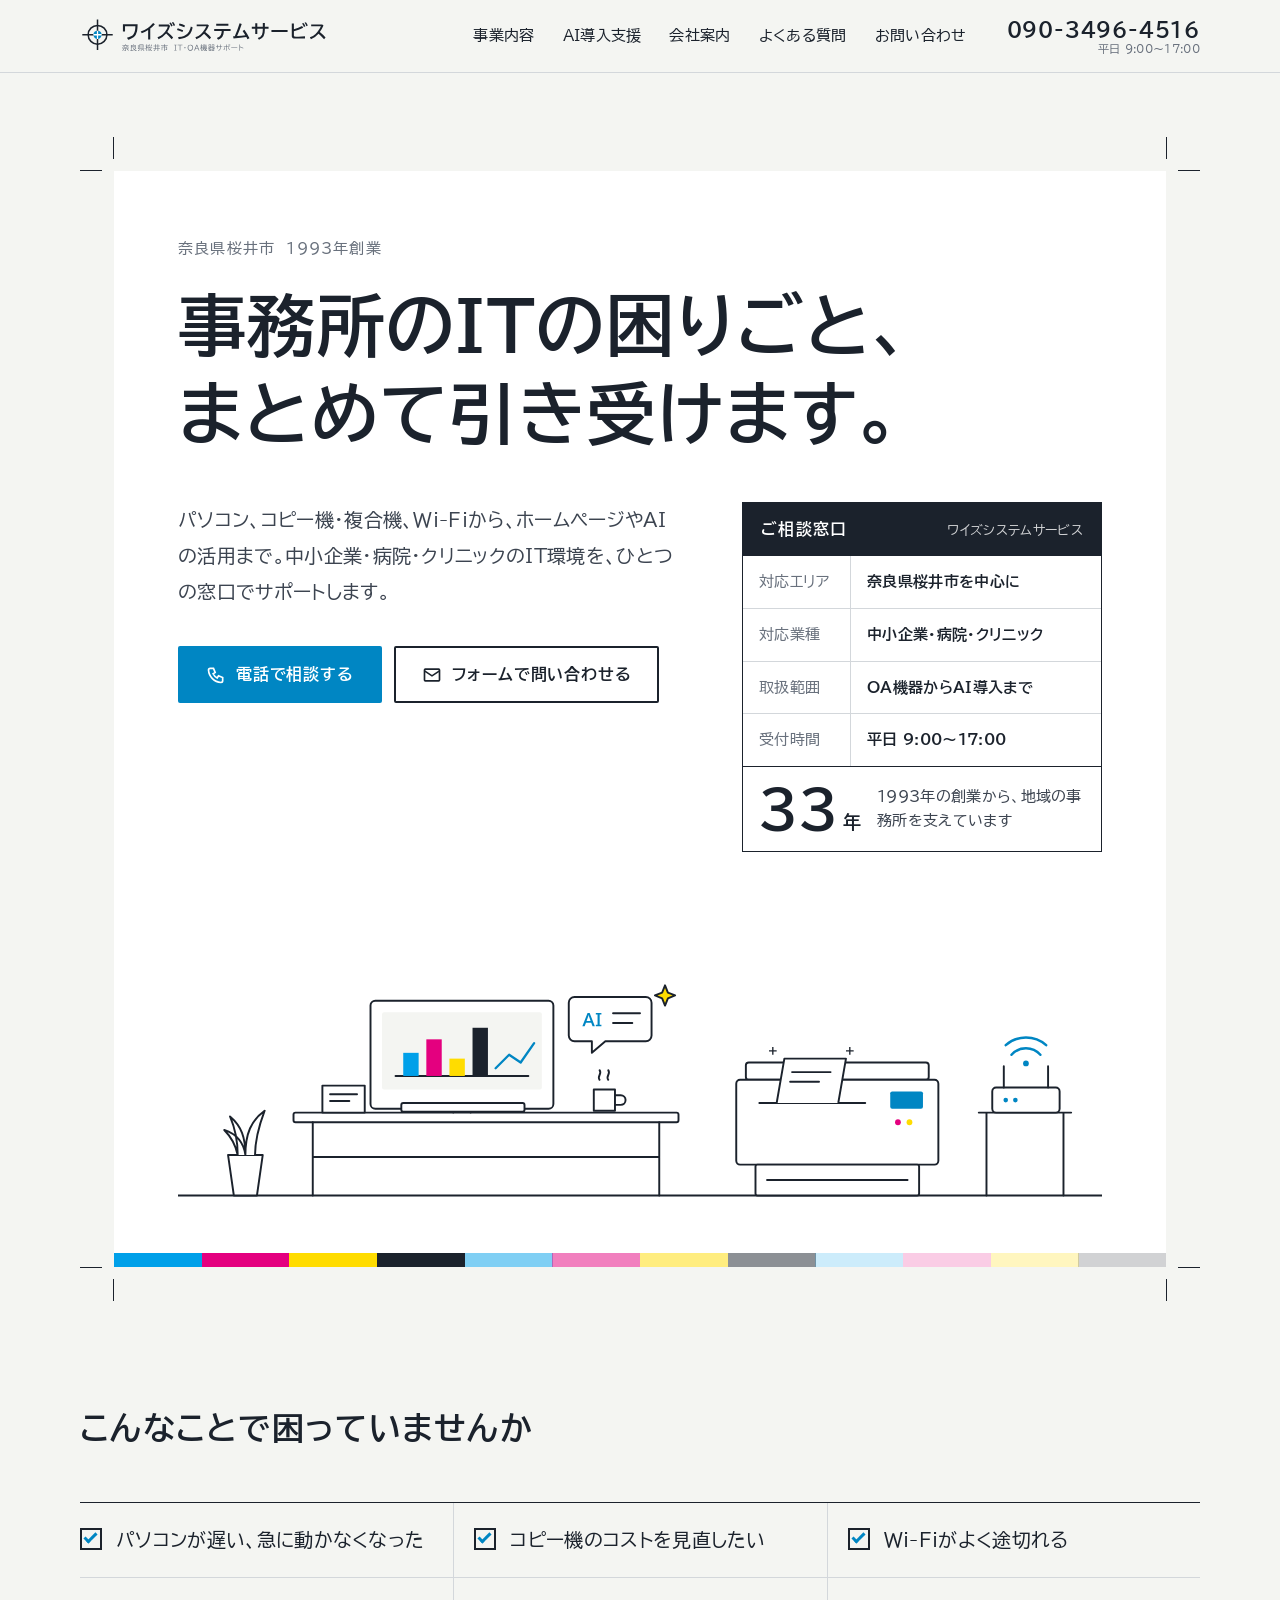
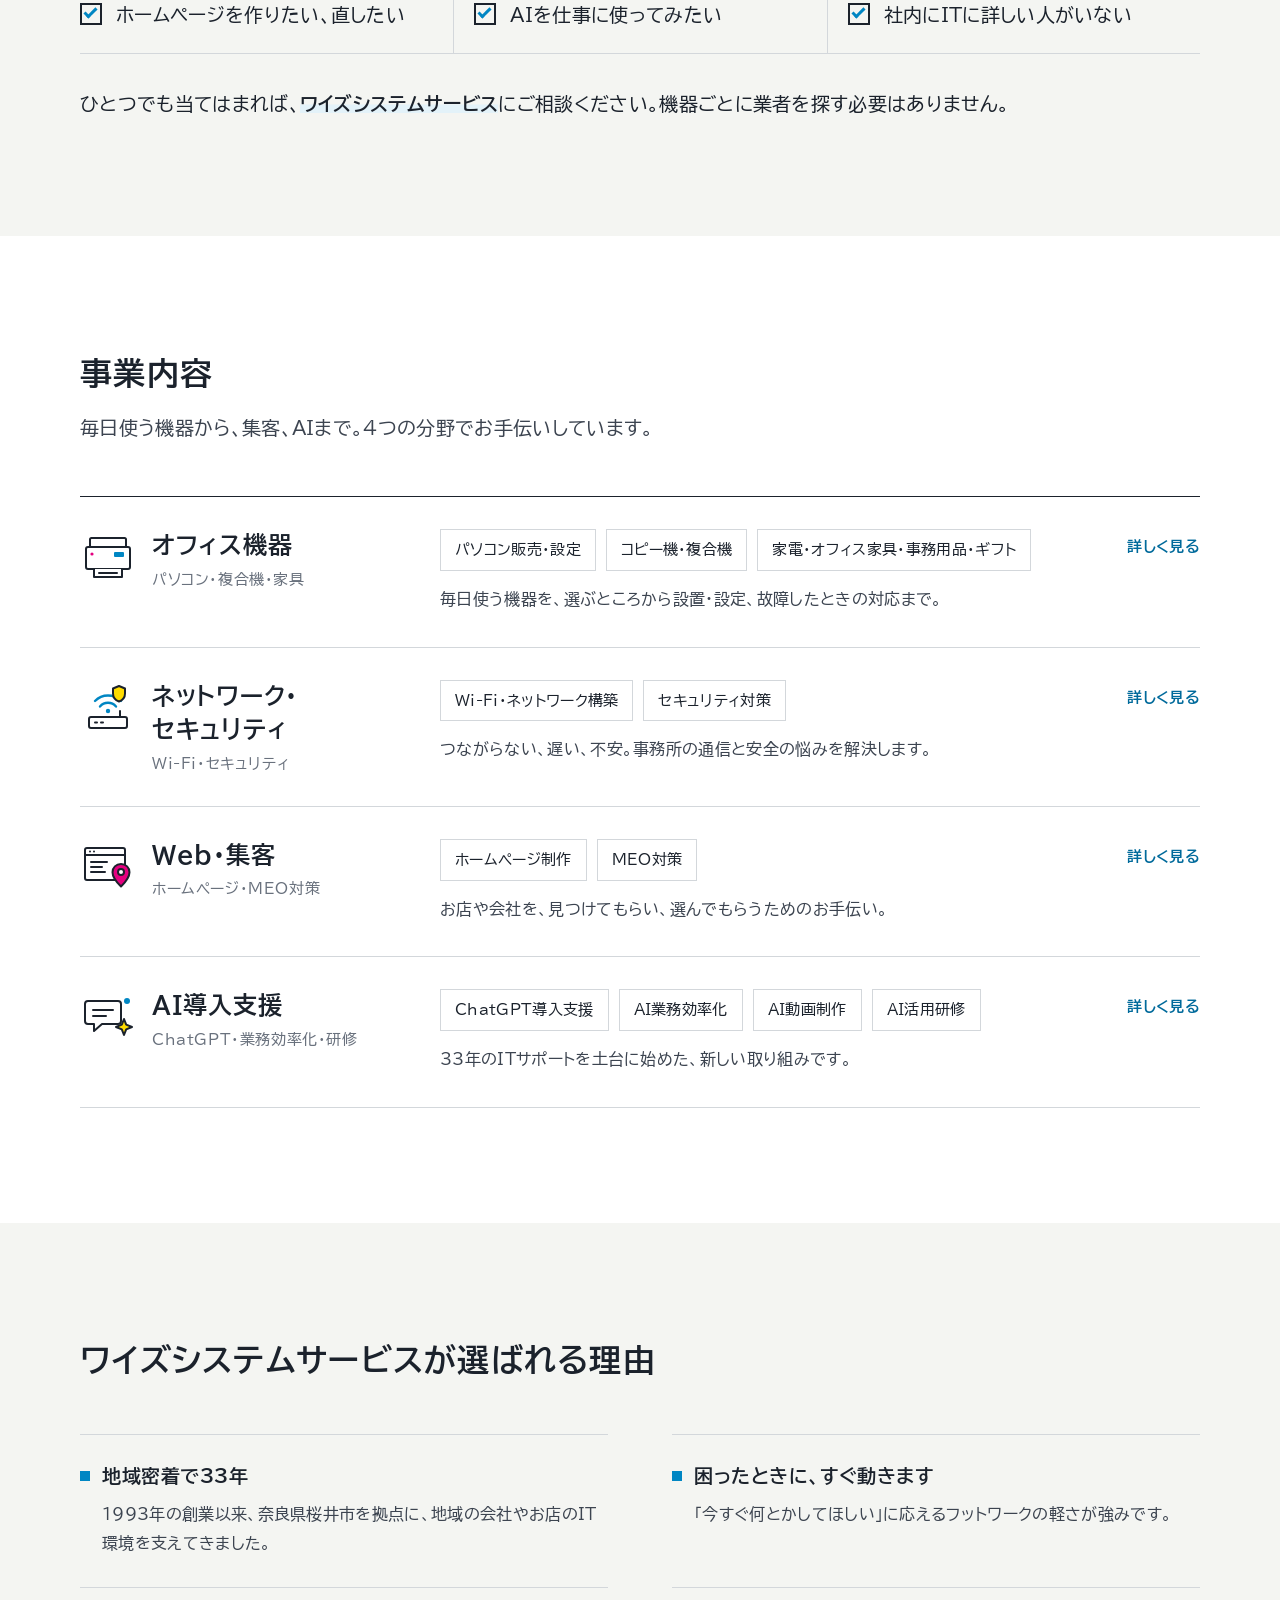
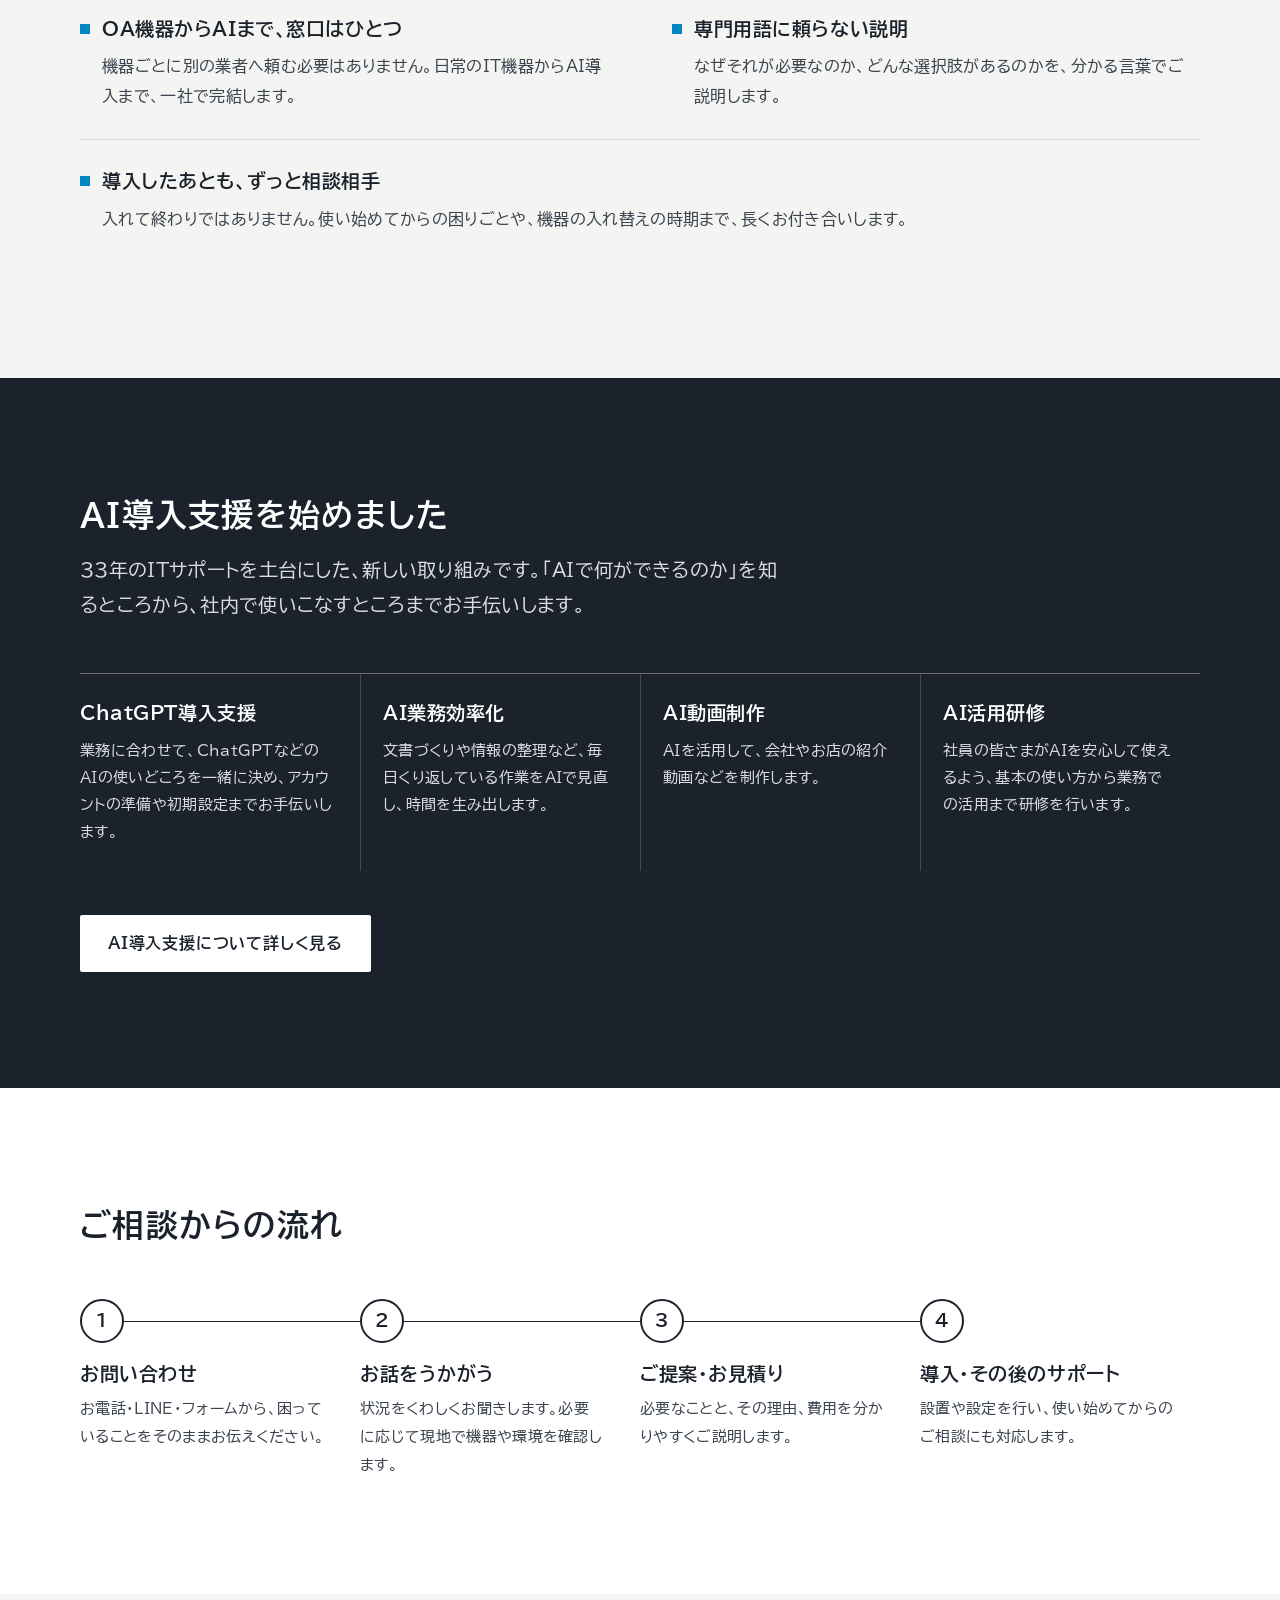
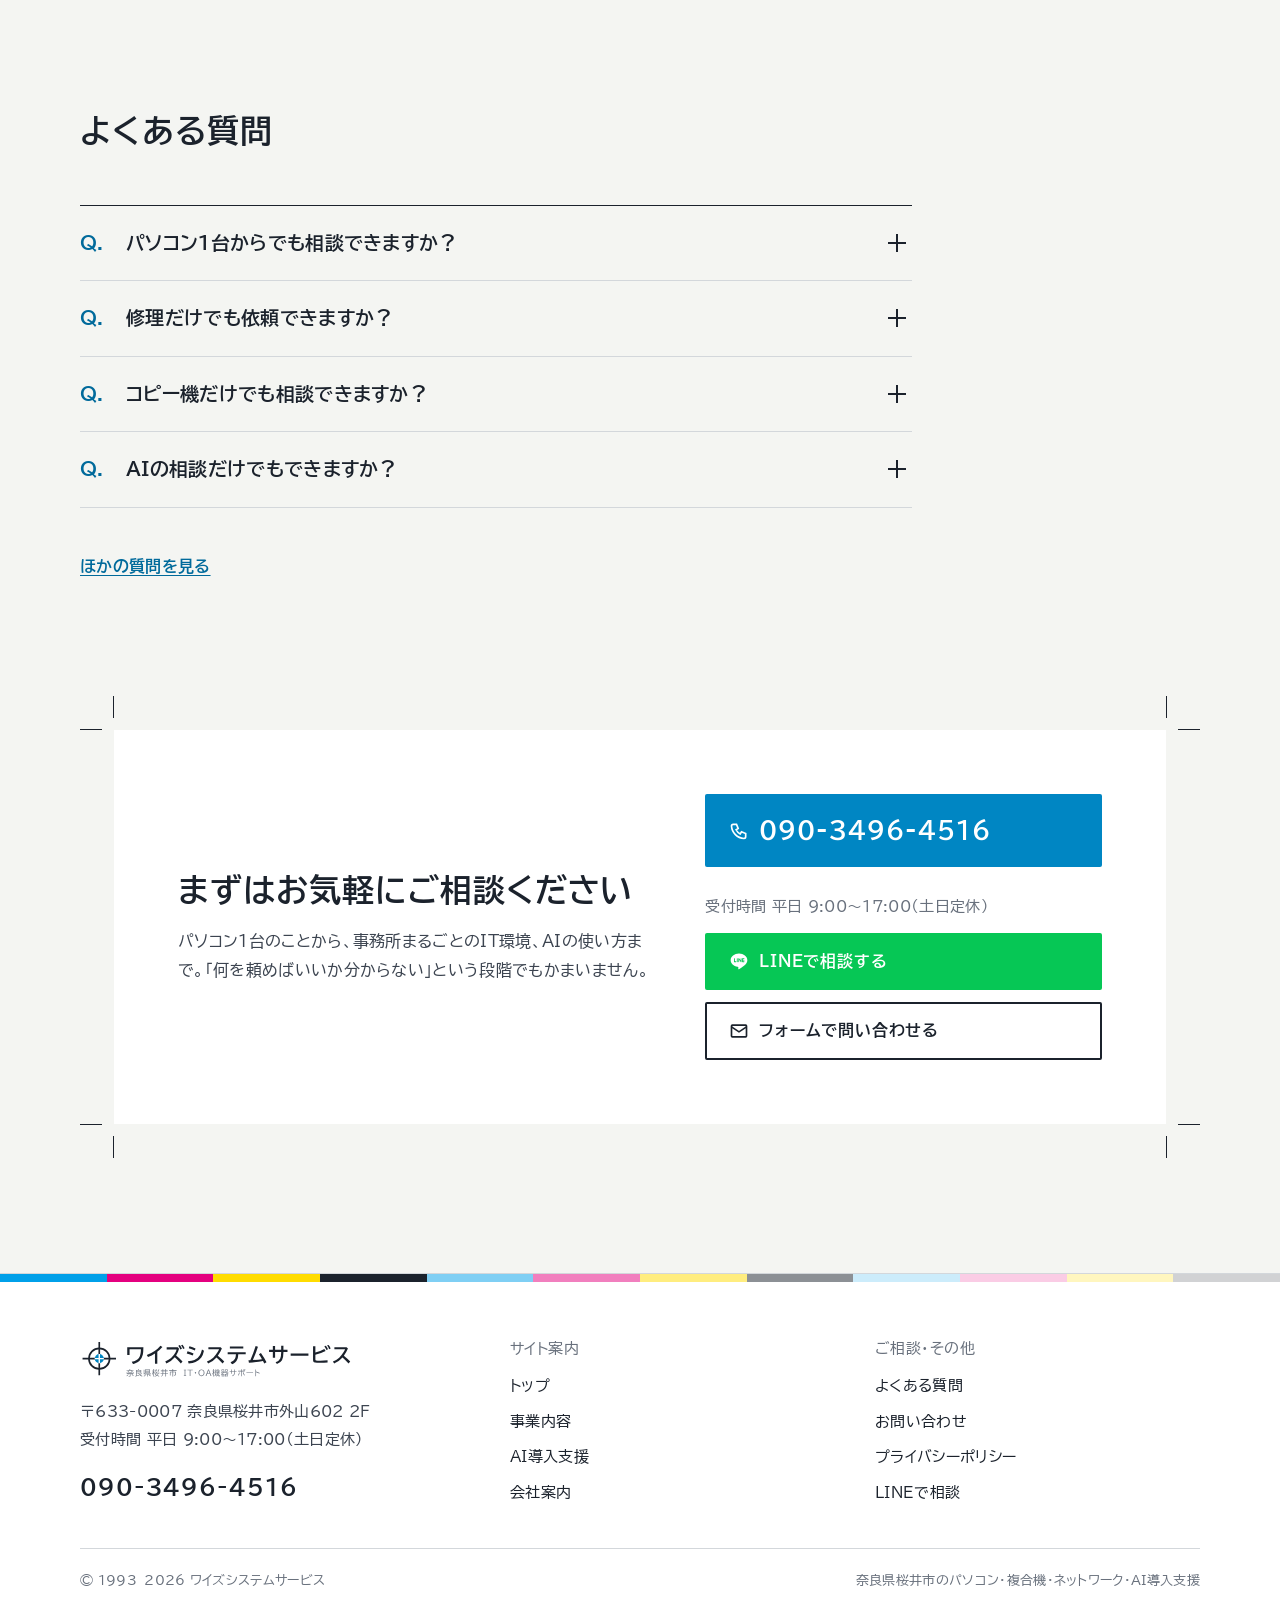
==== commit cd58cce2: "Update index.html" ====
--- a/index.html
+++ b/index.html
@@ -3,28 +3,35 @@
 <head>
 <meta charset="UTF-8">
 <meta name="viewport" content="width=device-width, initial-scale=1">
-<title>ワイズシステムサービス｜奈良県桜井市のパソコン・複合機・ネットワーク・AI導入支援</title>
+<title>ワイズシステムサービス｜奈良県桜井市のパソコン・複合機・Wi-Fi・AI導入支援</title>
 <meta name="description" content="奈良県桜井市のワイズシステムサービス。1993年創業。パソコン・コピー機・複合機・Wi-Fi・セキュリティから、ホームページ制作・MEO対策・AI導入支援まで、中小企業・病院・クリニックのITをひとつの窓口でサポートします。">
 <link rel="canonical" href="https://www.yzsystemservice.com/">
 <meta property="og:type" content="website">
 <meta property="og:site_name" content="ワイズシステムサービス">
-<meta property="og:title" content="ワイズシステムサービス｜奈良県桜井市のパソコン・複合機・ネットワーク・AI導入支援">
+<meta property="og:title" content="ワイズシステムサービス｜奈良県桜井市のパソコン・複合機・Wi-Fi・AI導入支援">
 <meta property="og:description" content="奈良県桜井市のワイズシステムサービス。1993年創業。パソコン・コピー機・複合機・Wi-Fi・セキュリティから、ホームページ制作・MEO対策・AI導入支援まで、中小企業・病院・クリニックのITをひとつの窓口でサポートします。">
 <meta property="og:url" content="https://www.yzsystemservice.com/">
 <meta property="og:locale" content="ja_JP">
+<meta property="og:image" content="https://www.yzsystemservice.com/assets/ogp.png">
+<meta property="og:image:width" content="1200">
+<meta property="og:image:height" content="630">
+<meta property="og:image:alt" content="ワイズシステムサービス｜奈良県桜井市のIT・OA機器サポート">
+<meta name="twitter:card" content="summary_large_image">
 <meta name="theme-color" content="#F4F5F2">
 <link rel="icon" href="/assets/favicon.svg" type="image/svg+xml">
+<link rel="icon" href="/assets/favicon-32.png" sizes="32x32" type="image/png">
+<link rel="apple-touch-icon" href="/assets/apple-touch-icon.png">
 <link rel="preconnect" href="https://fonts.googleapis.com">
 <link rel="preconnect" href="https://fonts.gstatic.com" crossorigin>
 <link href="https://fonts.googleapis.com/css2?family=BIZ+UDPGothic:wght@400;700&display=swap" rel="stylesheet">
 <link rel="stylesheet" href="/assets/site.css">
-<script type="application/ld+json">{"@context":"https://schema.org","@type":"LocalBusiness","name":"ワイズシステムサービス","url":"https://www.yzsystemservice.com/","telephone":"+81-90-3496-4516","foundingDate":"1993","founder":{"@type":"Person","name":"山本 貫太"},"address":{"@type":"PostalAddress","postalCode":"633-0007","addressRegion":"奈良県","addressLocality":"桜井市","streetAddress":"外山602 2F","addressCountry":"JP"},"openingHoursSpecification":[{"@type":"OpeningHoursSpecification","dayOfWeek":["Monday","Tuesday","Wednesday","Thursday","Friday"],"opens":"09:00","closes":"17:00"}],"areaServed":"奈良県桜井市"}</script>
+<script type="application/ld+json">{"@context": "https://schema.org", "@graph": [{"@type": "ProfessionalService", "@id": "https://www.yzsystemservice.com/#business", "name": "ワイズシステムサービス", "alternateName": "Y'z System Service", "url": "https://www.yzsystemservice.com/", "logo": "https://www.yzsystemservice.com/assets/logo-mark.svg", "image": "https://www.yzsystemservice.com/assets/ogp.png", "description": "奈良県桜井市のIT・OA機器サポート。パソコン・コピー機・複合機・Wi-Fi・セキュリティ、ホームページ制作・MEO対策、AI導入支援。", "telephone": "+81-90-3496-4516", "foundingDate": "1993", "founder": {"@type": "Person", "name": "山本 貫太"}, "address": {"@type": "PostalAddress", "postalCode": "633-0007", "addressRegion": "奈良県", "addressLocality": "桜井市", "streetAddress": "外山602 2F", "addressCountry": "JP"}, "geo": {"@type": "GeoCoordinates", "latitude": 34.5101118, "longitude": 135.8563772}, "hasMap": "https://www.google.com/maps/search/?api=1&query=%E3%83%AF%E3%82%A4%E3%82%BA%E3%82%B7%E3%82%B9%E3%83%86%E3%83%A0%E3%82%B5%E3%83%BC%E3%83%93%E3%82%B9&query_place_id=ChIJ3xZOtxjLBmARRO-3AjnMrqI", "openingHoursSpecification": [{"@type": "OpeningHoursSpecification", "dayOfWeek": ["Monday", "Tuesday", "Wednesday", "Thursday", "Friday"], "opens": "09:00", "closes": "17:00"}], "areaServed": [{"@type": "City", "name": "奈良県桜井市"}, {"@type": "AdministrativeArea", "name": "奈良県"}], "knowsAbout": ["パソコン販売・設定", "パソコン修理", "コピー機・複合機", "Wi-Fi・ネットワーク構築", "セキュリティ対策", "ホームページ制作", "MEO対策", "AI導入支援", "ChatGPT導入支援"]}]}</script>
 </head>
 <body>
 <a class="skip-link" href="#main">本文へ移動</a>
 <header class="site-header">
   <div class="wrap">
-    <a class="brand" href="/" aria-label="ワイズシステムサービス トップページ"><svg class="brand-mark" viewBox="0 0 32 32" fill="none" stroke="currentColor" stroke-width="1.6" aria-hidden="true"><circle cx="16" cy="16" r="9"/><circle cx="16" cy="16" r="4.2" fill="#0086C3" stroke="none"/><path d="M16 1v30M1 16h30"/></svg><span class="brand-name">ワイズシステムサービス<small>奈良県桜井市　IT・OA機器サポート</small></span></a>
+    <a class="brand" href="/"><img class="brand-logo" src="/assets/logo.svg" alt="ワイズシステムサービス（奈良県桜井市 IT・OA機器サポート）" width="249" height="40"></a>
     <button class="nav-toggle" type="button" aria-expanded="false" aria-controls="global-nav"><span class="nav-toggle-bars" aria-hidden="true"><span></span></span><span class="nav-toggle-label">メニュー</span></button>
     <nav class="global-nav" id="global-nav" aria-label="メインメニュー">
       <ul>
@@ -60,6 +67,7 @@
         </dl>
         <div class="ticket-years"><b>33<small>年</small></b><span>1993年の創業から、地域の事務所を支えています</span></div>
       </aside>
+      <figure class="hero-illust"><img src="/assets/illust-office.svg" alt="パソコン、複合機、Wi-Fiルーター、AIのチャットが並ぶ事務所のイラスト" width="960" height="250"></figure>
       <div class="hero-colorbar"><div class="colorbar" aria-hidden="true"><i></i><i></i><i></i><i></i><i></i><i></i><i></i><i></i><i></i><i></i><i></i><i></i></div></div>
     </div>
   </div>
@@ -72,7 +80,7 @@
     </div>
     <ul class="checklist">
       <li><span class="check-box" aria-hidden="true"></span>パソコンが遅い、急に動かなくなった</li>
-      <li><span class="check-box" aria-hidden="true"></span>コピー機の毎月のコストを見直したい</li>
+      <li><span class="check-box" aria-hidden="true"></span>コピー機のコストを見直したい</li>
       <li><span class="check-box" aria-hidden="true"></span>Wi-Fiがよく途切れる</li>
       <li><span class="check-box" aria-hidden="true"></span>ホームページを作りたい、直したい</li>
       <li><span class="check-box" aria-hidden="true"></span>AIを仕事に使ってみたい</li>
@@ -90,19 +98,19 @@
     </div>
     <div class="biz-index">
       <a class="biz-row" href="/services/#office">
-  <h3>オフィス機器<small>パソコン・複合機・家具</small></h3>
+  <div class="biz-head"><img class="biz-icon" src="/assets/icon-office.svg" alt="" width="56" height="56"><h3>オフィス機器<small>パソコン・複合機・家具</small></h3></div>
   <div><ul class="biz-items"><li>パソコン販売・設定</li><li>コピー機・複合機</li><li>家電・オフィス家具・事務用品・ギフト</li></ul><p class="biz-desc">毎日使う機器を、選ぶところから設置・設定、故障したときの対応まで。</p></div>
   <span class="biz-more">詳しく見る</span>
 </a><a class="biz-row" href="/services/#network">
-  <h3>ネットワーク・セキュリティ<small>Wi-Fi・セキュリティ・防犯カメラ</small></h3>
-  <div><ul class="biz-items"><li>Wi-Fi・ネットワーク構築</li><li>セキュリティ対策</li><li>防犯カメラ</li></ul><p class="biz-desc">つながらない、遅い、不安。事務所の通信と安全の悩みを解決します。</p></div>
+  <div class="biz-head"><img class="biz-icon" src="/assets/icon-network.svg" alt="" width="56" height="56"><h3>ネットワーク・セキュリティ<small>Wi-Fi・セキュリティ</small></h3></div>
+  <div><ul class="biz-items"><li>Wi-Fi・ネットワーク構築</li><li>セキュリティ対策</li></ul><p class="biz-desc">つながらない、遅い、不安。事務所の通信と安全の悩みを解決します。</p></div>
   <span class="biz-more">詳しく見る</span>
 </a><a class="biz-row" href="/services/#web">
-  <h3>Web・集客<small>ホームページ・MEO・営業代行</small></h3>
-  <div><ul class="biz-items"><li>ホームページ制作</li><li>MEO対策</li><li>営業代行</li></ul><p class="biz-desc">お店や会社を、見つけてもらい、選んでもらうためのお手伝い。</p></div>
+  <div class="biz-head"><img class="biz-icon" src="/assets/icon-web.svg" alt="" width="56" height="56"><h3>Web・集客<small>ホームページ・MEO対策</small></h3></div>
+  <div><ul class="biz-items"><li>ホームページ制作</li><li>MEO対策</li></ul><p class="biz-desc">お店や会社を、見つけてもらい、選んでもらうためのお手伝い。</p></div>
   <span class="biz-more">詳しく見る</span>
 </a><a class="biz-row" href="/ai/">
-  <h3>AI導入支援<small>ChatGPT・業務効率化・研修</small></h3>
+  <div class="biz-head"><img class="biz-icon" src="/assets/icon-ai.svg" alt="" width="56" height="56"><h3>AI導入支援<small>ChatGPT・業務効率化・研修</small></h3></div>
   <div><ul class="biz-items"><li>ChatGPT導入支援</li><li>AI業務効率化</li><li>AI動画制作</li><li>AI活用研修</li></ul><p class="biz-desc">33年のITサポートを土台に始めた、新しい取り組みです。</p></div>
   <span class="biz-more">詳しく見る</span>
 </a>
@@ -197,7 +205,7 @@
   <div class="wrap">
     <div class="footer-main">
       <div class="footer-info">
-        <a class="brand" href="/"><svg class="brand-mark" viewBox="0 0 32 32" fill="none" stroke="currentColor" stroke-width="1.6" aria-hidden="true"><circle cx="16" cy="16" r="9"/><circle cx="16" cy="16" r="4.2" fill="#0086C3" stroke="none"/><path d="M16 1v30M1 16h30"/></svg><span class="brand-name">ワイズシステムサービス</span></a>
+        <a class="brand" href="/"><img class="brand-logo" src="/assets/logo.svg" alt="ワイズシステムサービス" width="249" height="40" loading="lazy"></a>
         <p>〒633-0007 奈良県桜井市外山602 2F<br>受付時間 平日 9:00〜17:00（土日定休）</p>
         <a class="footer-tel" href="tel:09034964516">090-3496-4516</a>
       </div>
--- a/assets/site.css
+++ b/assets/site.css
@@ -584,3 +584,23 @@
 }
 @keyframes trim-in { from { opacity: 0; transform: scale(1.6); } to { opacity: 1; transform: none; } }
 @keyframes bar-in { from { transform: scaleY(0); } to { transform: none; } }
+
+/* ---------- ロゴ・イラスト・アイコン ---------- */
+.brand-logo { height: 40px; width: auto; }
+.footer-info .brand-logo { height: 44px; }
+@media (max-width: 420px) {
+  .brand-logo { height: 32px; }
+}
+.hero-illust { grid-column: 1 / -1; margin: 0; padding-top: 8px; }
+.hero-illust img { width: 100%; height: auto; }
+.biz-head { display: flex; align-items: flex-start; gap: 16px; }
+.biz-icon { flex-shrink: 0; width: 56px; height: 56px; }
+.group-icon { display: inline-block; vertical-align: -12px; width: 52px; height: 52px; margin-right: 14px; }
+@media (max-width: 560px) {
+  .biz-icon { width: 44px; height: 44px; }
+  .group-icon { width: 40px; height: 40px; vertical-align: -8px; margin-right: 10px; }
+}
+@media (max-width: 560px) {
+  .hero-illust { overflow: hidden; margin: 0 calc(-1 * clamp(24px, 5vw, 72px)); }
+  .hero-illust img { width: 165%; max-width: none; margin-left: -18%; }
+}
